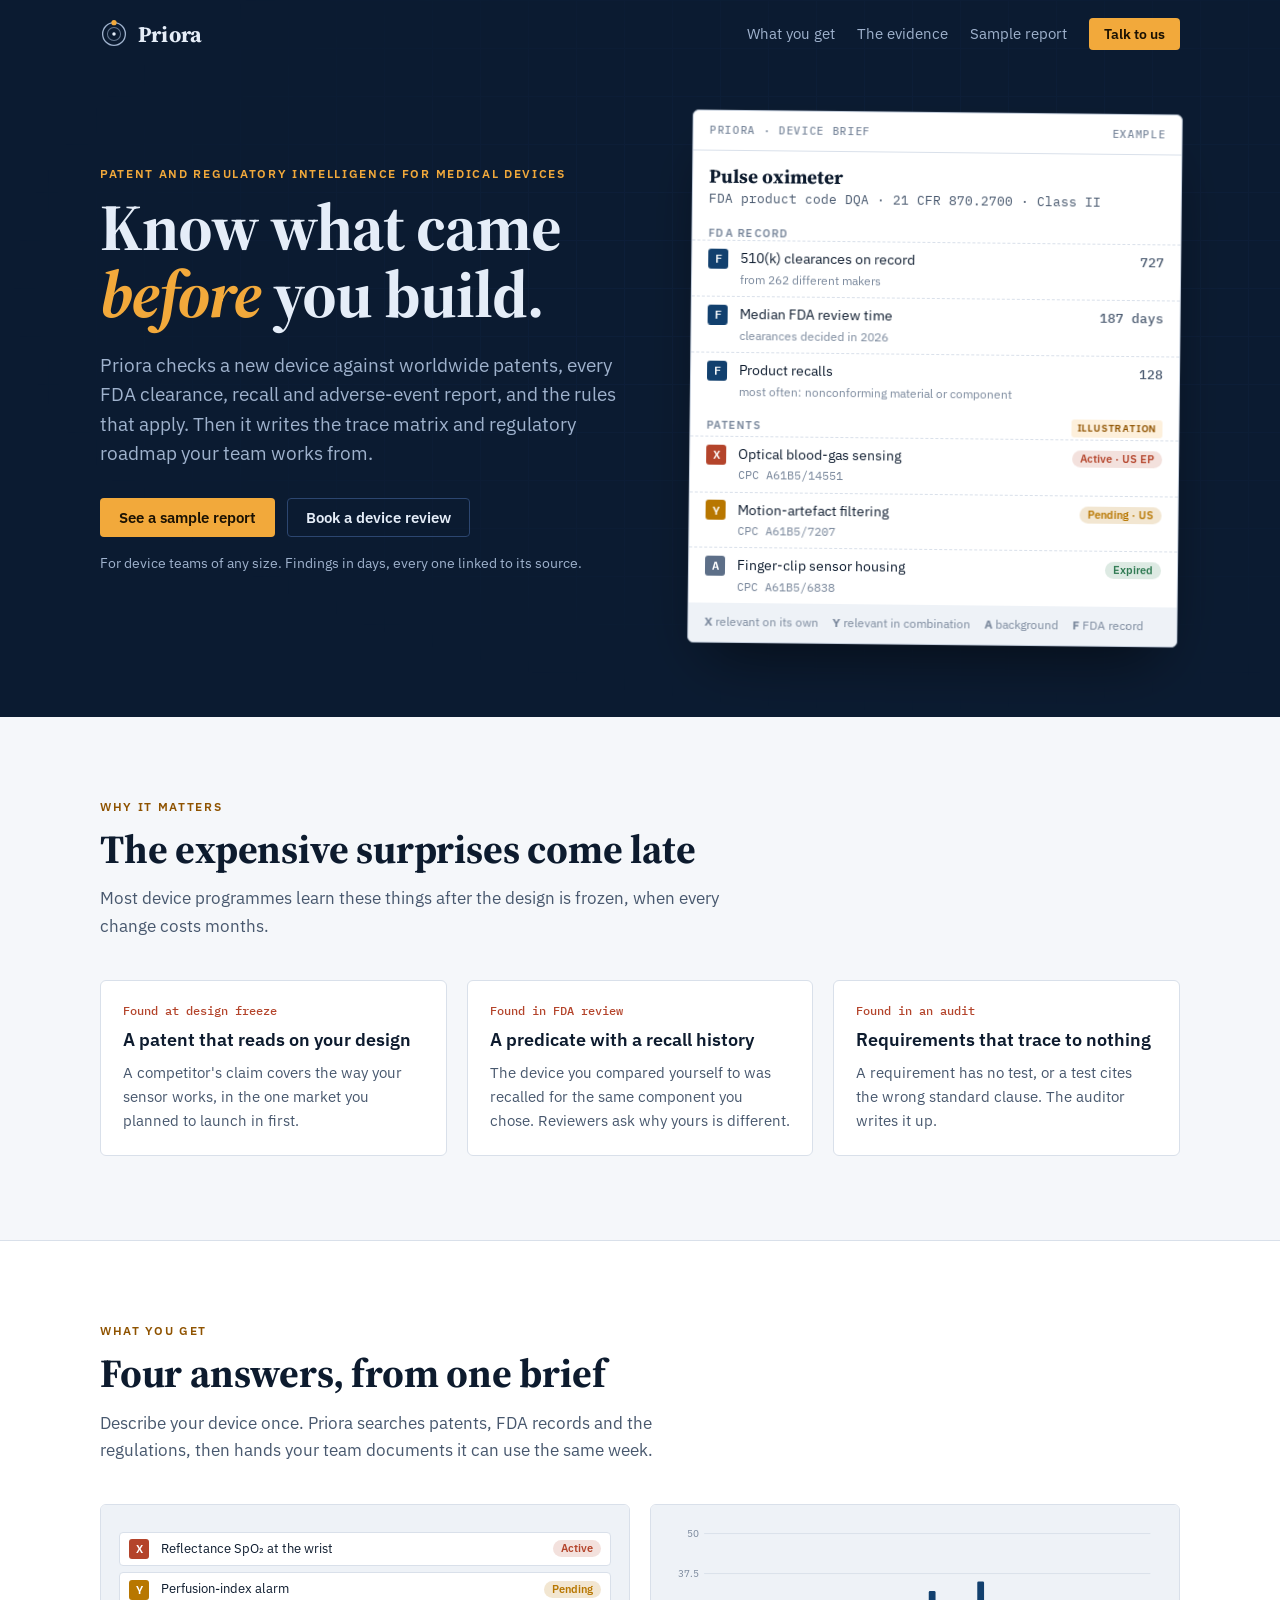
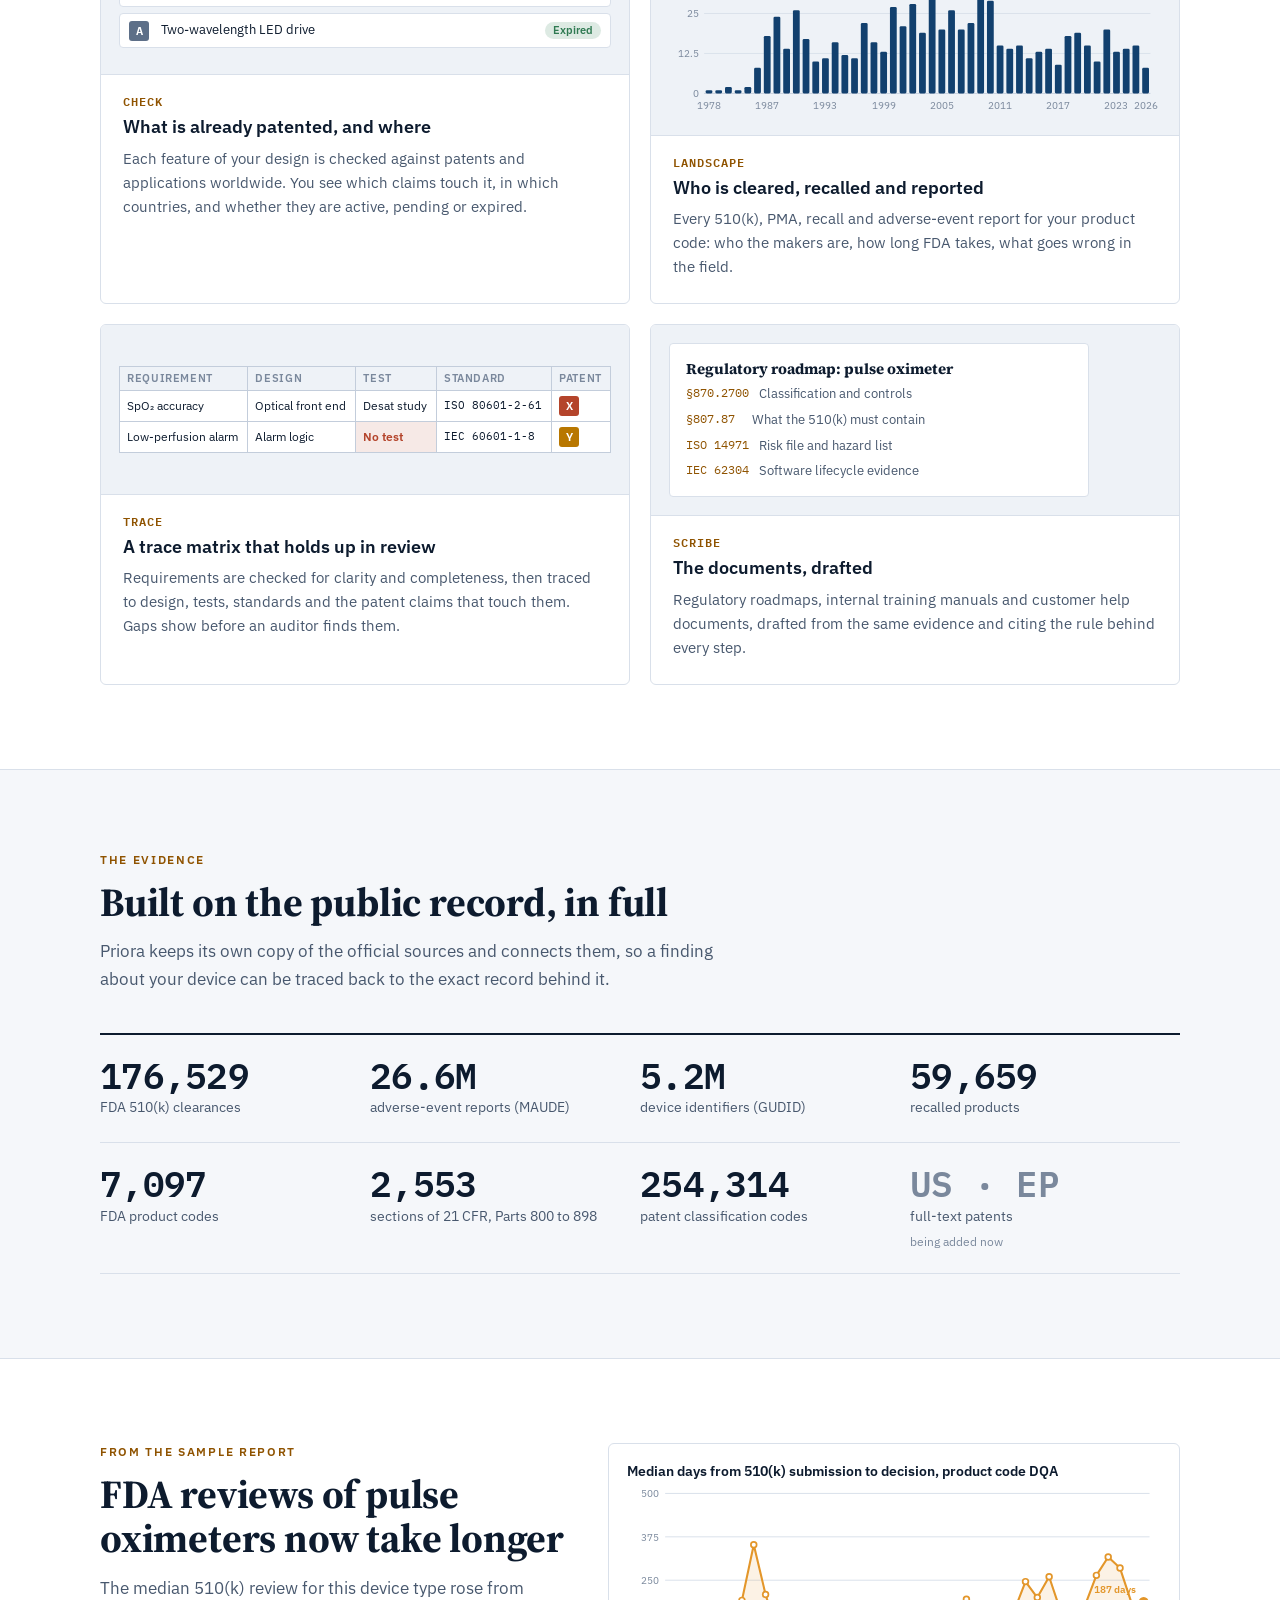
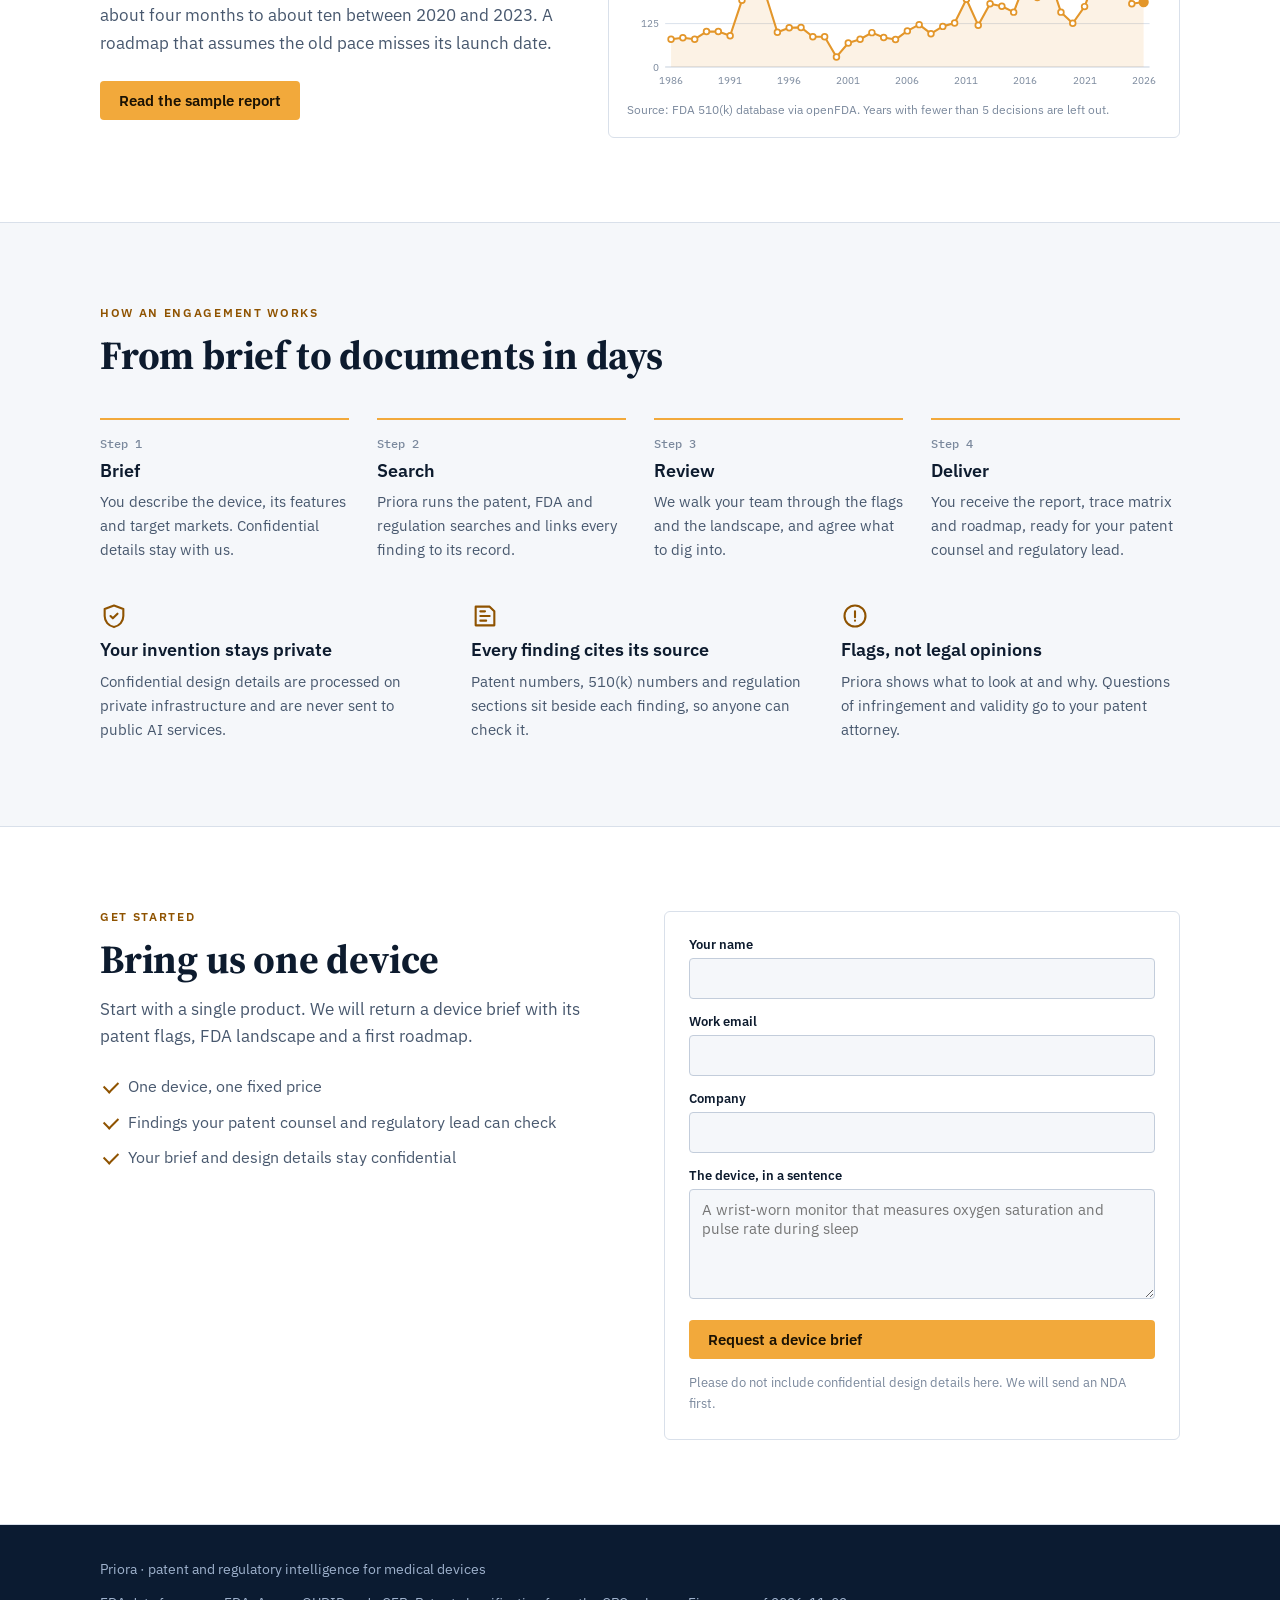
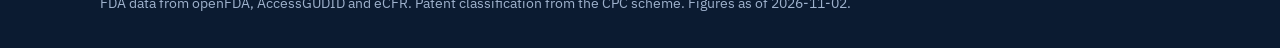
==== index.html @ f91b384d "Priora site v0" ====
<!doctype html>
<html lang="en">
<head>
<meta charset="utf-8">
<meta name="viewport" content="width=device-width, initial-scale=1, viewport-fit=cover">
<title>Priora</title>
<meta name="description" content="Patent and regulatory intelligence for medical device teams: what is already patented, what FDA has cleared and recalled, and what your design must trace to.">
<meta property="og:title" content="Priora: know what came before you build">
<meta property="og:description" content="Patent checks, FDA landscapes, trace matrices and regulatory roadmaps for medical devices.">
<link rel="icon" href="assets/icon.svg" type="image/svg+xml">
<link rel="preconnect" href="https://fonts.googleapis.com">
<link rel="preconnect" href="https://fonts.gstatic.com" crossorigin>
<link rel="stylesheet" href="https://fonts.googleapis.com/css2?family=Source+Serif+4:ital,opsz,wght@0,8..60,400;0,8..60,700;1,8..60,700&family=IBM+Plex+Sans:wght@400;500;600&family=IBM+Plex+Mono:wght@500;600&display=swap">
<link rel="stylesheet" href="assets/site.css">
</head>
<body>

<header class="mast">
  <div class="wrap">
    <nav class="nav" aria-label="Main">
      <a class="brand" href="index.html" aria-label="Priora home">
        <svg viewBox="0 0 32 32" aria-hidden="true"><circle cx="16" cy="16" r="13" fill="none" stroke="#9fb2cd" stroke-width="1.5"/><circle cx="16" cy="16" r="7.5" fill="none" stroke="#9fb2cd" stroke-width="1.2" opacity=".6"/><circle cx="16" cy="3" r="3" fill="#f2a93b"/><circle cx="16" cy="16" r="2" fill="#e5edf8"/></svg>
        Priora
      </a>
      <div class="links">
        <a href="#what">What you get</a>
        <a href="#evidence">The evidence</a>
        <a href="sample.html">Sample report</a>
        <a class="btn primary" href="#contact">Talk to us</a>
      </div>
    </nav>

    <div class="hero">
      <div>
        <p class="eyebrow" style="color:var(--amber)">Patent and regulatory intelligence for medical devices</p>
        <h1>Know what came <em>before</em> you build.</h1>
        <p class="lead">Priora checks a new device against worldwide patents, every FDA clearance, recall and adverse-event report, and the rules that apply. Then it writes the trace matrix and regulatory roadmap your team works from.</p>
        <div class="ctas">
          <a class="btn primary" href="sample.html">See a sample report</a>
          <a class="btn ghost" href="#contact">Book a device review</a>
        </div>
        <p class="fine">For device teams of any size. Findings in days, every one linked to its source.</p>
      </div>

      <figure class="sheet" style="margin:0" aria-label="Example device brief for a pulse oximeter">
        <header><span>Priora · Device brief</span><span>Example</span></header>
        <div class="dev"><b>Pulse oximeter</b><span class="mono">FDA product code DQA · 21 CFR 870.2700 · Class II</span></div>
        <div class="grp">FDA record</div>
        <div class="line"><span class="cat f" title="FDA record">F</span><span class="t">510(k) clearances on record<small>from <span data-k="ex.makers">262</span> different makers</small></span><span class="v" data-k="ex.k510">727</span></div>
        <div class="line"><span class="cat f" title="FDA record">F</span><span class="t">Median FDA review time<small>clearances decided in <span data-k="ex.lastYear">2026</span></small></span><span class="v"><span data-k="ex.lastDays">187</span> days</span></div>
        <div class="line"><span class="cat f" title="FDA record">F</span><span class="t">Product recalls<small>most often: <span data-k="ex.topCause">nonconforming material or component</span></small></span><span class="v" data-k="ex.recalls">128</span></div>
        <div class="grp">Patents <span class="tagx">Illustration</span></div>
        <div class="line"><span class="cat x" title="Category X">X</span><span class="t">Optical blood-gas sensing<small class="mono">CPC A61B5/14551</small></span><span class="st act">Active · US EP</span></div>
        <div class="line"><span class="cat y" title="Category Y">Y</span><span class="t">Motion-artefact filtering<small class="mono">CPC A61B5/7207</small></span><span class="st pen">Pending · US</span></div>
        <div class="line"><span class="cat a" title="Category A">A</span><span class="t">Finger-clip sensor housing<small class="mono">CPC A61B5/6838</small></span><span class="st exp">Expired</span></div>
        <footer><span><b>X</b> relevant on its own</span><span><b>Y</b> relevant in combination</span><span><b>A</b> background</span><span><b>F</b> FDA record</span></footer>
      </figure>
    </div>
  </div>
</header>

<main>
  <section>
    <div class="wrap">
      <p class="eyebrow">Why it matters</p>
      <h2>The expensive surprises come late</h2>
      <p class="sub">Most device programmes learn these things after the design is frozen, when every change costs months.</p>
      <div class="cards3">
        <div class="card"><span class="when">Found at design freeze</span><h3>A patent that reads on your design</h3><p>A competitor's claim covers the way your sensor works, in the one market you planned to launch in first.</p></div>
        <div class="card"><span class="when">Found in FDA review</span><h3>A predicate with a recall history</h3><p>The device you compared yourself to was recalled for the same component you chose. Reviewers ask why yours is different.</p></div>
        <div class="card"><span class="when">Found in an audit</span><h3>Requirements that trace to nothing</h3><p>A requirement has no test, or a test cites the wrong standard clause. The auditor writes it up.</p></div>
      </div>
    </div>
  </section>

  <section class="alt" id="what">
    <div class="wrap">
      <p class="eyebrow">What you get</p>
      <h2>Four answers, from one brief</h2>
      <p class="sub">Describe your device once. Priora searches patents, FDA records and the regulations, then hands your team documents it can use the same week.</p>
      <div class="modules">
        <article class="mod">
          <div class="fig"><div class="fig-check">
            <div class="r"><span class="cat x">X</span><span>Reflectance SpO₂ at the wrist</span><span class="st act">Active</span></div>
            <div class="r"><span class="cat y">Y</span><span>Perfusion-index alarm</span><span class="st pen">Pending</span></div>
            <div class="r"><span class="cat a">A</span><span>Two-wavelength LED drive</span><span class="st exp">Expired</span></div>
          </div></div>
          <div class="txt"><span class="name">Check</span><h3>What is already patented, and where</h3>
            <p>Each feature of your design is checked against patents and applications worldwide. You see which claims touch it, in which countries, and whether they are active, pending or expired.</p></div>
        </article>
        <article class="mod">
          <div class="fig"><div class="chart" id="mini-chart" aria-label="510(k) clearances per year for pulse oximeters"></div></div>
          <div class="txt"><span class="name">Landscape</span><h3>Who is cleared, recalled and reported</h3>
            <p>Every 510(k), PMA, recall and adverse-event report for your product code: who the makers are, how long FDA takes, what goes wrong in the field.</p></div>
        </article>
        <article class="mod">
          <div class="fig"><div class="tablewrap"><table class="matrix">
            <tr><th>Requirement</th><th>Design</th><th>Test</th><th>Standard</th><th>Patent</th></tr>
            <tr><td>SpO₂ accuracy</td><td>Optical front end</td><td>Desat study</td><td class="mono">ISO 80601-2-61</td><td><span class="cat x">X</span></td></tr>
            <tr><td>Low-perfusion alarm</td><td>Alarm logic</td><td class="gap">No test</td><td class="mono">IEC 60601-1-8</td><td><span class="cat y">Y</span></td></tr>
          </table></div></div>
          <div class="txt"><span class="name">Trace</span><h3>A trace matrix that holds up in review</h3>
            <p>Requirements are checked for clarity and completeness, then traced to design, tests, standards and the patent claims that touch them. Gaps show before an auditor finds them.</p></div>
        </article>
        <article class="mod">
          <div class="fig"><div class="doc">
            <b>Regulatory roadmap: pulse oximeter</b>
            <div class="ln"><span class="mono">§870.2700</span><span>Classification and controls</span></div>
            <div class="ln"><span class="mono">§807.87</span><span>What the 510(k) must contain</span></div>
            <div class="ln"><span class="mono">ISO 14971</span><span>Risk file and hazard list</span></div>
            <div class="ln"><span class="mono">IEC 62304</span><span>Software lifecycle evidence</span></div>
          </div></div>
          <div class="txt"><span class="name">Scribe</span><h3>The documents, drafted</h3>
            <p>Regulatory roadmaps, internal training manuals and customer help documents, drafted from the same evidence and citing the rule behind every step.</p></div>
        </article>
      </div>
    </div>
  </section>

  <section id="evidence">
    <div class="wrap">
      <p class="eyebrow">The evidence</p>
      <h2>Built on the public record, in full</h2>
      <p class="sub">Priora keeps its own copy of the official sources and connects them, so a finding about your device can be traced back to the exact record behind it.</p>
      <div class="numbers">
        <div class="num"><b data-k="t.k510">176,529</b><span>FDA 510(k) clearances</span></div>
        <div class="num"><b data-k="t.maude">26.6M</b><span>adverse-event reports (MAUDE)</span></div>
        <div class="num"><b data-k="t.gudid">5.2M</b><span>device identifiers (GUDID)</span></div>
        <div class="num"><b data-k="t.recalls">59,659</b><span>recalled products</span></div>
        <div class="num"><b data-k="t.product_codes">7,097</b><span>FDA product codes</span></div>
        <div class="num"><b data-k="t.cfr">2,553</b><span>sections of 21 CFR, Parts 800 to 898</span></div>
        <div class="num"><b data-k="t.cpc">254,314</b><span>patent classification codes</span></div>
        <div class="num soon"><b>US · EP</b><span>full-text patents</span><small>being added now</small></div>
      </div>
    </div>
  </section>

  <section class="alt">
    <div class="wrap teaser">
      <div>
        <p class="eyebrow">From the sample report</p>
        <h2>FDA reviews of pulse oximeters now take longer</h2>
        <p class="sub">The median 510(k) review for this device type rose from about four months to about ten between 2020 and 2023. A roadmap that assumes the old pace misses its launch date.</p>
        <p style="margin-top:24px"><a class="btn primary" href="sample.html">Read the sample report</a></p>
      </div>
      <div class="chartbox">
        <div class="cap">Median days from 510(k) submission to decision, product code DQA</div>
        <div class="chart" id="days-chart" aria-label="Median review days by year"></div>
        <div class="src">Source: FDA 510(k) database via openFDA. Years with fewer than 5 decisions are left out.</div>
      </div>
    </div>
  </section>

  <section>
    <div class="wrap">
      <p class="eyebrow">How an engagement works</p>
      <h2>From brief to documents in days</h2>
      <div class="steps">
        <div class="step"><h3>Brief</h3><p>You describe the device, its features and target markets. Confidential details stay with us.</p></div>
        <div class="step"><h3>Search</h3><p>Priora runs the patent, FDA and regulation searches and links every finding to its record.</p></div>
        <div class="step"><h3>Review</h3><p>We walk your team through the flags and the landscape, and agree what to dig into.</p></div>
        <div class="step"><h3>Deliver</h3><p>You receive the report, trace matrix and roadmap, ready for your patent counsel and regulatory lead.</p></div>
      </div>
      <div class="guard">
        <div><svg viewBox="0 0 24 24" fill="none" stroke="currentColor" stroke-width="1.8" stroke-linecap="round" stroke-linejoin="round"><path d="M12 3 4 6v6c0 4.6 3.2 8.4 8 9.5 4.8-1.1 8-4.9 8-9.5V6z"/><path d="M9 12l2 2 4-4"/></svg>
          <h3>Your invention stays private</h3><p>Confidential design details are processed on private infrastructure and are never sent to public AI services.</p></div>
        <div><svg viewBox="0 0 24 24" fill="none" stroke="currentColor" stroke-width="1.8" stroke-linecap="round" stroke-linejoin="round"><path d="M4 4h12l4 4v12H4z"/><path d="M8 12h8M8 16h5M8 8h4"/></svg>
          <h3>Every finding cites its source</h3><p>Patent numbers, 510(k) numbers and regulation sections sit beside each finding, so anyone can check it.</p></div>
        <div><svg viewBox="0 0 24 24" fill="none" stroke="currentColor" stroke-width="1.8" stroke-linecap="round" stroke-linejoin="round"><circle cx="12" cy="12" r="9"/><path d="M12 8v5M12 16h.01"/></svg>
          <h3>Flags, not legal opinions</h3><p>Priora shows what to look at and why. Questions of infringement and validity go to your patent attorney.</p></div>
      </div>
    </div>
  </section>

  <section class="alt" id="contact">
    <div class="wrap contact">
      <div>
        <p class="eyebrow">Get started</p>
        <h2>Bring us one device</h2>
        <p class="sub">Start with a single product. We will return a device brief with its patent flags, FDA landscape and a first roadmap.</p>
        <ul class="checks">
          <li>One device, one fixed price</li>
          <li>Findings your patent counsel and regulatory lead can check</li>
          <li>Your brief and design details stay confidential</li>
        </ul>
      </div>
      <form class="box" id="ask" novalidate>
        <div><label for="f-name">Your name</label><input id="f-name" name="name" autocomplete="name" required></div>
        <div><label for="f-email">Work email</label><input id="f-email" name="email" type="email" autocomplete="email" required></div>
        <div><label for="f-co">Company</label><input id="f-co" name="company" autocomplete="organization"></div>
        <div><label for="f-dev">The device, in a sentence</label><textarea id="f-dev" name="device" placeholder="A wrist-worn monitor that measures oxygen saturation and pulse rate during sleep"></textarea></div>
        <button class="btn primary" type="submit">Request a device brief</button>
        <p class="formnote" id="ask-note">Please do not include confidential design details here. We will send an NDA first.</p>
      </form>
    </div>
  </section>
</main>

<footer class="site">
  <div class="wrap">
    <span>Priora · patent and regulatory intelligence for medical devices</span>
    <span>FDA data from openFDA, AccessGUDID and eCFR. Patent classification from the CPC scheme. <span data-k="gen">Figures as of 2026-11-02</span>.</span>
  </div>
</footer>

<script src="assets/site.js"></script>
</body>
</html>
---- assets/site.css ----
/* Priora pitch site. Layout: a navy masthead (the same blueprint navy as the Priora tools) over a
   cool paper page; sections run in one 1120px column; the sample report adds a sticky contents rail.
   Identity: the examiner's search report. Codes and citations (CPC symbols, 21 CFR sections, FDA
   product codes) are set in mono as the page's texture; the X / Y / A relevance categories from
   patent search reports are the badge system; amber is the one accent, as in the CPC sky. */
:root {
  --paper: #f5f7fa; --surface: #ffffff; --surface-2: #eef2f7; --ink: #0d1b2e; --ink-2: #48586e; --ink-3: #7a889c;
  --rule: #d9e0ea; --rule-2: #c3cddb;
  --navy: #0b1b31; --navy-2: #12274a; --on-navy: #e5edf8; --on-navy-2: #9fb2cd;
  --amber: #f2a93b; --amber-ink: #8f5300; --amber-soft: #fdf0dc;
  --cat-x: #b4442b; --cat-y: #b87700; --cat-a: #5d6f88; --good: #2f7a52;
  --chart-1: #12406e; --chart-2: #e3962a; --chart-3: #8ea3bd; --chart-4: #b4442b;
  --display: "Source Serif 4", "Source Serif Pro", Georgia, "Times New Roman", serif;
  --ui: "IBM Plex Sans", -apple-system, BlinkMacSystemFont, "Segoe UI", sans-serif;
  --mono: "IBM Plex Mono", ui-monospace, Menlo, monospace;
}
@media (prefers-color-scheme: dark) { :root:not([data-theme="light"]) {
  --paper: #07111e; --surface: #0c1a2d; --surface-2: #10223a; --ink: #e4ecf7; --ink-2: #a3b3c9; --ink-3: #74859d;
  --rule: #1c3150; --rule-2: #284368; --navy: #050d18; --navy-2: #0e2140;
  --amber-ink: #ffb547; --amber-soft: #2d1f08; --cat-x: #ff8a6b; --cat-y: #ffc35a; --cat-a: #93a6c2; --good: #6fcf97;
  --chart-1: #7fb2e8; --chart-2: #ffb547; --chart-3: #4c6385; --chart-4: #ff8a6b; color-scheme: dark; } }
:root[data-theme="dark"] {
  --paper: #07111e; --surface: #0c1a2d; --surface-2: #10223a; --ink: #e4ecf7; --ink-2: #a3b3c9; --ink-3: #74859d;
  --rule: #1c3150; --rule-2: #284368; --navy: #050d18; --navy-2: #0e2140;
  --amber-ink: #ffb547; --amber-soft: #2d1f08; --cat-x: #ff8a6b; --cat-y: #ffc35a; --cat-a: #93a6c2; --good: #6fcf97;
  --chart-1: #7fb2e8; --chart-2: #ffb547; --chart-3: #4c6385; --chart-4: #ff8a6b; color-scheme: dark; }

* { box-sizing: border-box; }
html { scroll-behavior: smooth; }
@media (prefers-reduced-motion: reduce) { html { scroll-behavior: auto; } * { animation: none !important; transition: none !important; } }
body { margin: 0; background: var(--paper); color: var(--ink); font: 16px/1.6 var(--ui); -webkit-font-smoothing: antialiased; }
body::before { content: ""; position: fixed; inset: 0 0 auto; height: env(safe-area-inset-top, 0px); z-index: 10; background: var(--navy); }
a { color: var(--amber-ink); text-underline-offset: 3px; }
:focus-visible { outline: 2px solid var(--amber); outline-offset: 3px; border-radius: 2px; }
img, svg { max-width: 100%; }
.wrap { max-width: 1120px; margin: 0 auto; padding-left: max(20px, env(safe-area-inset-left, 0px)); padding-right: max(20px, env(safe-area-inset-right, 0px)); }
.mono, code { font-family: var(--mono); font-size: .9em; }
h1, h2, h3 { text-wrap: balance; }
h2 { font: 700 clamp(28px, 3.4vw, 40px)/1.12 var(--display); margin: 0; letter-spacing: -.005em; }
h3 { font: 600 18px/1.3 var(--ui); margin: 0; }
.eyebrow { font: 600 12px/1 var(--ui); letter-spacing: .14em; text-transform: uppercase; color: var(--amber-ink); margin: 0 0 14px; }
.sub { color: var(--ink-2); max-width: 62ch; margin: 14px 0 0; font-size: 17px; }

/* ---- masthead ---- */
.mast { background: var(--navy); color: var(--on-navy); position: relative; overflow: hidden; }
.mast::after { content: ""; position: absolute; inset: 0; pointer-events: none; opacity: .5;
  background-image: linear-gradient(var(--navy-2) 1px, transparent 1px), linear-gradient(90deg, var(--navy-2) 1px, transparent 1px);
  background-size: 48px 48px; mask-image: radial-gradient(ellipse at 70% 40%, #000 0%, transparent 70%); }
.mast > * { position: relative; z-index: 1; }
.nav { display: flex; align-items: center; gap: 20px; padding-block: 18px; }
.brand { display: inline-flex; align-items: center; gap: 10px; color: var(--on-navy); text-decoration: none; font: 700 22px/1 var(--display); letter-spacing: .01em; }
.brand svg { width: 28px; height: 28px; flex: none; }
.nav .links { margin-left: auto; display: flex; align-items: center; gap: 22px; font-size: 14.5px; }
.nav .links a { color: var(--on-navy-2); text-decoration: none; }
.nav .links a:hover, .nav .links a[aria-current] { color: var(--on-navy); }
.btn { display: inline-flex; align-items: center; gap: 8px; border-radius: 4px; padding: 11px 18px; font: 600 15px/1 var(--ui);
  text-decoration: none; border: 1px solid transparent; cursor: pointer; }
.btn.primary { background: var(--amber); color: #1b1203; }
.btn.primary:hover { background: #ffbd5c; }
.btn.ghost { border-color: #2c4670; color: var(--on-navy); }
.btn.ghost:hover { border-color: var(--amber); }
.nav .links .btn { padding: 8px 14px; font-size: 14px; color: #1b1203; }
@media (max-width: 760px) { .nav .links a:not(.btn) { display: none; } }

.hero { display: grid; grid-template-columns: minmax(0, 1.05fr) minmax(0, .95fr); gap: 48px; align-items: center; padding-block: 44px 72px; }
.hero h1 { font: 700 clamp(40px, 5.6vw, 66px)/1.02 var(--display); margin: 0; letter-spacing: -.015em; }
.hero h1 em { font-style: italic; color: var(--amber); }
.hero .lead { font-size: 19px; line-height: 1.55; color: var(--on-navy-2); max-width: 34em; margin: 22px 0 0; }
.hero .ctas { display: flex; flex-wrap: wrap; gap: 12px; margin-top: 30px; }
.hero .fine { margin-top: 16px; font-size: 13.5px; color: var(--on-navy-2); }
@media (max-width: 900px) { .hero { grid-template-columns: 1fr; gap: 36px; padding-block: 24px 52px; } }

/* the search-report sheet in the hero */
.sheet { background: var(--surface); color: var(--ink); border-radius: 6px; box-shadow: 0 30px 60px -20px rgba(0,0,0,.55), 0 0 0 1px rgba(255,255,255,.04);
  font-size: 13.5px; overflow: hidden; transform: rotate(.6deg); animation: rise .7s ease-out both; border: 1px solid var(--rule-2); }
@keyframes rise { from { transform: translateY(10px) rotate(.6deg); opacity: .4; } }
.sheet header { display: flex; justify-content: space-between; gap: 12px; padding: 12px 16px; border-bottom: 1px solid var(--rule);
  font: 500 11px/1.4 var(--mono); letter-spacing: .06em; text-transform: uppercase; color: var(--ink-3); }
.sheet .dev { padding: 14px 16px 10px; }
.sheet .dev b { font: 700 19px/1.2 var(--display); display: block; }
.sheet .dev span { color: var(--ink-2); font-size: 13px; }
.sheet .grp { padding: 8px 16px 2px; font: 600 10.5px/1 var(--ui); letter-spacing: .12em; text-transform: uppercase; color: var(--ink-3); display: flex; gap: 8px; align-items: center; }
.sheet .grp .tagx { margin-left: auto; }
.sheet .line { display: grid; grid-template-columns: 22px minmax(0, 1fr) auto; gap: 10px; align-items: baseline; padding: 7px 16px; border-top: 1px dashed var(--rule); }
.sheet .line .t { min-width: 0; }
.sheet .line .t small { display: block; color: var(--ink-3); font-size: 12px; }
.sheet .line .v { font: 500 12.5px var(--mono); color: var(--ink-2); white-space: nowrap; font-variant-numeric: tabular-nums; }
.sheet footer { padding: 10px 16px; background: var(--surface-2); font-size: 11.5px; color: var(--ink-3); display: flex; flex-wrap: wrap; gap: 4px 14px; }
.cat { display: inline-grid; place-items: center; width: 20px; height: 20px; border-radius: 3px; font: 600 11.5px/1 var(--mono); color: #fff; }
.cat.x { background: var(--cat-x); } .cat.y { background: var(--cat-y); } .cat.a { background: var(--cat-a); }
.cat.f { background: var(--chart-1); }
.tagx { font: 600 10px/1 var(--ui); letter-spacing: .08em; text-transform: uppercase; color: var(--amber-ink); background: var(--amber-soft);
  border-radius: 3px; padding: 4px 6px; }

/* ---- sections ---- */
section { padding-block: 84px; }
section.alt { background: var(--surface); border-block: 1px solid var(--rule); }
.cards3 { display: grid; grid-template-columns: repeat(3, minmax(0, 1fr)); gap: 20px; margin-top: 40px; }
.card { background: var(--surface); border: 1px solid var(--rule); border-radius: 6px; padding: 22px; display: flex; flex-direction: column; gap: 10px; min-width: 0; }
section.alt .card { background: var(--paper); }
.card p { margin: 0; color: var(--ink-2); font-size: 15px; }
.card .when { font: 500 12px var(--mono); color: var(--cat-x); }
@media (max-width: 860px) { .cards3 { grid-template-columns: 1fr; } }

.modules { display: grid; grid-template-columns: repeat(2, minmax(0, 1fr)); gap: 20px; margin-top: 40px; }
.mod { border: 1px solid var(--rule); border-radius: 6px; background: var(--surface); display: grid; grid-template-rows: auto 1fr; min-width: 0; overflow: hidden; }
.mod .fig { background: var(--surface-2); border-bottom: 1px solid var(--rule); padding: 18px; min-height: 170px; display: grid; align-items: center; overflow-x: auto; }
.mod .txt { padding: 20px 22px 24px; display: flex; flex-direction: column; gap: 8px; }
.mod .name { font: 600 12px/1 var(--mono); letter-spacing: .08em; text-transform: uppercase; color: var(--amber-ink); }
.mod p { margin: 0; color: var(--ink-2); font-size: 15px; }
.mod ul { margin: 4px 0 0; padding-left: 1.1em; color: var(--ink-2); font-size: 14.5px; }
@media (max-width: 860px) { .modules { grid-template-columns: 1fr; } }

/* module figures */
.fig-check { display: grid; gap: 6px; font-size: 13px; }
.fig-check .r { display: grid; grid-template-columns: 22px minmax(0, 1fr) auto; gap: 10px; align-items: center; background: var(--surface); border: 1px solid var(--rule); border-radius: 4px; padding: 6px 9px; }
.st { font: 600 11px/1 var(--ui); border-radius: 10px; padding: 3px 8px; white-space: nowrap; }
.st.act { background: color-mix(in srgb, var(--cat-x) 16%, transparent); color: var(--cat-x); }
.st.pen { background: color-mix(in srgb, var(--cat-y) 18%, transparent); color: var(--cat-y); }
.st.exp { background: color-mix(in srgb, var(--good) 16%, transparent); color: var(--good); }
.matrix { border-collapse: collapse; font-size: 12px; width: 100%; min-width: 420px; }
.matrix th, .matrix td { border: 1px solid var(--rule-2); padding: 5px 7px; text-align: left; background: var(--surface); }
.matrix th { font: 600 10.5px/1.2 var(--ui); letter-spacing: .06em; text-transform: uppercase; color: var(--ink-3); background: var(--surface-2); }
.matrix td.gap { background: color-mix(in srgb, var(--cat-x) 12%, var(--surface)); color: var(--cat-x); font-weight: 600; }
.doc { background: var(--surface); border: 1px solid var(--rule); border-radius: 4px; padding: 14px 16px; font-size: 13px; display: grid; gap: 5px; max-width: 420px; }
.doc b { font: 700 15px var(--display); }
.doc .ln { display: flex; gap: 10px; color: var(--ink-2); }
.doc .ln .mono { color: var(--amber-ink); min-width: 4.8em; }

/* evidence numbers */
.numbers { display: grid; grid-template-columns: repeat(4, minmax(0, 1fr)); gap: 0; margin-top: 40px; border-top: 2px solid var(--ink); }
.num { padding: 20px 18px 22px 0; border-bottom: 1px solid var(--rule); min-width: 0; }
.num b { display: block; font: 600 clamp(26px, 3vw, 36px)/1.1 var(--mono); font-variant-numeric: tabular-nums; letter-spacing: -.02em; }
.num span { color: var(--ink-2); font-size: 14px; }
.num small { display: block; color: var(--ink-3); font-size: 12px; margin-top: 4px; }
.num.soon b { color: var(--ink-3); }
@media (max-width: 860px) { .numbers { grid-template-columns: repeat(2, minmax(0, 1fr)); } }

.steps { display: grid; grid-template-columns: repeat(4, minmax(0, 1fr)); gap: 28px; margin-top: 40px; counter-reset: s; }
.step { border-top: 2px solid var(--amber); padding-top: 16px; counter-increment: s; }
.step::before { content: "Step " counter(s); font: 500 12px var(--mono); color: var(--ink-3); display: block; margin-bottom: 8px; }
.step p { margin: 8px 0 0; color: var(--ink-2); font-size: 15px; }
@media (max-width: 860px) { .steps { grid-template-columns: 1fr 1fr; } }
@media (max-width: 520px) { .steps { grid-template-columns: 1fr; } }

.guard { display: grid; grid-template-columns: repeat(3, minmax(0, 1fr)); gap: 32px; margin-top: 40px; }
.guard div { display: flex; flex-direction: column; gap: 8px; }
.guard svg { width: 28px; height: 28px; color: var(--amber-ink); }
.guard p { margin: 0; color: var(--ink-2); font-size: 15px; }
@media (max-width: 860px) { .guard { grid-template-columns: 1fr; } }

.teaser { display: grid; grid-template-columns: minmax(0, .9fr) minmax(0, 1.1fr); gap: 40px; align-items: center; }
@media (max-width: 860px) { .teaser { grid-template-columns: 1fr; } }
.chartbox { background: var(--surface); border: 1px solid var(--rule); border-radius: 6px; padding: 18px; min-width: 0; }
.chartbox .cap { font: 600 13.5px var(--ui); margin-bottom: 2px; }
.chartbox .src { font-size: 12px; color: var(--ink-3); margin-top: 8px; }
.chart svg { display: block; width: 100%; height: auto; overflow: visible; }
.chart text { font: 11px var(--ui); fill: var(--ink-3); }
.chart .gl { stroke: var(--rule); stroke-width: 1; }
.chart .ax { stroke: var(--rule-2); }
.legend { display: flex; flex-wrap: wrap; gap: 6px 14px; font-size: 12.5px; color: var(--ink-2); margin-top: 6px; }
.legend i { display: inline-block; width: 10px; height: 10px; border-radius: 2px; margin-right: 6px; vertical-align: -1px; }

.contact { display: grid; grid-template-columns: minmax(0, 1fr) minmax(0, 1fr); gap: 48px; align-items: start; }
@media (max-width: 860px) { .contact { grid-template-columns: 1fr; } }
form.box { background: var(--surface); border: 1px solid var(--rule); border-radius: 6px; padding: 24px; display: grid; gap: 14px; }
label { font: 600 13px var(--ui); display: block; margin-bottom: 5px; }
input, textarea, select { width: 100%; font: 15px var(--ui); color: var(--ink); background: var(--paper); border: 1px solid var(--rule-2); border-radius: 4px; padding: 10px 12px; }
textarea { min-height: 110px; resize: vertical; }
.formnote { font-size: 13px; color: var(--ink-3); margin: 0; }
.formnote.ok { color: var(--good); }
.checks { list-style: none; padding: 0; margin: 24px 0 0; display: grid; gap: 10px; }
.checks li { padding-left: 28px; position: relative; color: var(--ink-2); }
.checks li::before { content: ""; position: absolute; left: 4px; top: 7px; width: 12px; height: 7px; border-left: 2px solid var(--amber-ink); border-bottom: 2px solid var(--amber-ink); transform: rotate(-45deg); }

footer.site { background: var(--navy); color: var(--on-navy-2); font-size: 13.5px; padding-block: 34px calc(34px + env(safe-area-inset-bottom, 0px)); }
footer.site .wrap { display: flex; flex-wrap: wrap; gap: 12px 28px; justify-content: space-between; }
footer.site a { color: var(--on-navy-2); }

/* ---- sample report ---- */
.rmast { padding-block: 26px 46px; }
.rmast h1 { font: 700 clamp(32px, 4.4vw, 50px)/1.08 var(--display); margin: 0; }
.rmast .meta { display: flex; flex-wrap: wrap; gap: 8px; margin-top: 18px; }
.rmast .meta span { font: 500 12.5px var(--mono); border: 1px solid #2c4670; border-radius: 3px; padding: 4px 8px; color: var(--on-navy); }
.rmast p { color: var(--on-navy-2); max-width: 60ch; font-size: 17px; margin: 16px 0 0; }
.report { display: grid; grid-template-columns: 220px minmax(0, 1fr); gap: 48px; padding-block: 48px 90px; }
.toc { position: sticky; top: calc(env(safe-area-inset-top, 0px) + 20px); align-self: start; font-size: 14px; display: grid; gap: 2px; }
.toc b { font: 600 11px/1 var(--ui); letter-spacing: .12em; text-transform: uppercase; color: var(--ink-3); margin-bottom: 8px; }
.toc a { color: var(--ink-2); text-decoration: none; padding: 5px 0 5px 12px; border-left: 2px solid var(--rule); }
.toc a:hover, .toc a.on { color: var(--ink); border-left-color: var(--amber); }
@media (max-width: 900px) { .report { grid-template-columns: 1fr; } .toc { display: none; } }
.finding { padding-bottom: 46px; margin-bottom: 46px; border-bottom: 1px solid var(--rule); display: grid; gap: 16px; min-width: 0; scroll-margin-top: 20px; }
.finding:last-child { border-bottom: 0; }
.finding h2 { font-size: clamp(24px, 2.6vw, 31px); }
.finding .lead { font: 19px/1.5 var(--display); margin: 0; max-width: 62ch; }
.finding p { margin: 0; max-width: 68ch; color: var(--ink-2); }
.kv { display: grid; grid-template-columns: repeat(auto-fit, minmax(150px, 1fr)); gap: 10px; }
.kv div { background: var(--surface); border: 1px solid var(--rule); border-radius: 4px; padding: 10px 12px; min-width: 0; }
.kv b { display: block; font: 600 20px/1.2 var(--mono); font-variant-numeric: tabular-nums; }
.kv span { font-size: 12.5px; color: var(--ink-3); }
blockquote.cfr { margin: 0; padding: 14px 18px; background: var(--surface); border-left: 3px solid var(--amber); font: 15.5px/1.55 var(--display); color: var(--ink); max-width: 68ch; }
blockquote.cfr cite { display: block; margin-top: 8px; font: 500 12px var(--mono); color: var(--ink-3); font-style: normal; }
.illus { border: 1px dashed var(--rule-2); border-radius: 6px; padding: 16px; display: grid; gap: 12px; min-width: 0; background: var(--surface); }
.illus > .tagx { justify-self: start; }
.tree { font: 13px/1.5 var(--ui); display: grid; gap: 2px; }
.tree div { display: grid; grid-template-columns: 9.5em minmax(0, 1fr) auto; gap: 10px; align-items: baseline; padding: 4px 0; border-bottom: 1px solid var(--rule); }
.tree .mono { color: var(--amber-ink); }
.tree .pad1 { padding-left: 1em; } .tree .pad2 { padding-left: 2em; } .tree .pad3 { padding-left: 3em; }
.tree .n { font: 500 12px var(--mono); color: var(--ink-3); }
.road { display: grid; gap: 0; counter-reset: r; }
.road div { display: grid; grid-template-columns: 34px minmax(0, 1fr); gap: 14px; padding: 12px 0; border-bottom: 1px solid var(--rule); counter-increment: r; }
.road div::before { content: counter(r); width: 28px; height: 28px; border-radius: 50%; display: grid; place-items: center; background: var(--navy); color: var(--on-navy); font: 600 13px var(--mono); }
.road b { display: block; }
.road span { color: var(--ink-2); font-size: 15px; }
.road .mono { color: var(--amber-ink); }
.tablewrap { overflow-x: auto; }
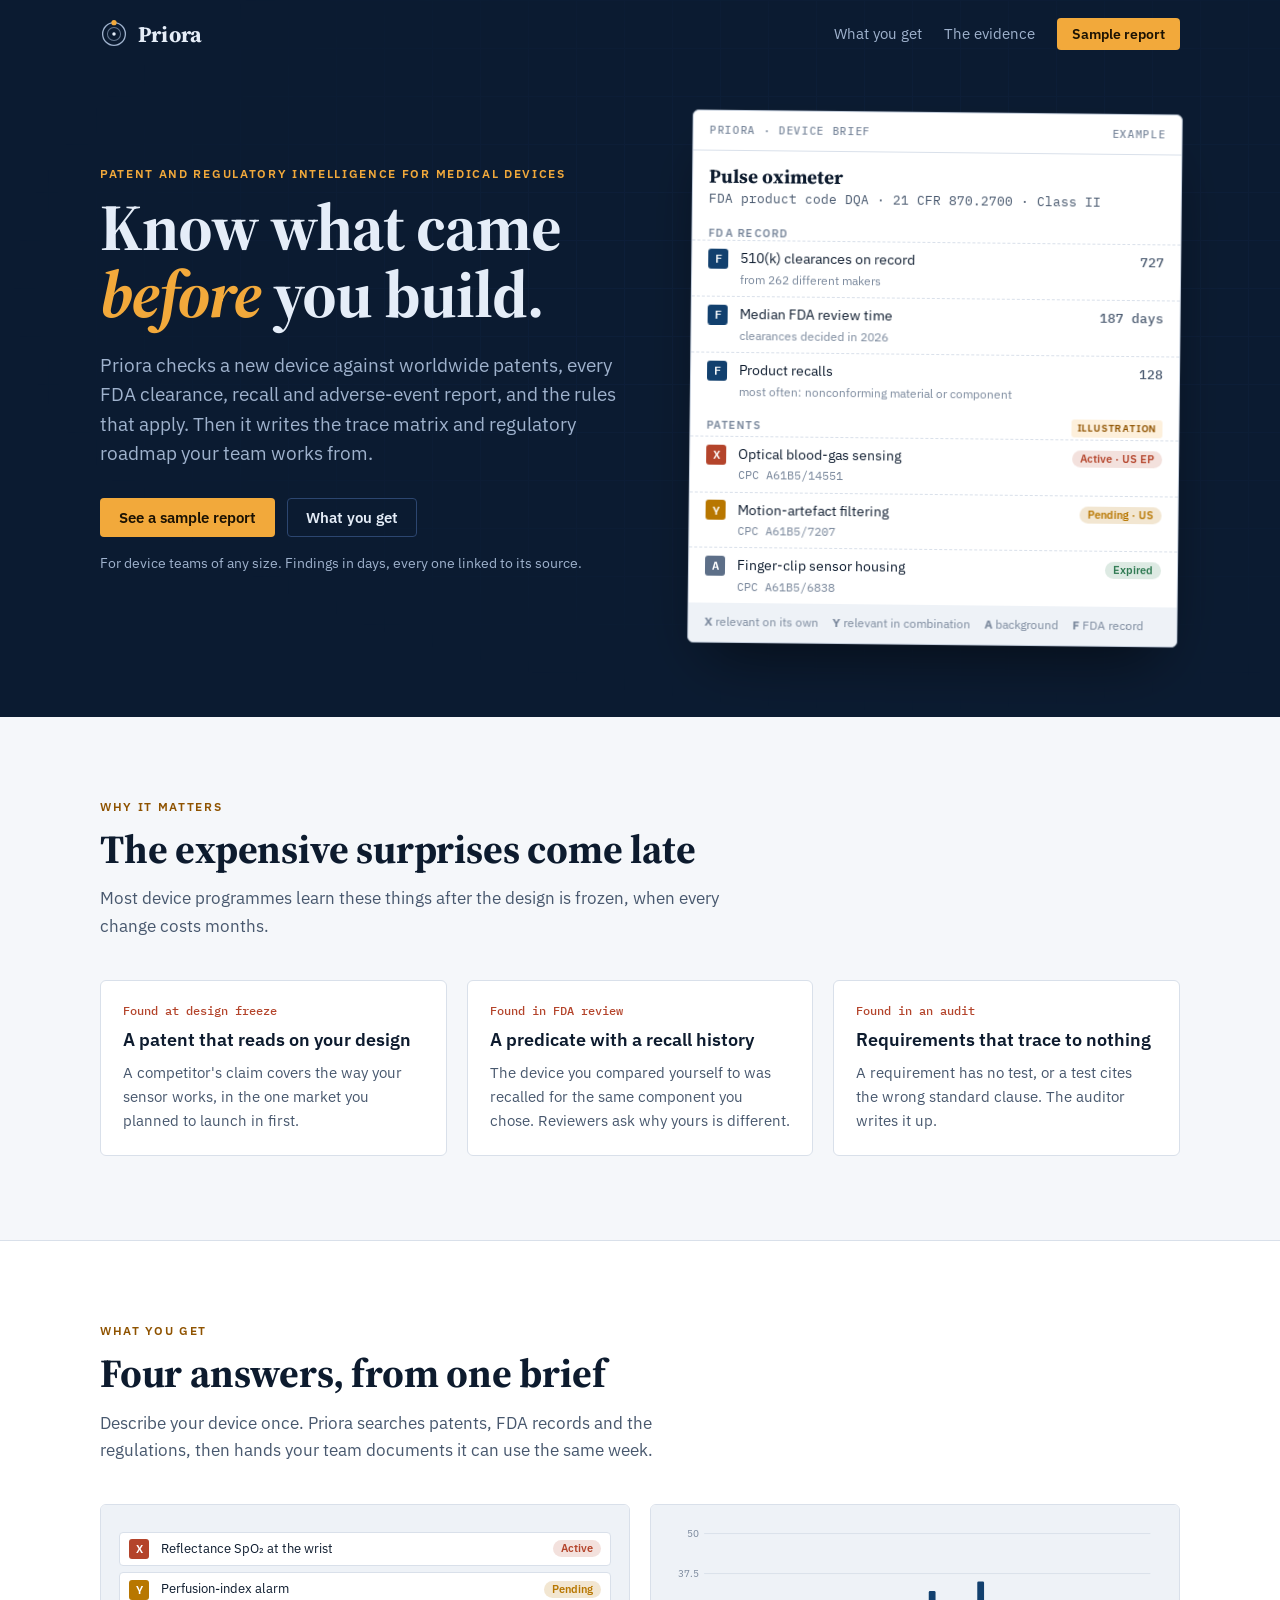
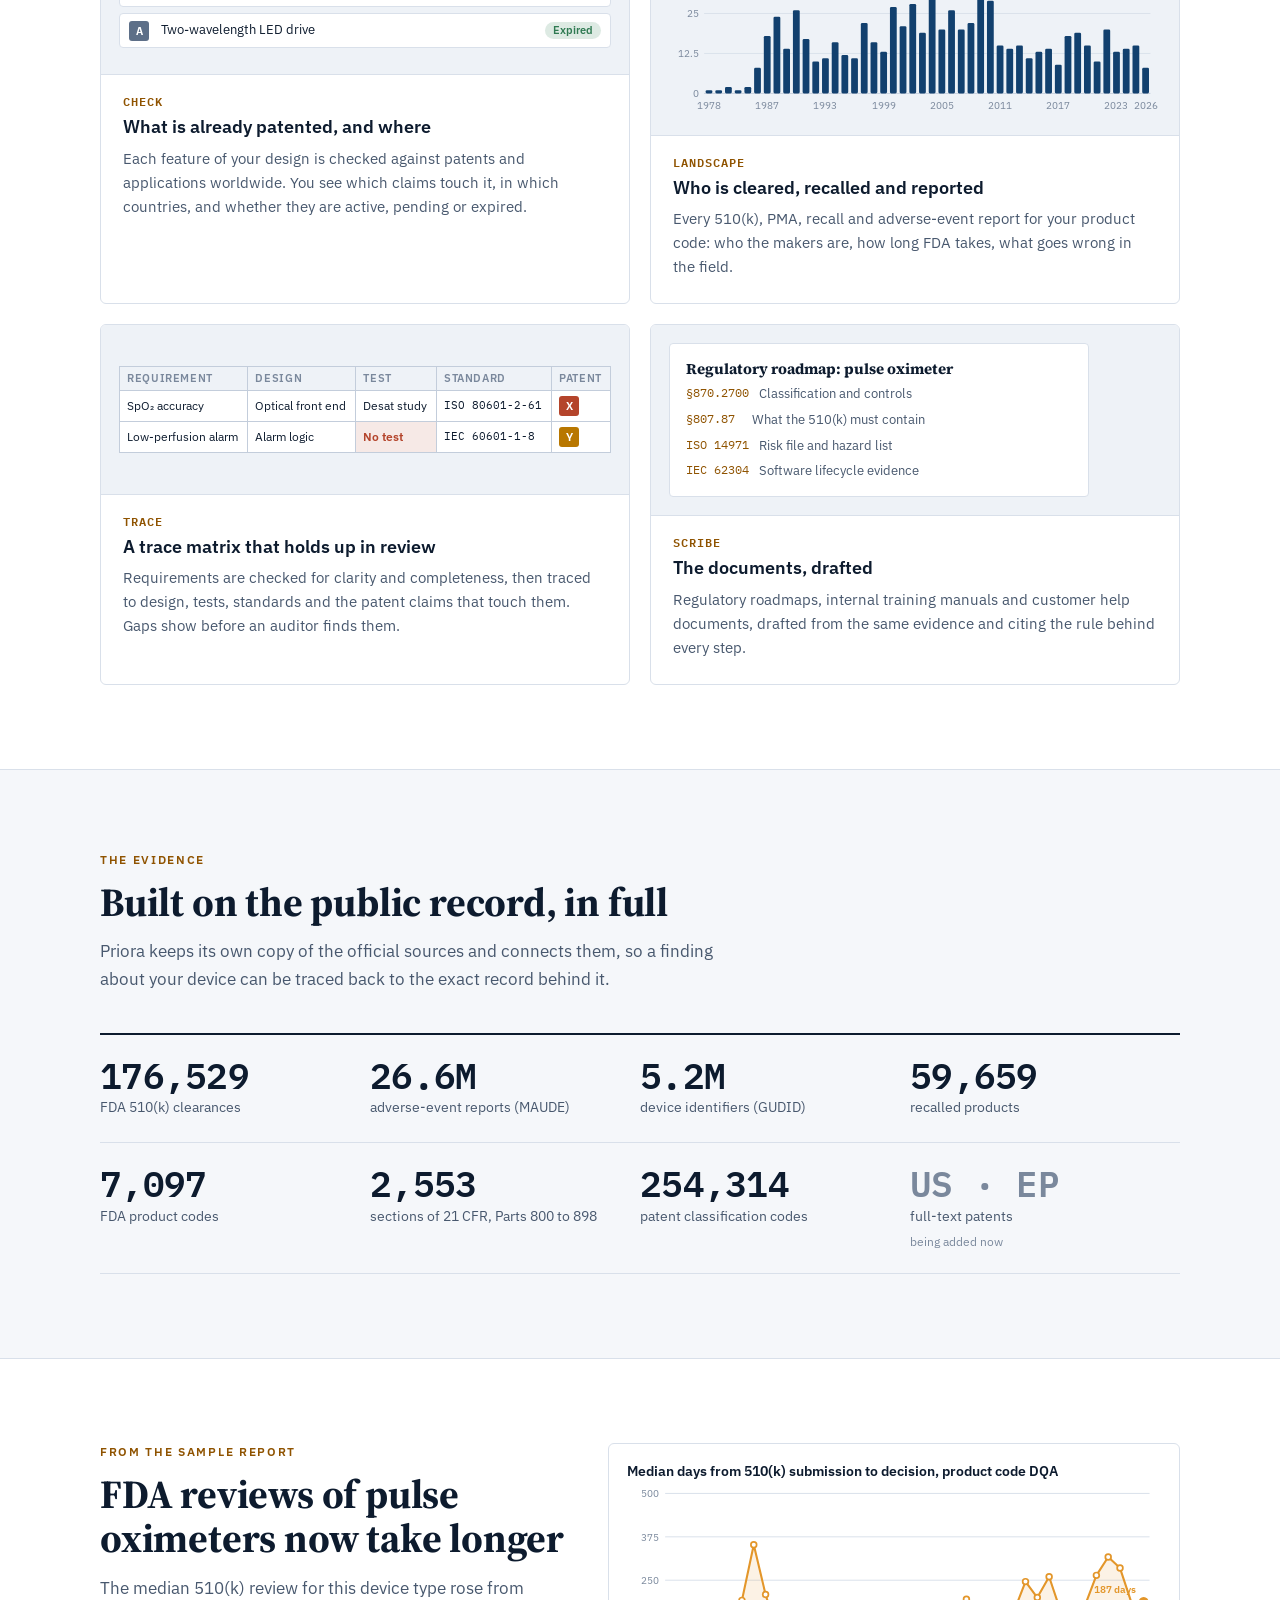
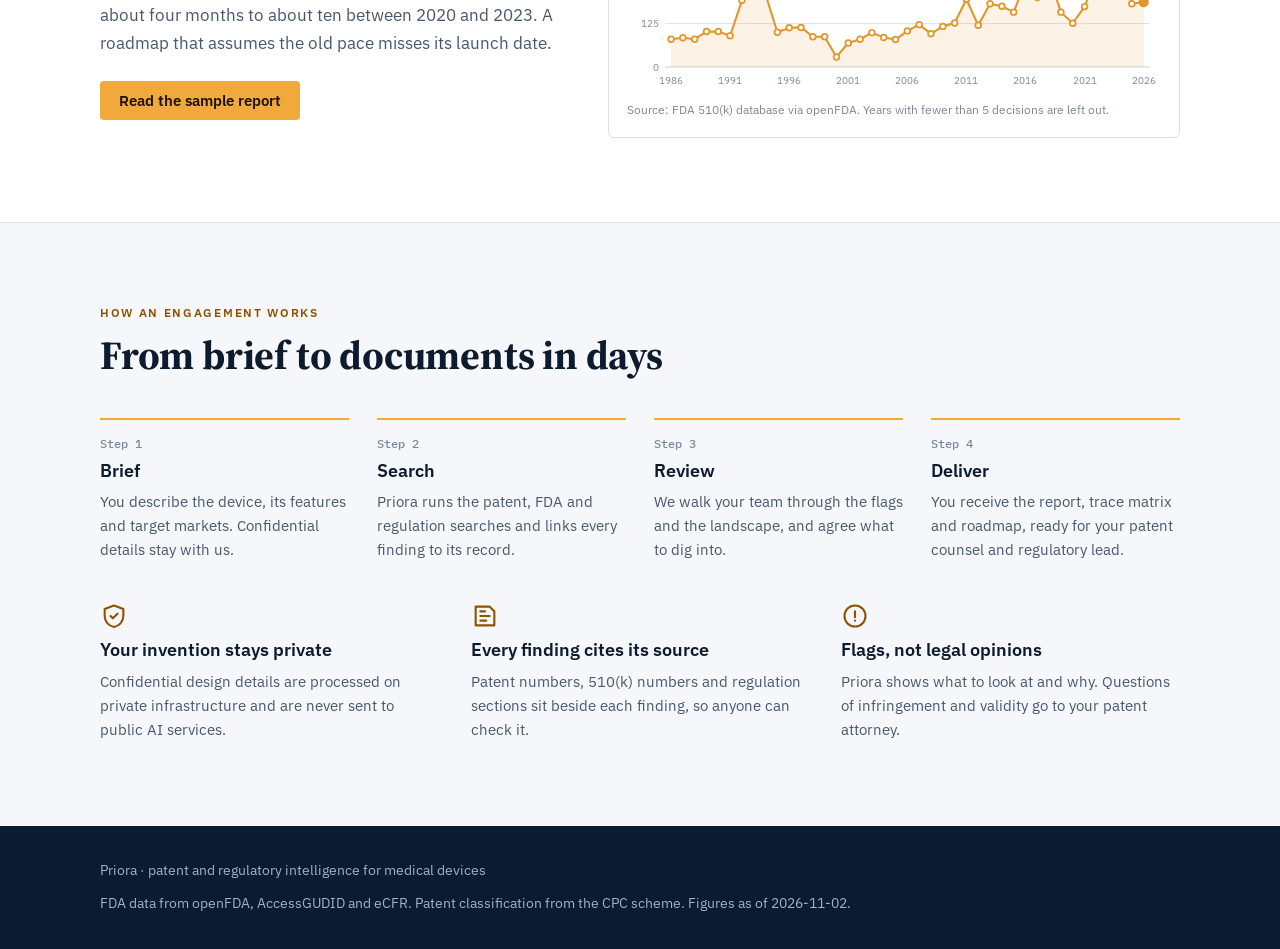
==== commit 025197d7: "Hide contact; expert regulatory roadmap" ====
--- a/index.html
+++ b/index.html
@@ -25,8 +25,7 @@
       <div class="links">
         <a href="#what">What you get</a>
         <a href="#evidence">The evidence</a>
-        <a href="sample.html">Sample report</a>
-        <a class="btn primary" href="#contact">Talk to us</a>
+        <a class="btn primary" href="sample.html">Sample report</a>
       </div>
     </nav>
 
@@ -37,7 +36,7 @@
         <p class="lead">Priora checks a new device against worldwide patents, every FDA clearance, recall and adverse-event report, and the rules that apply. Then it writes the trace matrix and regulatory roadmap your team works from.</p>
         <div class="ctas">
           <a class="btn primary" href="sample.html">See a sample report</a>
-          <a class="btn ghost" href="#contact">Book a device review</a>
+          <a class="btn ghost" href="#what">What you get</a>
         </div>
         <p class="fine">For device teams of any size. Findings in days, every one linked to its source.</p>
       </div>
@@ -172,7 +171,7 @@
     </div>
   </section>
 
-  <section class="alt" id="contact">
+  <section class="alt" id="contact" hidden>
     <div class="wrap contact">
       <div>
         <p class="eyebrow">Get started</p>
--- a/assets/site.css
+++ b/assets/site.css
@@ -214,3 +214,6 @@
 .road span { color: var(--ink-2); font-size: 15px; }
 .road .mono { color: var(--amber-ink); }
 .tablewrap { overflow-x: auto; }
+.matrix.plan { min-width: 680px; font-size: 12.5px; }
+.matrix.plan td { vertical-align: top; }
+.finding > h3 { font: 600 12px/1 var(--ui); letter-spacing: .12em; text-transform: uppercase; color: var(--ink-3); }
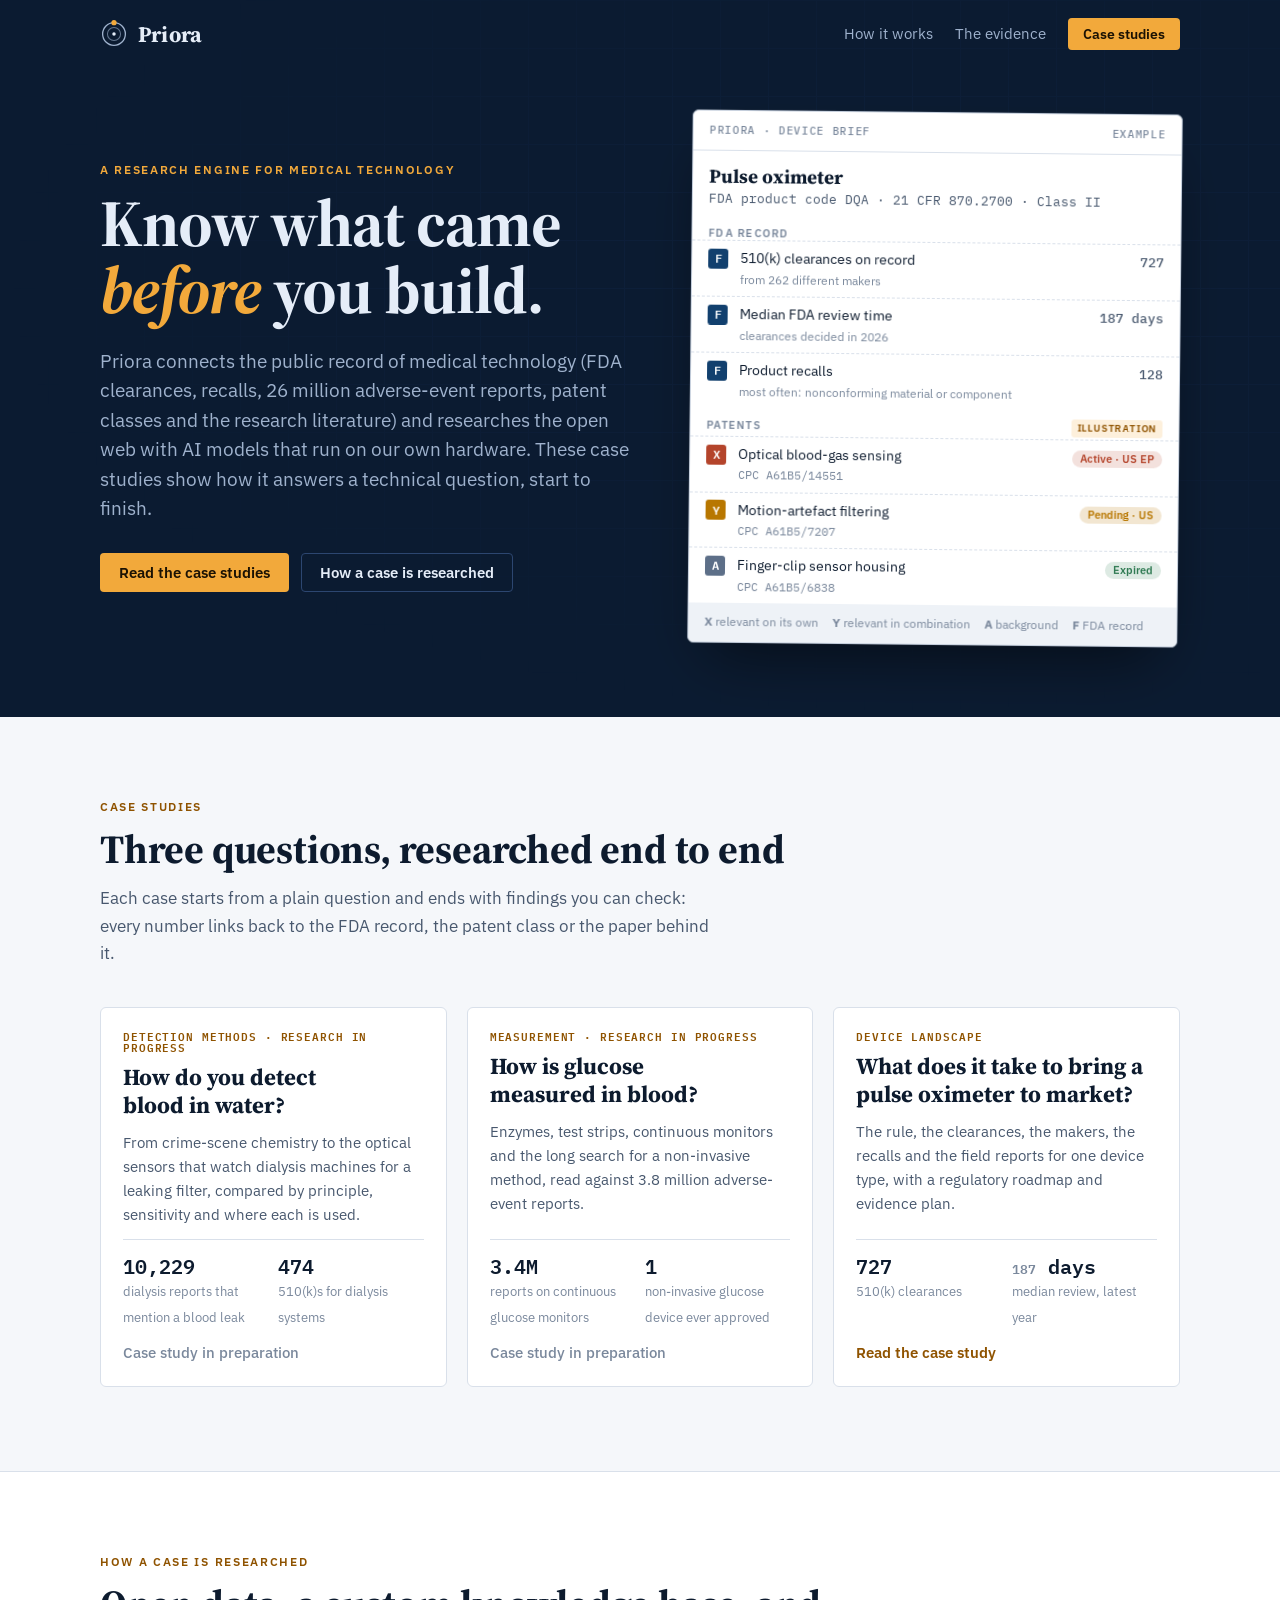
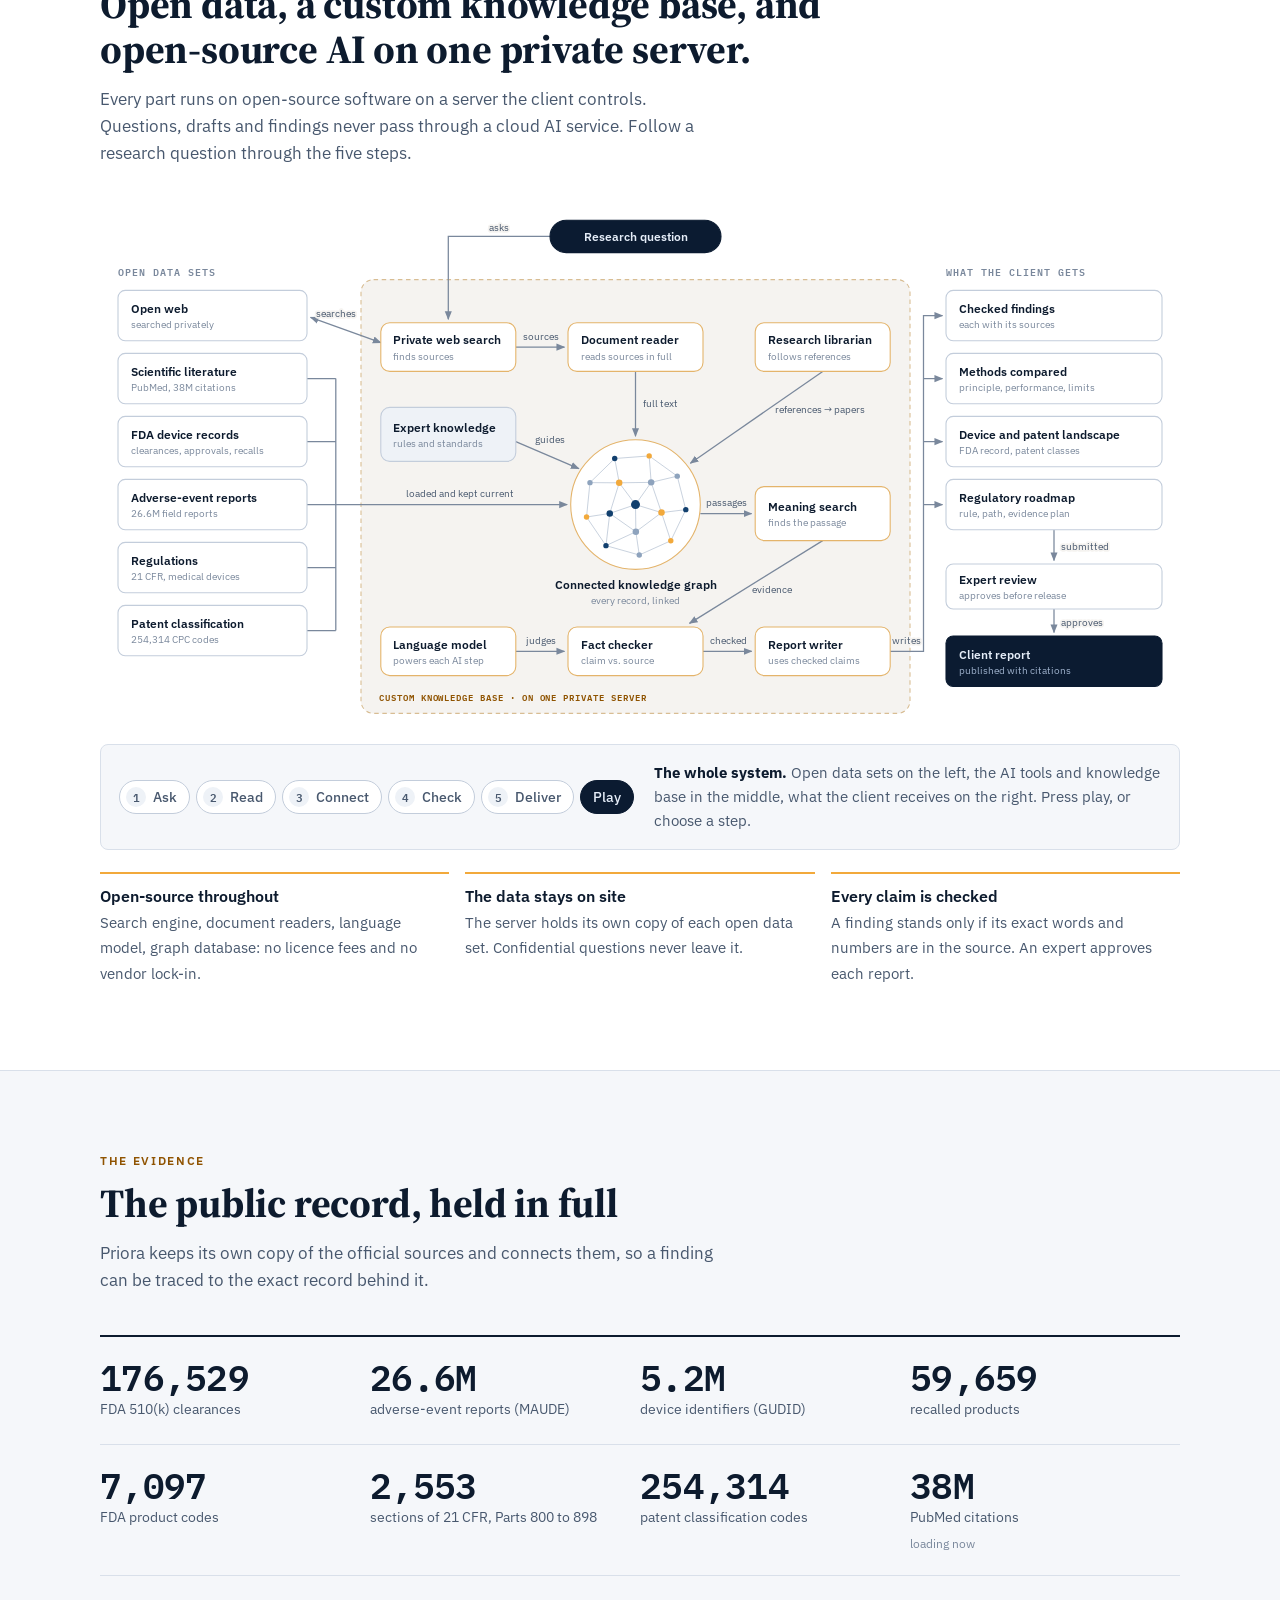
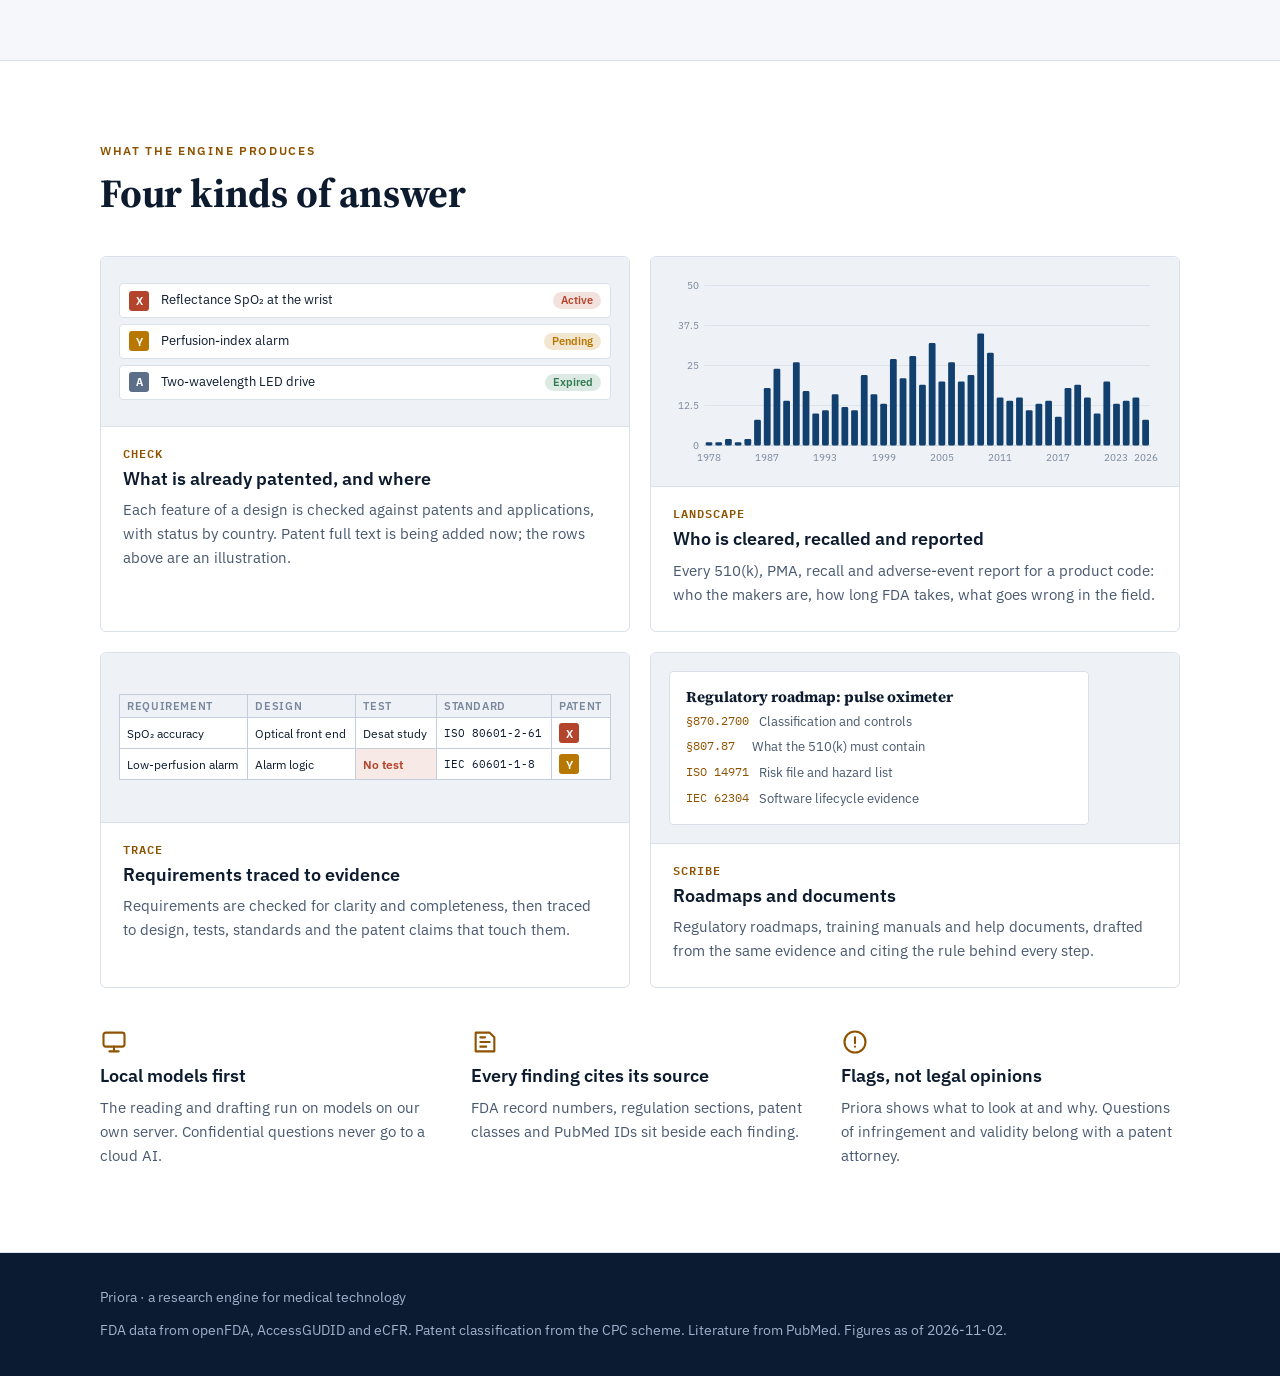
==== commit 259abea6: "Showcase: case studies and animated architecture diagram" ====
--- a/index.html
+++ b/index.html
@@ -4,9 +4,9 @@
 <meta charset="utf-8">
 <meta name="viewport" content="width=device-width, initial-scale=1, viewport-fit=cover">
 <title>Priora</title>
-<meta name="description" content="Patent and regulatory intelligence for medical device teams: what is already patented, what FDA has cleared and recalled, and what your design must trace to.">
+<meta name="description" content="Priora connects the public record of medical technology with private AI research. Case studies: pulse oximeters, detecting blood in water, measuring blood glucose.">
 <meta property="og:title" content="Priora: know what came before you build">
-<meta property="og:description" content="Patent checks, FDA landscapes, trace matrices and regulatory roadmaps for medical devices.">
+<meta property="og:description" content="How Priora researches a medical-technology question, start to finish. Three case studies.">
 <link rel="icon" href="assets/icon.svg" type="image/svg+xml">
 <link rel="preconnect" href="https://fonts.googleapis.com">
 <link rel="preconnect" href="https://fonts.gstatic.com" crossorigin>
@@ -23,22 +23,21 @@
         Priora
       </a>
       <div class="links">
-        <a href="#what">What you get</a>
+        <a href="#how">How it works</a>
         <a href="#evidence">The evidence</a>
-        <a class="btn primary" href="sample.html">Sample report</a>
+        <a class="btn primary" href="#cases">Case studies</a>
       </div>
     </nav>
 
     <div class="hero">
       <div>
-        <p class="eyebrow" style="color:var(--amber)">Patent and regulatory intelligence for medical devices</p>
+        <p class="eyebrow" style="color:var(--amber)">A research engine for medical technology</p>
         <h1>Know what came <em>before</em> you build.</h1>
-        <p class="lead">Priora checks a new device against worldwide patents, every FDA clearance, recall and adverse-event report, and the rules that apply. Then it writes the trace matrix and regulatory roadmap your team works from.</p>
+        <p class="lead">Priora connects the public record of medical technology (FDA clearances, recalls, 26 million adverse-event reports, patent classes and the research literature) and researches the open web with AI models that run on our own hardware. These case studies show how it answers a technical question, start to finish.</p>
         <div class="ctas">
-          <a class="btn primary" href="sample.html">See a sample report</a>
-          <a class="btn ghost" href="#what">What you get</a>
+          <a class="btn primary" href="#cases">Read the case studies</a>
+          <a class="btn ghost" href="#how">How a case is researched</a>
         </div>
-        <p class="fine">For device teams of any size. Findings in days, every one linked to its source.</p>
       </div>
 
       <figure class="sheet" style="margin:0" aria-label="Example device brief for a pulse oximeter">
@@ -59,68 +58,70 @@
 </header>
 
 <main>
-  <section>
-    <div class="wrap">
-      <p class="eyebrow">Why it matters</p>
-      <h2>The expensive surprises come late</h2>
-      <p class="sub">Most device programmes learn these things after the design is frozen, when every change costs months.</p>
-      <div class="cards3">
-        <div class="card"><span class="when">Found at design freeze</span><h3>A patent that reads on your design</h3><p>A competitor's claim covers the way your sensor works, in the one market you planned to launch in first.</p></div>
-        <div class="card"><span class="when">Found in FDA review</span><h3>A predicate with a recall history</h3><p>The device you compared yourself to was recalled for the same component you chose. Reviewers ask why yours is different.</p></div>
-        <div class="card"><span class="when">Found in an audit</span><h3>Requirements that trace to nothing</h3><p>A requirement has no test, or a test cites the wrong standard clause. The auditor writes it up.</p></div>
-      </div>
-    </div>
-  </section>
-
-  <section class="alt" id="what">
-    <div class="wrap">
-      <p class="eyebrow">What you get</p>
-      <h2>Four answers, from one brief</h2>
-      <p class="sub">Describe your device once. Priora searches patents, FDA records and the regulations, then hands your team documents it can use the same week.</p>
-      <div class="modules">
-        <article class="mod">
-          <div class="fig"><div class="fig-check">
-            <div class="r"><span class="cat x">X</span><span>Reflectance SpO₂ at the wrist</span><span class="st act">Active</span></div>
-            <div class="r"><span class="cat y">Y</span><span>Perfusion-index alarm</span><span class="st pen">Pending</span></div>
-            <div class="r"><span class="cat a">A</span><span>Two-wavelength LED drive</span><span class="st exp">Expired</span></div>
-          </div></div>
-          <div class="txt"><span class="name">Check</span><h3>What is already patented, and where</h3>
-            <p>Each feature of your design is checked against patents and applications worldwide. You see which claims touch it, in which countries, and whether they are active, pending or expired.</p></div>
-        </article>
-        <article class="mod">
-          <div class="fig"><div class="chart" id="mini-chart" aria-label="510(k) clearances per year for pulse oximeters"></div></div>
-          <div class="txt"><span class="name">Landscape</span><h3>Who is cleared, recalled and reported</h3>
-            <p>Every 510(k), PMA, recall and adverse-event report for your product code: who the makers are, how long FDA takes, what goes wrong in the field.</p></div>
-        </article>
-        <article class="mod">
-          <div class="fig"><div class="tablewrap"><table class="matrix">
-            <tr><th>Requirement</th><th>Design</th><th>Test</th><th>Standard</th><th>Patent</th></tr>
-            <tr><td>SpO₂ accuracy</td><td>Optical front end</td><td>Desat study</td><td class="mono">ISO 80601-2-61</td><td><span class="cat x">X</span></td></tr>
-            <tr><td>Low-perfusion alarm</td><td>Alarm logic</td><td class="gap">No test</td><td class="mono">IEC 60601-1-8</td><td><span class="cat y">Y</span></td></tr>
-          </table></div></div>
-          <div class="txt"><span class="name">Trace</span><h3>A trace matrix that holds up in review</h3>
-            <p>Requirements are checked for clarity and completeness, then traced to design, tests, standards and the patent claims that touch them. Gaps show before an auditor finds them.</p></div>
-        </article>
-        <article class="mod">
-          <div class="fig"><div class="doc">
-            <b>Regulatory roadmap: pulse oximeter</b>
-            <div class="ln"><span class="mono">§870.2700</span><span>Classification and controls</span></div>
-            <div class="ln"><span class="mono">§807.87</span><span>What the 510(k) must contain</span></div>
-            <div class="ln"><span class="mono">ISO 14971</span><span>Risk file and hazard list</span></div>
-            <div class="ln"><span class="mono">IEC 62304</span><span>Software lifecycle evidence</span></div>
-          </div></div>
-          <div class="txt"><span class="name">Scribe</span><h3>The documents, drafted</h3>
-            <p>Regulatory roadmaps, internal training manuals and customer help documents, drafted from the same evidence and citing the rule behind every step.</p></div>
-        </article>
-      </div>
+  <section id="cases">
+    <div class="wrap">
+      <p class="eyebrow">Case studies</p>
+      <h2>Three questions, researched end to end</h2>
+      <p class="sub">Each case starts from a plain question and ends with findings you can check: every number links back to the FDA record, the patent class or the paper behind it.</p>
+      <div class="cases">
+        <a class="case soon" aria-disabled="true">
+          <span class="kicker">Detection methods · research in progress</span>
+          <h3>How do you detect blood in water?</h3>
+          <p>From crime-scene chemistry to the optical sensors that watch dialysis machines for a leaking filter, compared by principle, sensitivity and where each is used.</p>
+          <div class="figs"><div><b>10,229</b><span>dialysis reports that mention a blood leak</span></div><div><b>474</b><span>510(k)s for dialysis systems</span></div></div>
+          <span class="go">Case study in preparation</span>
+        </a>
+        <a class="case soon" aria-disabled="true">
+          <span class="kicker">Measurement · research in progress</span>
+          <h3>How is glucose measured in blood?</h3>
+          <p>Enzymes, test strips, continuous monitors and the long search for a non-invasive method, read against 3.8 million adverse-event reports.</p>
+          <div class="figs"><div><b>3.4M</b><span>reports on continuous glucose monitors</span></div><div><b>1</b><span>non-invasive glucose device ever approved</span></div></div>
+          <span class="go">Case study in preparation</span>
+        </a>
+        <a class="case" href="case-pulse-oximeters.html">
+          <span class="kicker">Device landscape</span>
+          <h3>What does it take to bring a pulse oximeter to market?</h3>
+          <p>The rule, the clearances, the makers, the recalls and the field reports for one device type, with a regulatory roadmap and evidence plan.</p>
+          <div class="figs"><div><b data-k="ex.k510">727</b><span>510(k) clearances</span></div><div><b><span data-k="ex.lastDays">187</span> days</b><span>median review, latest year</span></div></div>
+          <span class="go">Read the case study</span>
+        </a>
+      </div>
+    </div>
+  </section>
+
+  <section class="alt" id="how">
+    <div class="wrap">
+      <p class="eyebrow">How a case is researched</p>
+      <h2>Open data, a custom knowledge base, and open-source AI on one private server.</h2>
+      <p class="sub">Every part runs on open-source software on a server the client controls. Questions, drafts and findings never pass through a cloud AI service. Follow a research question through the five steps.</p>
+      <figure class="arch" id="arch" data-step="0">
+        <p class="arch-hint">Swipe sideways to see the whole diagram.</p>
+        <div class="arch-scroll"><!--ARCH--><svg class="arch-svg" viewBox="0 0 1200 580" role="img" aria-label="Architecture: open data sets feed a custom knowledge base on one private server, where open-source AI tools search, read, connect and check, and an expert reviews the client deliverables."><defs><marker id="ah" viewBox="0 0 10 10" refX="9" refY="5" markerWidth="7" markerHeight="7" orient="auto-start-reverse"><path d="M0,1L10,5L0,9z" class="ahp"/></marker><marker id="ahOn" viewBox="0 0 10 10" refX="9" refY="5" markerWidth="7" markerHeight="7" orient="auto-start-reverse"><path d="M0,1L10,5L0,9z" class="ahp on"/></marker></defs><text class="ch" x="20" y="80">OPEN DATA SETS</text><text class="ch" x="940" y="80">WHAT THE CLIENT GETS</text><rect class="panel" x="290" y="84" width="610" height="482" rx="14"/><text class="ph" x="310" y="552">CUSTOM KNOWLEDGE BASE · ON ONE PRIVATE SERVER</text><g class="edges"><path class="edge s1" d="M500,36H387V128"/><text class="el s1" x="443" y="30" text-anchor="middle">asks</text><path class="edge s1" d="M312,154L234,126" data-both="1"/><text class="el s1" x="262" y="126" text-anchor="middle">searches</text><path class="edge s2" d="M462,159H516"/><text class="el s2" x="490" y="151" text-anchor="middle">sources</text><path class="edge s2" d="M595,186V258"/><text class="el s2" x="603" y="226" text-anchor="start">full text</text><path class="edge s2" d="M803,186L656,288"/><text class="el s2" x="750" y="232" text-anchor="start">references → papers</text><path class="edge s3 bus" d="M230,194H262M230,264H262M230,334H262M230,404H262M230,474H262M262,194V474"/><path class="edge s3" d="M262,334H519"/><text class="el s3" x="400" y="326" text-anchor="middle">loaded and kept current</text><path class="edge s3" d="M462,264L532,294"/><text class="el s3" x="500" y="266" text-anchor="middle">guides</text><path class="edge s4" d="M667,344H724"/><text class="el s4" x="696" y="336" text-anchor="middle">passages</text><path class="edge s4" d="M803,374L655,466"/><text class="el s4" x="724" y="432" text-anchor="start">evidence</text><path class="edge s4" d="M462,497H516"/><text class="el s4" x="490" y="489" text-anchor="middle">judges</text><path class="edge s5" d="M670,497H724"/><text class="el s5" x="698" y="489" text-anchor="middle">checked</text><path class="edge s5" d="M878,497H915V124H936"/><text class="el s5" x="896" y="489" text-anchor="middle">writes</text><path class="edge s5" d="M915,194H936"/><path class="edge s5" d="M915,264H936"/><path class="edge s5" d="M915,334H936"/><path class="edge s5" d="M1060,362V396"/><text class="el s5" x="1068" y="384" text-anchor="start">submitted</text><path class="edge s5" d="M1060,450V476"/><text class="el s5" x="1068" y="469" text-anchor="start">approves</text></g><g class="node ai s1 s2" id="n-search"><title>Vane (Perplexica + SearXNG)</title><rect x="312" y="132" width="150" height="54" rx="8"/><text class="t" x="326" y="156.0">Private web search</text><text class="s" x="326" y="173.0">finds sources</text></g><g class="node ai s2" id="n-reader"><title>trafilatura and Docling</title><rect x="520" y="132" width="150" height="54" rx="8"/><text class="t" x="534" y="156.0">Document reader</text><text class="s" x="534" y="173.0">reads sources in full</text></g><g class="node ai s2" id="n-libr"><title>Daemon, with an offline encyclopedia (Kiwix)</title><rect x="728" y="132" width="150" height="54" rx="8"/><text class="t" x="742" y="156.0">Research librarian</text><text class="s" x="742" y="173.0">follows references</text></g><g class="node kb s3" id="n-expert"><title>Priora Hub: curated regulatory and patent knowledge</title><rect x="312" y="226" width="150" height="60" rx="8"/><text class="t" x="326" y="253.0">Expert knowledge</text><text class="s" x="326" y="270.0">rules and standards</text></g><g class="node graph s2 s3 s4" id="n-graph"><title>Graph database (PostgreSQL with Apache AGE) holding every record and its links</title><circle class="disc" cx="595" cy="334" r="72"/><path class="gl" d="M595.0,334.0L623.9,342.9M595.0,334.0L595.4,364.2M595.0,334.0L566.4,343.8M595.0,334.0L576.9,309.8M595.0,334.0L612.4,309.3M623.9,342.9L595.4,364.2M623.9,342.9L612.4,309.3M623.9,342.9L650.9,339.6M623.9,342.9L634.2,374.2M595.4,364.2L566.4,343.8M595.4,364.2L599.2,390.0M595.4,364.2L562.2,379.6M566.4,343.8L576.9,309.8M566.4,343.8L562.2,379.6M566.4,343.8L540.6,347.8M576.9,309.8L612.4,309.3M576.9,309.8L544.4,309.6M576.9,309.8L571.9,282.8M612.4,309.3L610.2,279.9M612.4,309.3L641.4,302.4M650.9,339.6L634.2,374.2M650.9,339.6L641.4,302.4M634.2,374.2L599.2,390.0M599.2,390.0L562.2,379.6M562.2,379.6L540.6,347.8M540.6,347.8L544.4,309.6M544.4,309.6L571.9,282.8M571.9,282.8L610.2,279.9M610.2,279.9L641.4,302.4"/><circle class="gd g0" cx="595.0" cy="334.0" r="5"/><circle class="gd g1" cx="623.9" cy="342.9" r="3.6"/><circle class="gd g2" cx="595.4" cy="364.2" r="3.6"/><circle class="gd g0" cx="566.4" cy="343.8" r="3.6"/><circle class="gd g1" cx="576.9" cy="309.8" r="3.6"/><circle class="gd g2" cx="612.4" cy="309.3" r="3.6"/><circle class="gd g0" cx="650.9" cy="339.6" r="3"/><circle class="gd g1" cx="634.2" cy="374.2" r="3"/><circle class="gd g2" cx="599.2" cy="390.0" r="3"/><circle class="gd g0" cx="562.2" cy="379.6" r="3"/><circle class="gd g1" cx="540.6" cy="347.8" r="3"/><circle class="gd g2" cx="544.4" cy="309.6" r="3"/><circle class="gd g0" cx="571.9" cy="282.8" r="3"/><circle class="gd g1" cx="610.2" cy="279.9" r="3"/><circle class="gd g2" cx="641.4" cy="302.4" r="3"/><text class="t" x="595" y="428" text-anchor="middle">Connected knowledge graph</text><text class="s" x="595" y="444" text-anchor="middle">every record, linked</text></g><g class="node ai s4" id="n-meaning"><title>Embedding search (nomic-embed-text)</title><rect x="728" y="314" width="150" height="60" rx="8"/><text class="t" x="742" y="341.0">Meaning search</text><text class="s" x="742" y="358.0">finds the passage</text></g><g class="node ai s1 s4 s5" id="n-lm"><title>Open-weight model served by Ollama, on the server</title><rect x="312" y="470" width="150" height="54" rx="8"/><text class="t" x="326" y="494.0">Language model</text><text class="s" x="326" y="511.0">powers each AI step</text></g><g class="node ai s4" id="n-check"><title>Exact-quote and number checks on every claim</title><rect x="520" y="470" width="150" height="54" rx="8"/><text class="t" x="534" y="494.0">Fact checker</text><text class="s" x="534" y="511.0">claim vs. source</text></g><g class="node ai s5" id="n-writer"><title>Findings and methods from checked claims only</title><rect x="728" y="470" width="150" height="54" rx="8"/><text class="t" x="742" y="494.0">Report writer</text><text class="s" x="742" y="511.0">uses checked claims</text></g><g class="node data s1" id="n-web"><title>Public web pages, found through a private metasearch engine (SearXNG)</title><rect x="20" y="96" width="210" height="56" rx="8"/><text class="t" x="34" y="121.0">Open web</text><text class="s" x="34" y="138.0">searched privately</text></g><g class="node data s3" id="n-lit"><title>NLM PubMed baseline, held locally</title><rect x="20" y="166" width="210" height="56" rx="8"/><text class="t" x="34" y="191.0">Scientific literature</text><text class="s" x="34" y="208.0">PubMed, 38M citations</text></g><g class="node data s3" id="n-fda"><title>openFDA 510(k), PMA, recalls; AccessGUDID</title><rect x="20" y="236" width="210" height="56" rx="8"/><text class="t" x="34" y="261.0">FDA device records</text><text class="s" x="34" y="278.0">clearances, approvals, recalls</text></g><g class="node data s3" id="n-mdr"><title>FDA MAUDE database</title><rect x="20" y="306" width="210" height="56" rx="8"/><text class="t" x="34" y="331.0">Adverse-event reports</text><text class="s" x="34" y="348.0">26.6M field reports</text></g><g class="node data s3" id="n-cfr"><title>eCFR Title 21, Parts 800-898</title><rect x="20" y="376" width="210" height="56" rx="8"/><text class="t" x="34" y="401.0">Regulations</text><text class="s" x="34" y="418.0">21 CFR, medical devices</text></g><g class="node data s3" id="n-cpc"><title>Cooperative Patent Classification scheme</title><rect x="20" y="446" width="210" height="56" rx="8"/><text class="t" x="34" y="471.0">Patent classification</text><text class="s" x="34" y="488.0">254,314 CPC codes</text></g><g class="node out s5" id="n-o1"><rect x="940" y="96" width="240" height="56" rx="8"/><text class="t" x="954" y="121.0">Checked findings</text><text class="s" x="954" y="138.0">each with its sources</text></g><g class="node out s5" id="n-o2"><rect x="940" y="166" width="240" height="56" rx="8"/><text class="t" x="954" y="191.0">Methods compared</text><text class="s" x="954" y="208.0">principle, performance, limits</text></g><g class="node out s5" id="n-o3"><rect x="940" y="236" width="240" height="56" rx="8"/><text class="t" x="954" y="261.0">Device and patent landscape</text><text class="s" x="954" y="278.0">FDA record, patent classes</text></g><g class="node out s5" id="n-o4"><rect x="940" y="306" width="240" height="56" rx="8"/><text class="t" x="954" y="331.0">Regulatory roadmap</text><text class="s" x="954" y="348.0">rule, path, evidence plan</text></g><g class="node out s5" id="n-review"><rect x="940" y="400" width="240" height="50" rx="8"/><text class="t" x="954" y="422.0">Expert review</text><text class="s" x="954" y="439.0">approves before release</text></g><g class="node out accent s5" id="n-report"><rect x="940" y="480" width="240" height="56" rx="8"/><text class="t" x="954" y="505.0">Client report</text><text class="s" x="954" y="522.0">published with citations</text></g><g class="node q s1" id="n-q"><rect x="500" y="18" width="190" height="36" rx="18"/><text class="t" x="595" y="41" text-anchor="middle">Research question</text></g></svg><!--/ARCH--></div>
+        <figcaption class="arch-cap">
+          <div class="arch-steps" role="group" aria-label="Steps">
+            <button type="button" data-s="1"><b>1</b>Ask</button>
+            <button type="button" data-s="2"><b>2</b>Read</button>
+            <button type="button" data-s="3"><b>3</b>Connect</button>
+            <button type="button" data-s="4"><b>4</b>Check</button>
+            <button type="button" data-s="5"><b>5</b>Deliver</button>
+            <button type="button" class="arch-play" aria-pressed="false">Play</button>
+          </div>
+          <p class="arch-text" aria-live="polite"><b>The whole system.</b> Open data sets on the left, the AI tools and knowledge base in the middle, what the client receives on the right. Press play, or choose a step.</p>
+        </figcaption>
+      </figure>
+      <ul class="arch-notes">
+        <li><b>Open-source throughout</b><span>Search engine, document readers, language model, graph database: no licence fees and no vendor lock-in.</span></li>
+        <li><b>The data stays on site</b><span>The server holds its own copy of each open data set. Confidential questions never leave it.</span></li>
+        <li><b>Every claim is checked</b><span>A finding stands only if its exact words and numbers are in the source. An expert approves each report.</span></li>
+      </ul>
     </div>
   </section>
 
   <section id="evidence">
     <div class="wrap">
       <p class="eyebrow">The evidence</p>
-      <h2>Built on the public record, in full</h2>
-      <p class="sub">Priora keeps its own copy of the official sources and connects them, so a finding about your device can be traced back to the exact record behind it.</p>
+      <h2>The public record, held in full</h2>
+      <p class="sub">Priora keeps its own copy of the official sources and connects them, so a finding can be traced to the exact record behind it.</p>
       <div class="numbers">
         <div class="num"><b data-k="t.k510">176,529</b><span>FDA 510(k) clearances</span></div>
         <div class="num"><b data-k="t.maude">26.6M</b><span>adverse-event reports (MAUDE)</span></div>
@@ -129,76 +130,69 @@
         <div class="num"><b data-k="t.product_codes">7,097</b><span>FDA product codes</span></div>
         <div class="num"><b data-k="t.cfr">2,553</b><span>sections of 21 CFR, Parts 800 to 898</span></div>
         <div class="num"><b data-k="t.cpc">254,314</b><span>patent classification codes</span></div>
-        <div class="num soon"><b>US · EP</b><span>full-text patents</span><small>being added now</small></div>
-      </div>
-    </div>
-  </section>
-
-  <section class="alt">
-    <div class="wrap teaser">
-      <div>
-        <p class="eyebrow">From the sample report</p>
-        <h2>FDA reviews of pulse oximeters now take longer</h2>
-        <p class="sub">The median 510(k) review for this device type rose from about four months to about ten between 2020 and 2023. A roadmap that assumes the old pace misses its launch date.</p>
-        <p style="margin-top:24px"><a class="btn primary" href="sample.html">Read the sample report</a></p>
-      </div>
-      <div class="chartbox">
-        <div class="cap">Median days from 510(k) submission to decision, product code DQA</div>
-        <div class="chart" id="days-chart" aria-label="Median review days by year"></div>
-        <div class="src">Source: FDA 510(k) database via openFDA. Years with fewer than 5 decisions are left out.</div>
-      </div>
-    </div>
-  </section>
-
-  <section>
-    <div class="wrap">
-      <p class="eyebrow">How an engagement works</p>
-      <h2>From brief to documents in days</h2>
-      <div class="steps">
-        <div class="step"><h3>Brief</h3><p>You describe the device, its features and target markets. Confidential details stay with us.</p></div>
-        <div class="step"><h3>Search</h3><p>Priora runs the patent, FDA and regulation searches and links every finding to its record.</p></div>
-        <div class="step"><h3>Review</h3><p>We walk your team through the flags and the landscape, and agree what to dig into.</p></div>
-        <div class="step"><h3>Deliver</h3><p>You receive the report, trace matrix and roadmap, ready for your patent counsel and regulatory lead.</p></div>
+        <div class="num"><b>38M</b><span>PubMed citations</span><small>loading now</small></div>
+      </div>
+    </div>
+  </section>
+
+  <section class="alt" id="what">
+    <div class="wrap">
+      <p class="eyebrow">What the engine produces</p>
+      <h2>Four kinds of answer</h2>
+      <div class="modules">
+        <article class="mod">
+          <div class="fig"><div class="fig-check">
+            <div class="r"><span class="cat x">X</span><span>Reflectance SpO₂ at the wrist</span><span class="st act">Active</span></div>
+            <div class="r"><span class="cat y">Y</span><span>Perfusion-index alarm</span><span class="st pen">Pending</span></div>
+            <div class="r"><span class="cat a">A</span><span>Two-wavelength LED drive</span><span class="st exp">Expired</span></div>
+          </div></div>
+          <div class="txt"><span class="name">Check</span><h3>What is already patented, and where</h3>
+            <p>Each feature of a design is checked against patents and applications, with status by country. Patent full text is being added now; the rows above are an illustration.</p></div>
+        </article>
+        <article class="mod">
+          <div class="fig"><div class="chart" id="mini-chart" aria-label="510(k) clearances per year for pulse oximeters"></div></div>
+          <div class="txt"><span class="name">Landscape</span><h3>Who is cleared, recalled and reported</h3>
+            <p>Every 510(k), PMA, recall and adverse-event report for a product code: who the makers are, how long FDA takes, what goes wrong in the field.</p></div>
+        </article>
+        <article class="mod">
+          <div class="fig"><div class="tablewrap"><table class="matrix">
+            <tr><th>Requirement</th><th>Design</th><th>Test</th><th>Standard</th><th>Patent</th></tr>
+            <tr><td>SpO₂ accuracy</td><td>Optical front end</td><td>Desat study</td><td class="mono">ISO 80601-2-61</td><td><span class="cat x">X</span></td></tr>
+            <tr><td>Low-perfusion alarm</td><td>Alarm logic</td><td class="gap">No test</td><td class="mono">IEC 60601-1-8</td><td><span class="cat y">Y</span></td></tr>
+          </table></div></div>
+          <div class="txt"><span class="name">Trace</span><h3>Requirements traced to evidence</h3>
+            <p>Requirements are checked for clarity and completeness, then traced to design, tests, standards and the patent claims that touch them.</p></div>
+        </article>
+        <article class="mod">
+          <div class="fig"><div class="doc">
+            <b>Regulatory roadmap: pulse oximeter</b>
+            <div class="ln"><span class="mono">§870.2700</span><span>Classification and controls</span></div>
+            <div class="ln"><span class="mono">§807.87</span><span>What the 510(k) must contain</span></div>
+            <div class="ln"><span class="mono">ISO 14971</span><span>Risk file and hazard list</span></div>
+            <div class="ln"><span class="mono">IEC 62304</span><span>Software lifecycle evidence</span></div>
+          </div></div>
+          <div class="txt"><span class="name">Scribe</span><h3>Roadmaps and documents</h3>
+            <p>Regulatory roadmaps, training manuals and help documents, drafted from the same evidence and citing the rule behind every step.</p></div>
+        </article>
       </div>
       <div class="guard">
-        <div><svg viewBox="0 0 24 24" fill="none" stroke="currentColor" stroke-width="1.8" stroke-linecap="round" stroke-linejoin="round"><path d="M12 3 4 6v6c0 4.6 3.2 8.4 8 9.5 4.8-1.1 8-4.9 8-9.5V6z"/><path d="M9 12l2 2 4-4"/></svg>
-          <h3>Your invention stays private</h3><p>Confidential design details are processed on private infrastructure and are never sent to public AI services.</p></div>
+        <div><svg viewBox="0 0 24 24" fill="none" stroke="currentColor" stroke-width="1.8" stroke-linecap="round" stroke-linejoin="round"><rect x="3" y="4" width="18" height="12" rx="2"/><path d="M8 20h8M12 16v4"/></svg>
+          <h3>Local models first</h3><p>The reading and drafting run on models on our own server. Confidential questions never go to a cloud AI.</p></div>
         <div><svg viewBox="0 0 24 24" fill="none" stroke="currentColor" stroke-width="1.8" stroke-linecap="round" stroke-linejoin="round"><path d="M4 4h12l4 4v12H4z"/><path d="M8 12h8M8 16h5M8 8h4"/></svg>
-          <h3>Every finding cites its source</h3><p>Patent numbers, 510(k) numbers and regulation sections sit beside each finding, so anyone can check it.</p></div>
+          <h3>Every finding cites its source</h3><p>FDA record numbers, regulation sections, patent classes and PubMed IDs sit beside each finding.</p></div>
         <div><svg viewBox="0 0 24 24" fill="none" stroke="currentColor" stroke-width="1.8" stroke-linecap="round" stroke-linejoin="round"><circle cx="12" cy="12" r="9"/><path d="M12 8v5M12 16h.01"/></svg>
-          <h3>Flags, not legal opinions</h3><p>Priora shows what to look at and why. Questions of infringement and validity go to your patent attorney.</p></div>
-      </div>
-    </div>
-  </section>
-
-  <section class="alt" id="contact" hidden>
-    <div class="wrap contact">
-      <div>
-        <p class="eyebrow">Get started</p>
-        <h2>Bring us one device</h2>
-        <p class="sub">Start with a single product. We will return a device brief with its patent flags, FDA landscape and a first roadmap.</p>
-        <ul class="checks">
-          <li>One device, one fixed price</li>
-          <li>Findings your patent counsel and regulatory lead can check</li>
-          <li>Your brief and design details stay confidential</li>
-        </ul>
-      </div>
-      <form class="box" id="ask" novalidate>
-        <div><label for="f-name">Your name</label><input id="f-name" name="name" autocomplete="name" required></div>
-        <div><label for="f-email">Work email</label><input id="f-email" name="email" type="email" autocomplete="email" required></div>
-        <div><label for="f-co">Company</label><input id="f-co" name="company" autocomplete="organization"></div>
-        <div><label for="f-dev">The device, in a sentence</label><textarea id="f-dev" name="device" placeholder="A wrist-worn monitor that measures oxygen saturation and pulse rate during sleep"></textarea></div>
-        <button class="btn primary" type="submit">Request a device brief</button>
-        <p class="formnote" id="ask-note">Please do not include confidential design details here. We will send an NDA first.</p>
-      </form>
-    </div>
-  </section>
+          <h3>Flags, not legal opinions</h3><p>Priora shows what to look at and why. Questions of infringement and validity belong with a patent attorney.</p></div>
+      </div>
+    </div>
+  </section>
+
+  <section class="alt" id="contact" hidden></section>
 </main>
 
 <footer class="site">
   <div class="wrap">
-    <span>Priora · patent and regulatory intelligence for medical devices</span>
-    <span>FDA data from openFDA, AccessGUDID and eCFR. Patent classification from the CPC scheme. <span data-k="gen">Figures as of 2026-11-02</span>.</span>
+    <span>Priora · a research engine for medical technology</span>
+    <span>FDA data from openFDA, AccessGUDID and eCFR. Patent classification from the CPC scheme. Literature from PubMed. <span data-k="gen">Figures as of 2026-11-02</span>.</span>
   </div>
 </footer>
 
--- a/assets/site.css
+++ b/assets/site.css
@@ -217,3 +217,157 @@
 .matrix.plan { min-width: 680px; font-size: 12.5px; }
 .matrix.plan td { vertical-align: top; }
 .finding > h3 { font: 600 12px/1 var(--ui); letter-spacing: .12em; text-transform: uppercase; color: var(--ink-3); }
+
+/* ---- case studies ---- */
+.cases { display: grid; grid-template-columns: repeat(3, minmax(0, 1fr)); gap: 20px; margin-top: 40px; }
+@media (max-width: 960px) { .cases { grid-template-columns: 1fr; } }
+.case { display: flex; flex-direction: column; gap: 12px; background: var(--surface); border: 1px solid var(--rule); border-radius: 6px;
+  padding: 22px; text-decoration: none; color: var(--ink); min-width: 0; transition: border-color .15s; }
+.case:hover { border-color: var(--amber); }
+.case .kicker { font: 600 11px/1 var(--mono); letter-spacing: .08em; text-transform: uppercase; color: var(--amber-ink); }
+.case h3 { font: 700 23px/1.2 var(--display); }
+.case p { margin: 0; color: var(--ink-2); font-size: 15px; }
+.case .figs { display: grid; grid-template-columns: repeat(2, minmax(0, 1fr)); gap: 10px; margin-top: auto; padding-top: 14px; border-top: 1px solid var(--rule); }
+.case .figs b { display: block; font: 600 20px/1.2 var(--mono); font-variant-numeric: tabular-nums; }
+.case .figs span { font-size: 12.5px; color: var(--ink-3); }
+.case .go { font-weight: 600; color: var(--amber-ink); font-size: 14.5px; }
+.pipe { display: grid; grid-template-columns: repeat(5, minmax(0, 1fr)); gap: 0; margin-top: 40px; counter-reset: p; }
+.pipe > div { position: relative; padding: 18px 18px 0 0; border-top: 2px solid var(--rule-2); counter-increment: p; }
+.pipe > div::before { content: counter(p); position: absolute; top: -13px; left: 0; width: 24px; height: 24px; border-radius: 50%;
+  background: var(--navy); color: var(--on-navy); font: 600 12px/24px var(--mono); text-align: center; }
+.pipe > div.local::before { background: var(--amber); color: #1b1203; }
+.pipe h3 { font-size: 16px; margin-top: 8px; }
+.pipe p { margin: 6px 0 0; color: var(--ink-2); font-size: 14.5px; }
+.pipe .where { display: inline-block; margin-top: 10px; font: 500 11.5px var(--mono); color: var(--ink-3); }
+@media (max-width: 960px) { .pipe { grid-template-columns: 1fr 1fr; row-gap: 32px; } }
+@media (max-width: 520px) { .pipe { grid-template-columns: 1fr; } }
+
+table.data { border-collapse: collapse; width: 100%; min-width: 640px; font-size: 13.5px; }
+table.data th, table.data td { border-bottom: 1px solid var(--rule); padding: 8px 8px; text-align: left; vertical-align: top; }
+table.data th { font: 600 11px/1.3 var(--ui); letter-spacing: .06em; text-transform: uppercase; color: var(--ink-3); }
+table.data .num { text-align: right; font-family: var(--mono); font-variant-numeric: tabular-nums; white-space: nowrap; }
+table.data .codes { margin-top: 3px; display: flex; flex-wrap: wrap; gap: 4px; }
+table.data .codes .mono { font-size: 11px; color: var(--amber-ink); background: var(--amber-soft); border-radius: 3px; padding: 1px 5px; }
+table.methods td:first-child { font-weight: 600; min-width: 9em; }
+table.methods td { font-size: 13.5px; }
+table.methods .sens { font-family: var(--mono); font-size: 12.5px; white-space: normal; }
+.tabs { display: flex; flex-wrap: wrap; gap: 6px; }
+.tab { font: 500 13px var(--ui); border: 1px solid var(--rule-2); background: var(--surface); color: var(--ink-2); border-radius: 20px; padding: 6px 12px; cursor: pointer; }
+.tab[aria-pressed="true"] { background: var(--navy); color: var(--on-navy); border-color: var(--navy); }
+.grid2 { display: grid; grid-template-columns: minmax(0, 1fr) minmax(0, 1fr); gap: 16px; }
+@media (max-width: 860px) { .grid2 { grid-template-columns: 1fr; } }
+.cite { color: var(--ink-3); font-size: 12.5px; }
+.lit h4 { margin: 14px 0 4px; font: 600 14px var(--ui); }
+.lit h4 small { color: var(--ink-3); font-weight: 400; }
+.lit ul { margin: 0; padding-left: 1.1em; color: var(--ink-2); font-size: 14px; display: grid; gap: 4px; }
+.keyfind { display: grid; gap: 12px; margin: 0; padding: 0; list-style: none; }
+.keyfind li { display: grid; grid-template-columns: 44px minmax(0, 1fr); gap: 14px; align-items: baseline; padding: 14px 16px; background: var(--surface); border: 1px solid var(--rule); border-radius: 6px; }
+.keyfind li > span { font: 600 12px var(--mono); color: var(--amber-ink); }
+.keyfind b { display: block; font: 600 16px/1.35 var(--ui); margin-bottom: 4px; }
+.keyfind p { margin: 0; color: var(--ink-2); font-size: 15px; }
+.rstats { display: grid; grid-template-columns: repeat(4, minmax(0, 1fr)); gap: 10px; }
+.rstats div { background: var(--surface); border: 1px solid var(--rule); border-radius: 4px; padding: 10px 12px; min-width: 0; }
+.rstats b { display: block; font: 600 20px/1.2 var(--mono); }
+.rstats span { font-size: 12.5px; color: var(--ink-3); }
+@media (max-width: 640px) { .rstats { grid-template-columns: 1fr 1fr; } }
+.qlist { margin: 0; padding-left: 1.3em; display: grid; gap: 6px; color: var(--ink-2); font-size: 14.5px; }
+.review { border-left: 3px solid var(--cat-x); background: var(--surface); padding: 12px 16px; display: grid; gap: 8px; font-size: 14.5px; }
+.review b { color: var(--cat-x); font: 600 11px/1 var(--ui); letter-spacing: .1em; text-transform: uppercase; }
+.review p { margin: 0; color: var(--ink-2); }
+
+/* ---- checked claims: verdicts, review log, source tiers ---- */
+.tier { font: 500 10.5px/1 var(--mono); color: var(--ink-3); border: 1px solid var(--rule-2); border-radius: 3px; padding: 1px 4px; white-space: nowrap; }
+.vtally { display: grid; grid-template-columns: repeat(5, minmax(0, 1fr)); gap: 10px; }
+.vtally div { background: var(--surface); border: 1px solid var(--rule); border-top: 3px solid var(--rule-2); border-radius: 4px; padding: 10px 12px; min-width: 0; }
+.vtally b { display: block; font: 600 20px/1.2 var(--mono); }
+.vtally span { font-size: 12.5px; color: var(--ink-3); }
+.vtally .v-supported, .rlog .v-supported .badge { border-top-color: var(--good); }
+.vtally .v-partly { border-top-color: var(--cat-y); }
+.vtally .v-contradicted { border-top-color: var(--cat-x); }
+.vtally .v-not_found { border-top-color: var(--cat-a); }
+.rlog { list-style: none; margin: 14px 0 0; padding: 0; display: grid; gap: 10px; }
+.rlog li { display: grid; grid-template-columns: 132px minmax(0, 1fr); gap: 14px; padding: 12px 14px; background: var(--surface); border: 1px solid var(--rule); border-radius: 6px; }
+.rlog .badge { font: 600 11px/1.3 var(--ui); letter-spacing: .04em; text-transform: uppercase; align-self: start; }
+.rlog .v-supported .badge { color: var(--good); } .rlog .v-partly .badge { color: var(--cat-y); }
+.rlog .v-contradicted .badge { color: var(--cat-x); } .rlog .v-not_found .badge { color: var(--cat-a); }
+.rlog p { margin: 0 0 6px; font-size: 14.5px; }
+.rlog .claim { color: var(--ink); }
+.rlog .fix { color: var(--ink-2); }
+.rlog .fix b { font-weight: 600; }
+.rlog blockquote { margin: 0 0 6px; padding: 6px 10px; border-left: 2px solid var(--rule-2); color: var(--ink-2); font: italic 14px/1.45 var(--display); }
+@media (max-width: 760px) {
+  .vtally { grid-template-columns: repeat(2, minmax(0, 1fr)); }
+  .rlog li { grid-template-columns: minmax(0, 1fr); gap: 6px; }
+}
+
+/* ---- architecture diagram (index #how): static drawing, steps light up through classes s1..s5 ---- */
+.arch { margin: 36px 0 0; }
+.arch-scroll { overflow-x: auto; -webkit-overflow-scrolling: touch; }
+.arch-svg { display: block; width: 100%; min-width: 880px; height: auto; font-family: var(--ui); }
+.arch-svg .ch { font: 600 11px var(--mono); letter-spacing: .1em; fill: var(--ink-3); }
+.arch-svg .ph { font: 600 10.5px var(--mono); letter-spacing: .1em; fill: var(--amber-ink); }
+.arch-svg .panel { fill: color-mix(in srgb, var(--amber) 5%, var(--paper)); stroke: color-mix(in srgb, var(--amber) 45%, var(--rule-2)); stroke-width: 1.2; stroke-dasharray: 5 4; }
+.arch-svg .node rect { fill: var(--surface); stroke: var(--rule-2); stroke-width: 1.2; }
+.arch-svg .node.ai rect { fill: var(--surface); stroke: color-mix(in srgb, var(--amber) 70%, var(--rule-2)); }
+.arch-svg .node.ai rect, .arch-svg .node.kb rect { rx: 10; }
+.arch-svg .node.kb rect { fill: var(--surface-2); }
+.arch-svg .node.q rect { fill: var(--navy); stroke: var(--navy); }
+.arch-svg .node.q .t { fill: var(--on-navy); }
+.arch-svg .node.accent rect { fill: var(--navy); stroke: var(--navy); }
+.arch-svg .node.accent .t { fill: var(--on-navy); } .arch-svg .node.accent .s { fill: var(--on-navy-2); }
+.arch-svg .t { font-size: 13.5px; font-weight: 600; fill: var(--ink); }
+.arch-svg .s { font-size: 11.5px; fill: var(--ink-3); }
+.arch-svg .disc { fill: var(--surface); stroke: color-mix(in srgb, var(--amber) 70%, var(--rule-2)); stroke-width: 1.2; }
+.arch-svg .gl { fill: none; stroke: var(--rule-2); stroke-width: 1; }
+.arch-svg .gd { fill: var(--chart-1); } .arch-svg .gd.g1 { fill: var(--amber); } .arch-svg .gd.g2 { fill: var(--chart-3); }
+.arch-svg .edge { fill: none; stroke: var(--ink-3); stroke-width: 1.4; marker-end: url(#ah); }
+.arch-svg .edge[data-both] { marker-start: url(#ah); }
+.arch-svg .edge.bus { marker-end: none; }
+.arch-svg .ahp { fill: var(--ink-3); } .arch-svg .ahp.on { fill: var(--amber); }
+.arch-svg .el { font-size: 11px; fill: var(--ink-2); paint-order: stroke; stroke: color-mix(in srgb, var(--amber) 5%, var(--paper)); stroke-width: 4px; stroke-linejoin: round; }
+.arch-svg .node, .arch-svg .edge, .arch-svg .el { transition: opacity .45s ease, stroke .3s ease; }
+.arch:not([data-step="0"]) .arch-svg .node, .arch:not([data-step="0"]) .arch-svg .edge, .arch:not([data-step="0"]) .arch-svg .el { opacity: .22; }
+@keyframes arch-flow { to { stroke-dashoffset: -20; } }
+@keyframes arch-pulse { 50% { opacity: .35; } }
+.arch-svg .gd.g1 { animation: arch-pulse 2.4s ease-in-out infinite; } .arch-svg .gd.g2 { animation: arch-pulse 3.1s ease-in-out infinite .8s; }
+.arch-cap { display: grid; grid-template-columns: auto minmax(0, 1fr); gap: 20px; align-items: center; margin-top: 18px; padding: 16px 18px; background: var(--paper); border: 1px solid var(--rule); border-radius: 8px; }
+.arch-steps { display: flex; flex-wrap: wrap; gap: 6px; }
+.arch-steps button { font: 500 13.5px var(--ui); color: var(--ink-2); background: var(--surface); border: 1px solid var(--rule-2); border-radius: 20px; padding: 6px 12px 6px 6px; cursor: pointer; display: inline-flex; align-items: center; gap: 7px; }
+.arch-steps button b { display: inline-grid; place-items: center; width: 20px; height: 20px; border-radius: 50%; background: var(--surface-2); font: 600 11px var(--mono); color: var(--ink-2); }
+.arch-steps button[aria-current="step"] { border-color: var(--amber); color: var(--ink); }
+.arch-steps button[aria-current="step"] b { background: var(--amber); color: #1b1203; }
+.arch-steps .arch-play { padding-left: 12px; background: var(--navy); color: var(--on-navy); border-color: var(--navy); }
+.arch-text { margin: 0; color: var(--ink-2); font-size: 15px; min-height: 3em; }
+.arch-text b { color: var(--ink); }
+.arch-notes { list-style: none; margin: 22px 0 0; padding: 0; display: grid; grid-template-columns: repeat(3, minmax(0, 1fr)); gap: 16px; }
+.arch-notes li { border-top: 2px solid var(--amber); padding-top: 12px; }
+.arch-notes b { display: block; font: 600 15.5px var(--ui); margin-bottom: 4px; }
+.arch-notes span { color: var(--ink-2); font-size: 14.5px; }
+@media (max-width: 860px) { .arch-cap { grid-template-columns: minmax(0, 1fr); } .arch-notes { grid-template-columns: minmax(0, 1fr); } }
+.arch[data-step="1"] .arch-svg .s1 { opacity: 1; }
+.arch[data-step="1"] .arch-svg .edge.s1 { stroke: var(--amber); stroke-width: 2.2; stroke-dasharray: 7 3; animation: arch-flow .8s linear infinite; marker-end: url(#ahOn); }
+.arch[data-step="1"] .arch-svg .edge.s1[data-both] { marker-start: url(#ahOn); }
+.arch[data-step="1"] .arch-svg .edge.bus.s1 { marker-end: none; }
+.arch[data-step="1"] .arch-svg .node.s1 rect, .arch[data-step="1"] .arch-svg .node.s1 .disc { stroke: var(--amber); stroke-width: 2; }
+.arch[data-step="2"] .arch-svg .s2 { opacity: 1; }
+.arch[data-step="2"] .arch-svg .edge.s2 { stroke: var(--amber); stroke-width: 2.2; stroke-dasharray: 7 3; animation: arch-flow .8s linear infinite; marker-end: url(#ahOn); }
+.arch[data-step="2"] .arch-svg .edge.s2[data-both] { marker-start: url(#ahOn); }
+.arch[data-step="2"] .arch-svg .edge.bus.s2 { marker-end: none; }
+.arch[data-step="2"] .arch-svg .node.s2 rect, .arch[data-step="2"] .arch-svg .node.s2 .disc { stroke: var(--amber); stroke-width: 2; }
+.arch[data-step="3"] .arch-svg .s3 { opacity: 1; }
+.arch[data-step="3"] .arch-svg .edge.s3 { stroke: var(--amber); stroke-width: 2.2; stroke-dasharray: 7 3; animation: arch-flow .8s linear infinite; marker-end: url(#ahOn); }
+.arch[data-step="3"] .arch-svg .edge.s3[data-both] { marker-start: url(#ahOn); }
+.arch[data-step="3"] .arch-svg .edge.bus.s3 { marker-end: none; }
+.arch[data-step="3"] .arch-svg .node.s3 rect, .arch[data-step="3"] .arch-svg .node.s3 .disc { stroke: var(--amber); stroke-width: 2; }
+.arch[data-step="4"] .arch-svg .s4 { opacity: 1; }
+.arch[data-step="4"] .arch-svg .edge.s4 { stroke: var(--amber); stroke-width: 2.2; stroke-dasharray: 7 3; animation: arch-flow .8s linear infinite; marker-end: url(#ahOn); }
+.arch[data-step="4"] .arch-svg .edge.s4[data-both] { marker-start: url(#ahOn); }
+.arch[data-step="4"] .arch-svg .edge.bus.s4 { marker-end: none; }
+.arch[data-step="4"] .arch-svg .node.s4 rect, .arch[data-step="4"] .arch-svg .node.s4 .disc { stroke: var(--amber); stroke-width: 2; }
+.arch[data-step="5"] .arch-svg .s5 { opacity: 1; }
+.arch[data-step="5"] .arch-svg .edge.s5 { stroke: var(--amber); stroke-width: 2.2; stroke-dasharray: 7 3; animation: arch-flow .8s linear infinite; marker-end: url(#ahOn); }
+.arch[data-step="5"] .arch-svg .edge.s5[data-both] { marker-start: url(#ahOn); }
+.arch[data-step="5"] .arch-svg .edge.bus.s5 { marker-end: none; }
+.arch[data-step="5"] .arch-svg .node.s5 rect, .arch[data-step="5"] .arch-svg .node.s5 .disc { stroke: var(--amber); stroke-width: 2; }
+.case.soon { cursor: default; } .case.soon:hover { border-color: var(--rule); } .case.soon .go { color: var(--ink-3); font-weight: 500; }
+.arch-hint { display: none; margin: 0 0 8px; font-size: 13px; color: var(--ink-3); } @media (max-width: 860px) { .arch-hint { display: block; } }
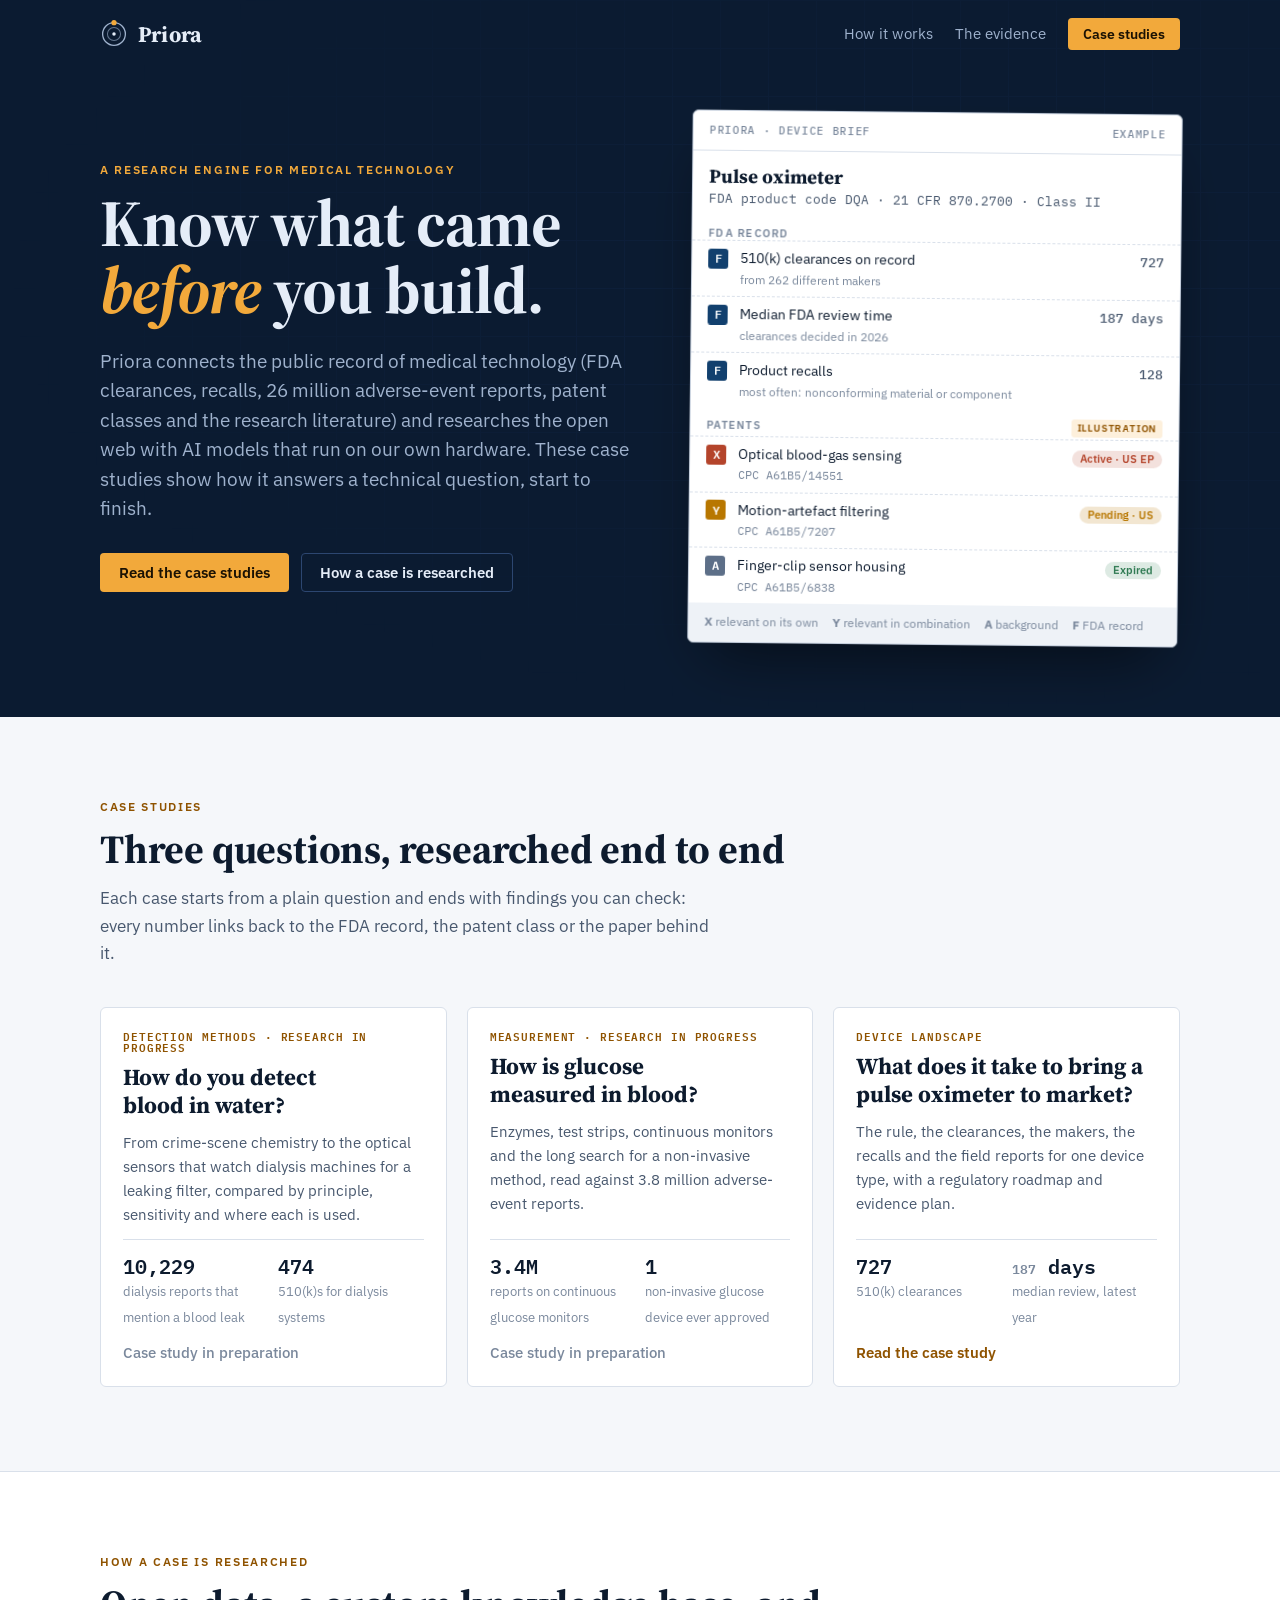
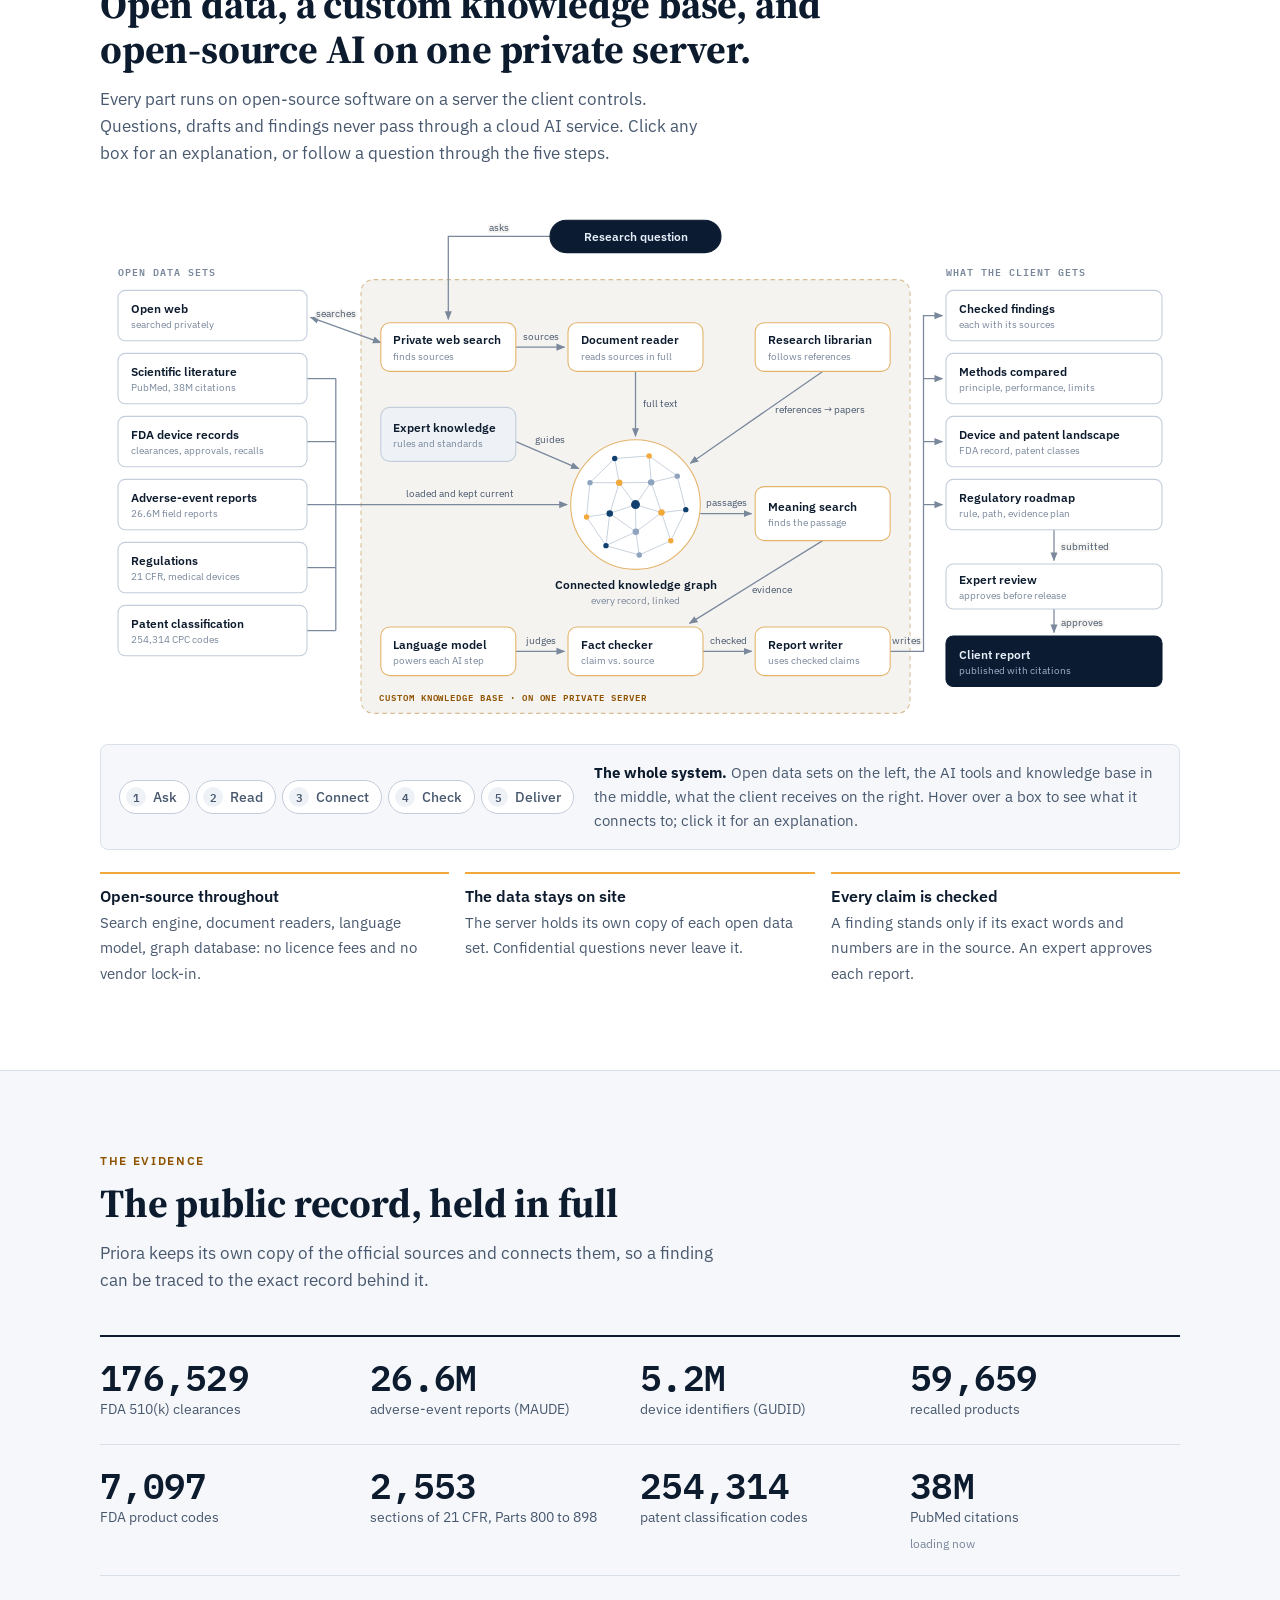
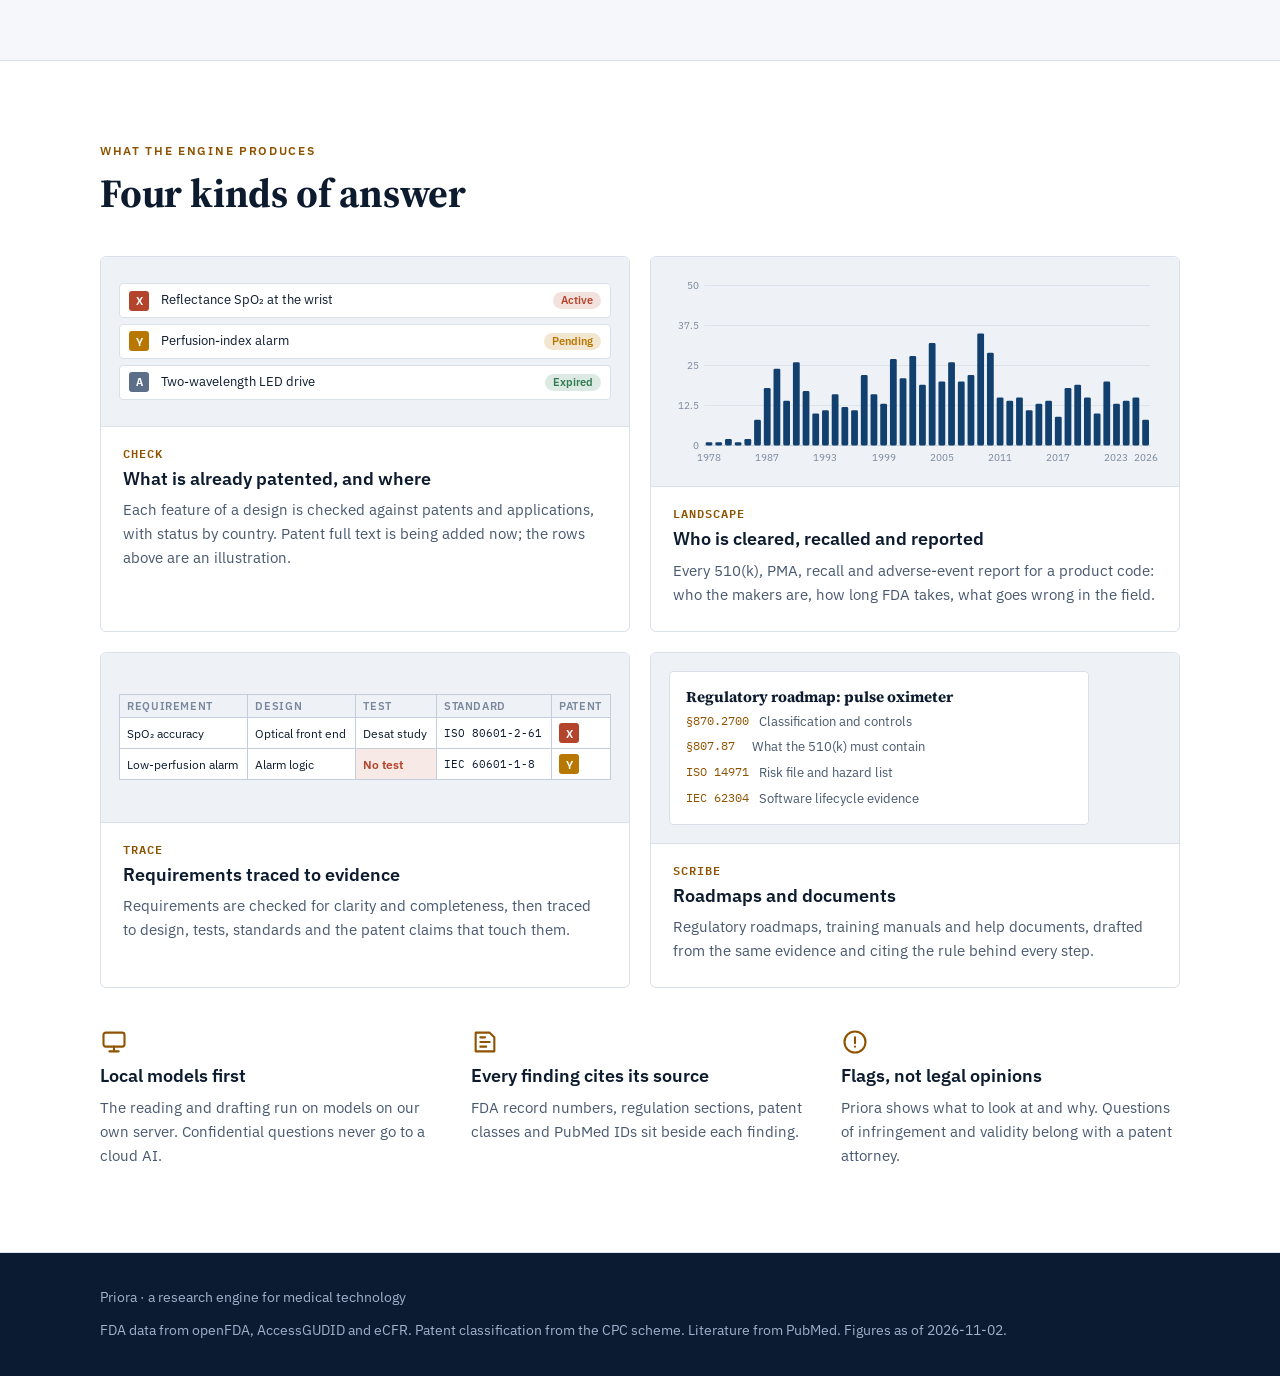
==== commit 36cd50a5: "Interactive architecture diagram: hover and click explanations" ====
--- a/index.html
+++ b/index.html
@@ -93,20 +93,19 @@
     <div class="wrap">
       <p class="eyebrow">How a case is researched</p>
       <h2>Open data, a custom knowledge base, and open-source AI on one private server.</h2>
-      <p class="sub">Every part runs on open-source software on a server the client controls. Questions, drafts and findings never pass through a cloud AI service. Follow a research question through the five steps.</p>
+      <p class="sub">Every part runs on open-source software on a server the client controls. Questions, drafts and findings never pass through a cloud AI service. Click any box for an explanation, or follow a question through the five steps.</p>
       <figure class="arch" id="arch" data-step="0">
         <p class="arch-hint">Swipe sideways to see the whole diagram.</p>
-        <div class="arch-scroll"><!--ARCH--><svg class="arch-svg" viewBox="0 0 1200 580" role="img" aria-label="Architecture: open data sets feed a custom knowledge base on one private server, where open-source AI tools search, read, connect and check, and an expert reviews the client deliverables."><defs><marker id="ah" viewBox="0 0 10 10" refX="9" refY="5" markerWidth="7" markerHeight="7" orient="auto-start-reverse"><path d="M0,1L10,5L0,9z" class="ahp"/></marker><marker id="ahOn" viewBox="0 0 10 10" refX="9" refY="5" markerWidth="7" markerHeight="7" orient="auto-start-reverse"><path d="M0,1L10,5L0,9z" class="ahp on"/></marker></defs><text class="ch" x="20" y="80">OPEN DATA SETS</text><text class="ch" x="940" y="80">WHAT THE CLIENT GETS</text><rect class="panel" x="290" y="84" width="610" height="482" rx="14"/><text class="ph" x="310" y="552">CUSTOM KNOWLEDGE BASE · ON ONE PRIVATE SERVER</text><g class="edges"><path class="edge s1" d="M500,36H387V128"/><text class="el s1" x="443" y="30" text-anchor="middle">asks</text><path class="edge s1" d="M312,154L234,126" data-both="1"/><text class="el s1" x="262" y="126" text-anchor="middle">searches</text><path class="edge s2" d="M462,159H516"/><text class="el s2" x="490" y="151" text-anchor="middle">sources</text><path class="edge s2" d="M595,186V258"/><text class="el s2" x="603" y="226" text-anchor="start">full text</text><path class="edge s2" d="M803,186L656,288"/><text class="el s2" x="750" y="232" text-anchor="start">references → papers</text><path class="edge s3 bus" d="M230,194H262M230,264H262M230,334H262M230,404H262M230,474H262M262,194V474"/><path class="edge s3" d="M262,334H519"/><text class="el s3" x="400" y="326" text-anchor="middle">loaded and kept current</text><path class="edge s3" d="M462,264L532,294"/><text class="el s3" x="500" y="266" text-anchor="middle">guides</text><path class="edge s4" d="M667,344H724"/><text class="el s4" x="696" y="336" text-anchor="middle">passages</text><path class="edge s4" d="M803,374L655,466"/><text class="el s4" x="724" y="432" text-anchor="start">evidence</text><path class="edge s4" d="M462,497H516"/><text class="el s4" x="490" y="489" text-anchor="middle">judges</text><path class="edge s5" d="M670,497H724"/><text class="el s5" x="698" y="489" text-anchor="middle">checked</text><path class="edge s5" d="M878,497H915V124H936"/><text class="el s5" x="896" y="489" text-anchor="middle">writes</text><path class="edge s5" d="M915,194H936"/><path class="edge s5" d="M915,264H936"/><path class="edge s5" d="M915,334H936"/><path class="edge s5" d="M1060,362V396"/><text class="el s5" x="1068" y="384" text-anchor="start">submitted</text><path class="edge s5" d="M1060,450V476"/><text class="el s5" x="1068" y="469" text-anchor="start">approves</text></g><g class="node ai s1 s2" id="n-search"><title>Vane (Perplexica + SearXNG)</title><rect x="312" y="132" width="150" height="54" rx="8"/><text class="t" x="326" y="156.0">Private web search</text><text class="s" x="326" y="173.0">finds sources</text></g><g class="node ai s2" id="n-reader"><title>trafilatura and Docling</title><rect x="520" y="132" width="150" height="54" rx="8"/><text class="t" x="534" y="156.0">Document reader</text><text class="s" x="534" y="173.0">reads sources in full</text></g><g class="node ai s2" id="n-libr"><title>Daemon, with an offline encyclopedia (Kiwix)</title><rect x="728" y="132" width="150" height="54" rx="8"/><text class="t" x="742" y="156.0">Research librarian</text><text class="s" x="742" y="173.0">follows references</text></g><g class="node kb s3" id="n-expert"><title>Priora Hub: curated regulatory and patent knowledge</title><rect x="312" y="226" width="150" height="60" rx="8"/><text class="t" x="326" y="253.0">Expert knowledge</text><text class="s" x="326" y="270.0">rules and standards</text></g><g class="node graph s2 s3 s4" id="n-graph"><title>Graph database (PostgreSQL with Apache AGE) holding every record and its links</title><circle class="disc" cx="595" cy="334" r="72"/><path class="gl" d="M595.0,334.0L623.9,342.9M595.0,334.0L595.4,364.2M595.0,334.0L566.4,343.8M595.0,334.0L576.9,309.8M595.0,334.0L612.4,309.3M623.9,342.9L595.4,364.2M623.9,342.9L612.4,309.3M623.9,342.9L650.9,339.6M623.9,342.9L634.2,374.2M595.4,364.2L566.4,343.8M595.4,364.2L599.2,390.0M595.4,364.2L562.2,379.6M566.4,343.8L576.9,309.8M566.4,343.8L562.2,379.6M566.4,343.8L540.6,347.8M576.9,309.8L612.4,309.3M576.9,309.8L544.4,309.6M576.9,309.8L571.9,282.8M612.4,309.3L610.2,279.9M612.4,309.3L641.4,302.4M650.9,339.6L634.2,374.2M650.9,339.6L641.4,302.4M634.2,374.2L599.2,390.0M599.2,390.0L562.2,379.6M562.2,379.6L540.6,347.8M540.6,347.8L544.4,309.6M544.4,309.6L571.9,282.8M571.9,282.8L610.2,279.9M610.2,279.9L641.4,302.4"/><circle class="gd g0" cx="595.0" cy="334.0" r="5"/><circle class="gd g1" cx="623.9" cy="342.9" r="3.6"/><circle class="gd g2" cx="595.4" cy="364.2" r="3.6"/><circle class="gd g0" cx="566.4" cy="343.8" r="3.6"/><circle class="gd g1" cx="576.9" cy="309.8" r="3.6"/><circle class="gd g2" cx="612.4" cy="309.3" r="3.6"/><circle class="gd g0" cx="650.9" cy="339.6" r="3"/><circle class="gd g1" cx="634.2" cy="374.2" r="3"/><circle class="gd g2" cx="599.2" cy="390.0" r="3"/><circle class="gd g0" cx="562.2" cy="379.6" r="3"/><circle class="gd g1" cx="540.6" cy="347.8" r="3"/><circle class="gd g2" cx="544.4" cy="309.6" r="3"/><circle class="gd g0" cx="571.9" cy="282.8" r="3"/><circle class="gd g1" cx="610.2" cy="279.9" r="3"/><circle class="gd g2" cx="641.4" cy="302.4" r="3"/><text class="t" x="595" y="428" text-anchor="middle">Connected knowledge graph</text><text class="s" x="595" y="444" text-anchor="middle">every record, linked</text></g><g class="node ai s4" id="n-meaning"><title>Embedding search (nomic-embed-text)</title><rect x="728" y="314" width="150" height="60" rx="8"/><text class="t" x="742" y="341.0">Meaning search</text><text class="s" x="742" y="358.0">finds the passage</text></g><g class="node ai s1 s4 s5" id="n-lm"><title>Open-weight model served by Ollama, on the server</title><rect x="312" y="470" width="150" height="54" rx="8"/><text class="t" x="326" y="494.0">Language model</text><text class="s" x="326" y="511.0">powers each AI step</text></g><g class="node ai s4" id="n-check"><title>Exact-quote and number checks on every claim</title><rect x="520" y="470" width="150" height="54" rx="8"/><text class="t" x="534" y="494.0">Fact checker</text><text class="s" x="534" y="511.0">claim vs. source</text></g><g class="node ai s5" id="n-writer"><title>Findings and methods from checked claims only</title><rect x="728" y="470" width="150" height="54" rx="8"/><text class="t" x="742" y="494.0">Report writer</text><text class="s" x="742" y="511.0">uses checked claims</text></g><g class="node data s1" id="n-web"><title>Public web pages, found through a private metasearch engine (SearXNG)</title><rect x="20" y="96" width="210" height="56" rx="8"/><text class="t" x="34" y="121.0">Open web</text><text class="s" x="34" y="138.0">searched privately</text></g><g class="node data s3" id="n-lit"><title>NLM PubMed baseline, held locally</title><rect x="20" y="166" width="210" height="56" rx="8"/><text class="t" x="34" y="191.0">Scientific literature</text><text class="s" x="34" y="208.0">PubMed, 38M citations</text></g><g class="node data s3" id="n-fda"><title>openFDA 510(k), PMA, recalls; AccessGUDID</title><rect x="20" y="236" width="210" height="56" rx="8"/><text class="t" x="34" y="261.0">FDA device records</text><text class="s" x="34" y="278.0">clearances, approvals, recalls</text></g><g class="node data s3" id="n-mdr"><title>FDA MAUDE database</title><rect x="20" y="306" width="210" height="56" rx="8"/><text class="t" x="34" y="331.0">Adverse-event reports</text><text class="s" x="34" y="348.0">26.6M field reports</text></g><g class="node data s3" id="n-cfr"><title>eCFR Title 21, Parts 800-898</title><rect x="20" y="376" width="210" height="56" rx="8"/><text class="t" x="34" y="401.0">Regulations</text><text class="s" x="34" y="418.0">21 CFR, medical devices</text></g><g class="node data s3" id="n-cpc"><title>Cooperative Patent Classification scheme</title><rect x="20" y="446" width="210" height="56" rx="8"/><text class="t" x="34" y="471.0">Patent classification</text><text class="s" x="34" y="488.0">254,314 CPC codes</text></g><g class="node out s5" id="n-o1"><rect x="940" y="96" width="240" height="56" rx="8"/><text class="t" x="954" y="121.0">Checked findings</text><text class="s" x="954" y="138.0">each with its sources</text></g><g class="node out s5" id="n-o2"><rect x="940" y="166" width="240" height="56" rx="8"/><text class="t" x="954" y="191.0">Methods compared</text><text class="s" x="954" y="208.0">principle, performance, limits</text></g><g class="node out s5" id="n-o3"><rect x="940" y="236" width="240" height="56" rx="8"/><text class="t" x="954" y="261.0">Device and patent landscape</text><text class="s" x="954" y="278.0">FDA record, patent classes</text></g><g class="node out s5" id="n-o4"><rect x="940" y="306" width="240" height="56" rx="8"/><text class="t" x="954" y="331.0">Regulatory roadmap</text><text class="s" x="954" y="348.0">rule, path, evidence plan</text></g><g class="node out s5" id="n-review"><rect x="940" y="400" width="240" height="50" rx="8"/><text class="t" x="954" y="422.0">Expert review</text><text class="s" x="954" y="439.0">approves before release</text></g><g class="node out accent s5" id="n-report"><rect x="940" y="480" width="240" height="56" rx="8"/><text class="t" x="954" y="505.0">Client report</text><text class="s" x="954" y="522.0">published with citations</text></g><g class="node q s1" id="n-q"><rect x="500" y="18" width="190" height="36" rx="18"/><text class="t" x="595" y="41" text-anchor="middle">Research question</text></g></svg><!--/ARCH--></div>
+        <div class="arch-scroll"><!--ARCH--><svg class="arch-svg" viewBox="0 0 1200 580" role="img" aria-label="Architecture: open data sets feed a custom knowledge base on one private server, where open-source AI tools search, read, connect and check, and an expert reviews the client deliverables."><defs><marker id="ah" viewBox="0 0 10 10" refX="9" refY="5" markerWidth="7" markerHeight="7" orient="auto-start-reverse"><path d="M0,1L10,5L0,9z" class="ahp"/></marker><marker id="ahOn" viewBox="0 0 10 10" refX="9" refY="5" markerWidth="7" markerHeight="7" orient="auto-start-reverse"><path d="M0,1L10,5L0,9z" class="ahp on"/></marker></defs><text class="ch" x="20" y="80">OPEN DATA SETS</text><text class="ch" x="940" y="80">WHAT THE CLIENT GETS</text><rect class="panel" x="290" y="84" width="610" height="482" rx="14"/><text class="ph" x="310" y="552">CUSTOM KNOWLEDGE BASE · ON ONE PRIVATE SERVER</text><g class="edges"><path class="edge s1" d="M500,36H387V128" data-n="q search"/><text class="el s1" x="443" y="30" text-anchor="middle" data-n="q search">asks</text><path class="edge s1" d="M312,154L234,126" data-n="search web" data-both="1"/><text class="el s1" x="262" y="126" text-anchor="middle" data-n="search web">searches</text><path class="edge s2" d="M462,159H516" data-n="search reader"/><text class="el s2" x="490" y="151" text-anchor="middle" data-n="search reader">sources</text><path class="edge s2" d="M595,186V258" data-n="reader graph"/><text class="el s2" x="603" y="226" text-anchor="start" data-n="reader graph">full text</text><path class="edge s2" d="M803,186L656,288" data-n="libr graph"/><text class="el s2" x="750" y="232" text-anchor="start" data-n="libr graph">references → papers</text><path class="edge s3 bus" d="M262,194V474" data-n="lit fda mdr cfr cpc graph"/><path class="edge s3 bus" d="M230,194H262" data-n="lit graph"/><path class="edge s3 bus" d="M230,264H262" data-n="fda graph"/><path class="edge s3 bus" d="M230,334H262" data-n="mdr graph"/><path class="edge s3 bus" d="M230,404H262" data-n="cfr graph"/><path class="edge s3 bus" d="M230,474H262" data-n="cpc graph"/><path class="edge s3" d="M262,334H519" data-n="lit fda mdr cfr cpc graph"/><text class="el s3" x="400" y="326" text-anchor="middle" data-n="lit fda mdr cfr cpc graph">loaded and kept current</text><path class="edge s3" d="M462,264L532,294" data-n="expert graph"/><text class="el s3" x="500" y="266" text-anchor="middle" data-n="expert graph">guides</text><path class="edge s4" d="M667,344H724" data-n="graph meaning"/><text class="el s4" x="696" y="336" text-anchor="middle" data-n="graph meaning">passages</text><path class="edge s4" d="M803,374L655,466" data-n="meaning check"/><text class="el s4" x="724" y="432" text-anchor="start" data-n="meaning check">evidence</text><path class="edge s4" d="M462,497H516" data-n="lm check"/><text class="el s4" x="490" y="489" text-anchor="middle" data-n="lm check">judges</text><path class="edge s5" d="M670,497H724" data-n="check writer"/><text class="el s5" x="698" y="489" text-anchor="middle" data-n="check writer">checked</text><path class="edge s5" d="M878,497H915V124H936" data-n="writer o1 o2 o3 o4"/><text class="el s5" x="896" y="489" text-anchor="middle" data-n="writer o1 o2 o3 o4">writes</text><path class="edge s5" d="M915,194H936" data-n="writer o2"/><path class="edge s5" d="M915,264H936" data-n="writer o3"/><path class="edge s5" d="M915,334H936" data-n="writer o4"/><path class="edge s5" d="M1060,362V396" data-n="o1 o2 o3 o4 review"/><text class="el s5" x="1068" y="384" text-anchor="start" data-n="o1 o2 o3 o4 review">submitted</text><path class="edge s5" d="M1060,450V476" data-n="review report"/><text class="el s5" x="1068" y="469" text-anchor="start" data-n="review report">approves</text></g><g class="node ai s1 s2" id="n-search" data-id="search" tabindex="0" role="button" aria-label="Private web search: finds sources. Open explanation"><rect x="312" y="132" width="150" height="54" rx="8"/><text class="t" x="326" y="156.0">Private web search</text><text class="s" x="326" y="173.0">finds sources</text></g><g class="node ai s2" id="n-reader" data-id="reader" tabindex="0" role="button" aria-label="Document reader: reads sources in full. Open explanation"><rect x="520" y="132" width="150" height="54" rx="8"/><text class="t" x="534" y="156.0">Document reader</text><text class="s" x="534" y="173.0">reads sources in full</text></g><g class="node ai s2" id="n-libr" data-id="libr" tabindex="0" role="button" aria-label="Research librarian: follows references. Open explanation"><rect x="728" y="132" width="150" height="54" rx="8"/><text class="t" x="742" y="156.0">Research librarian</text><text class="s" x="742" y="173.0">follows references</text></g><g class="node kb s3" id="n-expert" data-id="expert" tabindex="0" role="button" aria-label="Expert knowledge: rules and standards. Open explanation"><rect x="312" y="226" width="150" height="60" rx="8"/><text class="t" x="326" y="253.0">Expert knowledge</text><text class="s" x="326" y="270.0">rules and standards</text></g><g class="node graph s2 s3 s4" id="n-graph" data-id="graph" tabindex="0" role="button" aria-label="Connected knowledge graph: every record, linked. Open explanation"><circle class="disc" cx="595" cy="334" r="72"/><path class="gl" d="M595.0,334.0L623.9,342.9M595.0,334.0L595.4,364.2M595.0,334.0L566.4,343.8M595.0,334.0L576.9,309.8M595.0,334.0L612.4,309.3M623.9,342.9L595.4,364.2M623.9,342.9L612.4,309.3M623.9,342.9L650.9,339.6M623.9,342.9L634.2,374.2M595.4,364.2L566.4,343.8M595.4,364.2L599.2,390.0M595.4,364.2L562.2,379.6M566.4,343.8L576.9,309.8M566.4,343.8L562.2,379.6M566.4,343.8L540.6,347.8M576.9,309.8L612.4,309.3M576.9,309.8L544.4,309.6M576.9,309.8L571.9,282.8M612.4,309.3L610.2,279.9M612.4,309.3L641.4,302.4M650.9,339.6L634.2,374.2M650.9,339.6L641.4,302.4M634.2,374.2L599.2,390.0M599.2,390.0L562.2,379.6M562.2,379.6L540.6,347.8M540.6,347.8L544.4,309.6M544.4,309.6L571.9,282.8M571.9,282.8L610.2,279.9M610.2,279.9L641.4,302.4"/><circle class="gd g0" cx="595.0" cy="334.0" r="5"/><circle class="gd g1" cx="623.9" cy="342.9" r="3.6"/><circle class="gd g2" cx="595.4" cy="364.2" r="3.6"/><circle class="gd g0" cx="566.4" cy="343.8" r="3.6"/><circle class="gd g1" cx="576.9" cy="309.8" r="3.6"/><circle class="gd g2" cx="612.4" cy="309.3" r="3.6"/><circle class="gd g0" cx="650.9" cy="339.6" r="3"/><circle class="gd g1" cx="634.2" cy="374.2" r="3"/><circle class="gd g2" cx="599.2" cy="390.0" r="3"/><circle class="gd g0" cx="562.2" cy="379.6" r="3"/><circle class="gd g1" cx="540.6" cy="347.8" r="3"/><circle class="gd g2" cx="544.4" cy="309.6" r="3"/><circle class="gd g0" cx="571.9" cy="282.8" r="3"/><circle class="gd g1" cx="610.2" cy="279.9" r="3"/><circle class="gd g2" cx="641.4" cy="302.4" r="3"/><text class="t" x="595" y="428" text-anchor="middle">Connected knowledge graph</text><text class="s" x="595" y="444" text-anchor="middle">every record, linked</text></g><g class="node ai s4" id="n-meaning" data-id="meaning" tabindex="0" role="button" aria-label="Meaning search: finds the passage. Open explanation"><rect x="728" y="314" width="150" height="60" rx="8"/><text class="t" x="742" y="341.0">Meaning search</text><text class="s" x="742" y="358.0">finds the passage</text></g><g class="node ai s1 s4 s5" id="n-lm" data-id="lm" tabindex="0" role="button" aria-label="Language model: powers each AI step. Open explanation"><rect x="312" y="470" width="150" height="54" rx="8"/><text class="t" x="326" y="494.0">Language model</text><text class="s" x="326" y="511.0">powers each AI step</text></g><g class="node ai s4" id="n-check" data-id="check" tabindex="0" role="button" aria-label="Fact checker: claim vs. source. Open explanation"><rect x="520" y="470" width="150" height="54" rx="8"/><text class="t" x="534" y="494.0">Fact checker</text><text class="s" x="534" y="511.0">claim vs. source</text></g><g class="node ai s5" id="n-writer" data-id="writer" tabindex="0" role="button" aria-label="Report writer: uses checked claims. Open explanation"><rect x="728" y="470" width="150" height="54" rx="8"/><text class="t" x="742" y="494.0">Report writer</text><text class="s" x="742" y="511.0">uses checked claims</text></g><g class="node data s1" id="n-web" data-id="web" tabindex="0" role="button" aria-label="Open web: searched privately. Open explanation"><rect x="20" y="96" width="210" height="56" rx="8"/><text class="t" x="34" y="121.0">Open web</text><text class="s" x="34" y="138.0">searched privately</text></g><g class="node data s3" id="n-lit" data-id="lit" tabindex="0" role="button" aria-label="Scientific literature: PubMed, 38M citations. Open explanation"><rect x="20" y="166" width="210" height="56" rx="8"/><text class="t" x="34" y="191.0">Scientific literature</text><text class="s" x="34" y="208.0">PubMed, 38M citations</text></g><g class="node data s3" id="n-fda" data-id="fda" tabindex="0" role="button" aria-label="FDA device records: clearances, approvals, recalls. Open explanation"><rect x="20" y="236" width="210" height="56" rx="8"/><text class="t" x="34" y="261.0">FDA device records</text><text class="s" x="34" y="278.0">clearances, approvals, recalls</text></g><g class="node data s3" id="n-mdr" data-id="mdr" tabindex="0" role="button" aria-label="Adverse-event reports: 26.6M field reports. Open explanation"><rect x="20" y="306" width="210" height="56" rx="8"/><text class="t" x="34" y="331.0">Adverse-event reports</text><text class="s" x="34" y="348.0">26.6M field reports</text></g><g class="node data s3" id="n-cfr" data-id="cfr" tabindex="0" role="button" aria-label="Regulations: 21 CFR, medical devices. Open explanation"><rect x="20" y="376" width="210" height="56" rx="8"/><text class="t" x="34" y="401.0">Regulations</text><text class="s" x="34" y="418.0">21 CFR, medical devices</text></g><g class="node data s3" id="n-cpc" data-id="cpc" tabindex="0" role="button" aria-label="Patent classification: 254,314 CPC codes. Open explanation"><rect x="20" y="446" width="210" height="56" rx="8"/><text class="t" x="34" y="471.0">Patent classification</text><text class="s" x="34" y="488.0">254,314 CPC codes</text></g><g class="node out s5" id="n-o1" data-id="o1" tabindex="0" role="button" aria-label="Checked findings: each with its sources. Open explanation"><rect x="940" y="96" width="240" height="56" rx="8"/><text class="t" x="954" y="121.0">Checked findings</text><text class="s" x="954" y="138.0">each with its sources</text></g><g class="node out s5" id="n-o2" data-id="o2" tabindex="0" role="button" aria-label="Methods compared: principle, performance, limits. Open explanation"><rect x="940" y="166" width="240" height="56" rx="8"/><text class="t" x="954" y="191.0">Methods compared</text><text class="s" x="954" y="208.0">principle, performance, limits</text></g><g class="node out s5" id="n-o3" data-id="o3" tabindex="0" role="button" aria-label="Device and patent landscape: FDA record, patent classes. Open explanation"><rect x="940" y="236" width="240" height="56" rx="8"/><text class="t" x="954" y="261.0">Device and patent landscape</text><text class="s" x="954" y="278.0">FDA record, patent classes</text></g><g class="node out s5" id="n-o4" data-id="o4" tabindex="0" role="button" aria-label="Regulatory roadmap: rule, path, evidence plan. Open explanation"><rect x="940" y="306" width="240" height="56" rx="8"/><text class="t" x="954" y="331.0">Regulatory roadmap</text><text class="s" x="954" y="348.0">rule, path, evidence plan</text></g><g class="node out s5" id="n-review" data-id="review" tabindex="0" role="button" aria-label="Expert review: approves before release. Open explanation"><rect x="940" y="400" width="240" height="50" rx="8"/><text class="t" x="954" y="422.0">Expert review</text><text class="s" x="954" y="439.0">approves before release</text></g><g class="node out accent s5" id="n-report" data-id="report" tabindex="0" role="button" aria-label="Client report: published with citations. Open explanation"><rect x="940" y="480" width="240" height="56" rx="8"/><text class="t" x="954" y="505.0">Client report</text><text class="s" x="954" y="522.0">published with citations</text></g><g class="node q s1" id="n-q" data-id="q" tabindex="0" role="button" aria-label="Research question. Open explanation"><rect x="500" y="18" width="190" height="36" rx="18"/><text class="t" x="595" y="41" text-anchor="middle">Research question</text></g></svg><!--/ARCH--></div>
         <figcaption class="arch-cap">
-          <div class="arch-steps" role="group" aria-label="Steps">
-            <button type="button" data-s="1"><b>1</b>Ask</button>
-            <button type="button" data-s="2"><b>2</b>Read</button>
-            <button type="button" data-s="3"><b>3</b>Connect</button>
-            <button type="button" data-s="4"><b>4</b>Check</button>
-            <button type="button" data-s="5"><b>5</b>Deliver</button>
-            <button type="button" class="arch-play" aria-pressed="false">Play</button>
+          <div class="arch-steps" role="group" aria-label="Follow a question, step by step">
+            <button type="button" data-s="1" aria-pressed="false"><b>1</b>Ask</button>
+            <button type="button" data-s="2" aria-pressed="false"><b>2</b>Read</button>
+            <button type="button" data-s="3" aria-pressed="false"><b>3</b>Connect</button>
+            <button type="button" data-s="4" aria-pressed="false"><b>4</b>Check</button>
+            <button type="button" data-s="5" aria-pressed="false"><b>5</b>Deliver</button>
           </div>
-          <p class="arch-text" aria-live="polite"><b>The whole system.</b> Open data sets on the left, the AI tools and knowledge base in the middle, what the client receives on the right. Press play, or choose a step.</p>
+          <p class="arch-text" aria-live="polite"><b>The whole system.</b> Open data sets on the left, the AI tools and knowledge base in the middle, what the client receives on the right. Hover over a box to see what it connects to; click it for an explanation.</p>
         </figcaption>
       </figure>
       <ul class="arch-notes">
--- a/assets/site.css
+++ b/assets/site.css
@@ -325,18 +325,14 @@
 .arch-svg .edge.bus { marker-end: none; }
 .arch-svg .ahp { fill: var(--ink-3); } .arch-svg .ahp.on { fill: var(--amber); }
 .arch-svg .el { font-size: 11px; fill: var(--ink-2); paint-order: stroke; stroke: color-mix(in srgb, var(--amber) 5%, var(--paper)); stroke-width: 4px; stroke-linejoin: round; }
-.arch-svg .node, .arch-svg .edge, .arch-svg .el { transition: opacity .45s ease, stroke .3s ease; }
-.arch:not([data-step="0"]) .arch-svg .node, .arch:not([data-step="0"]) .arch-svg .edge, .arch:not([data-step="0"]) .arch-svg .el { opacity: .22; }
-@keyframes arch-flow { to { stroke-dashoffset: -20; } }
-@keyframes arch-pulse { 50% { opacity: .35; } }
-.arch-svg .gd.g1 { animation: arch-pulse 2.4s ease-in-out infinite; } .arch-svg .gd.g2 { animation: arch-pulse 3.1s ease-in-out infinite .8s; }
+.arch-svg .node, .arch-svg .edge, .arch-svg .el { transition: opacity .15s ease; }
+.arch:not([data-step="0"]):not(.hovering) .arch-svg .node, .arch:not([data-step="0"]):not(.hovering) .arch-svg .edge, .arch:not([data-step="0"]):not(.hovering) .arch-svg .el { opacity: .22; }
 .arch-cap { display: grid; grid-template-columns: auto minmax(0, 1fr); gap: 20px; align-items: center; margin-top: 18px; padding: 16px 18px; background: var(--paper); border: 1px solid var(--rule); border-radius: 8px; }
 .arch-steps { display: flex; flex-wrap: wrap; gap: 6px; }
 .arch-steps button { font: 500 13.5px var(--ui); color: var(--ink-2); background: var(--surface); border: 1px solid var(--rule-2); border-radius: 20px; padding: 6px 12px 6px 6px; cursor: pointer; display: inline-flex; align-items: center; gap: 7px; }
 .arch-steps button b { display: inline-grid; place-items: center; width: 20px; height: 20px; border-radius: 50%; background: var(--surface-2); font: 600 11px var(--mono); color: var(--ink-2); }
-.arch-steps button[aria-current="step"] { border-color: var(--amber); color: var(--ink); }
-.arch-steps button[aria-current="step"] b { background: var(--amber); color: #1b1203; }
-.arch-steps .arch-play { padding-left: 12px; background: var(--navy); color: var(--on-navy); border-color: var(--navy); }
+.arch-steps button[aria-pressed="true"] { border-color: var(--amber); color: var(--ink); }
+.arch-steps button[aria-pressed="true"] b { background: var(--amber); color: #1b1203; }
 .arch-text { margin: 0; color: var(--ink-2); font-size: 15px; min-height: 3em; }
 .arch-text b { color: var(--ink); }
 .arch-notes { list-style: none; margin: 22px 0 0; padding: 0; display: grid; grid-template-columns: repeat(3, minmax(0, 1fr)); gap: 16px; }
@@ -344,30 +340,50 @@
 .arch-notes b { display: block; font: 600 15.5px var(--ui); margin-bottom: 4px; }
 .arch-notes span { color: var(--ink-2); font-size: 14.5px; }
 @media (max-width: 860px) { .arch-cap { grid-template-columns: minmax(0, 1fr); } .arch-notes { grid-template-columns: minmax(0, 1fr); } }
-.arch[data-step="1"] .arch-svg .s1 { opacity: 1; }
-.arch[data-step="1"] .arch-svg .edge.s1 { stroke: var(--amber); stroke-width: 2.2; stroke-dasharray: 7 3; animation: arch-flow .8s linear infinite; marker-end: url(#ahOn); }
-.arch[data-step="1"] .arch-svg .edge.s1[data-both] { marker-start: url(#ahOn); }
-.arch[data-step="1"] .arch-svg .edge.bus.s1 { marker-end: none; }
-.arch[data-step="1"] .arch-svg .node.s1 rect, .arch[data-step="1"] .arch-svg .node.s1 .disc { stroke: var(--amber); stroke-width: 2; }
-.arch[data-step="2"] .arch-svg .s2 { opacity: 1; }
-.arch[data-step="2"] .arch-svg .edge.s2 { stroke: var(--amber); stroke-width: 2.2; stroke-dasharray: 7 3; animation: arch-flow .8s linear infinite; marker-end: url(#ahOn); }
-.arch[data-step="2"] .arch-svg .edge.s2[data-both] { marker-start: url(#ahOn); }
-.arch[data-step="2"] .arch-svg .edge.bus.s2 { marker-end: none; }
-.arch[data-step="2"] .arch-svg .node.s2 rect, .arch[data-step="2"] .arch-svg .node.s2 .disc { stroke: var(--amber); stroke-width: 2; }
-.arch[data-step="3"] .arch-svg .s3 { opacity: 1; }
-.arch[data-step="3"] .arch-svg .edge.s3 { stroke: var(--amber); stroke-width: 2.2; stroke-dasharray: 7 3; animation: arch-flow .8s linear infinite; marker-end: url(#ahOn); }
-.arch[data-step="3"] .arch-svg .edge.s3[data-both] { marker-start: url(#ahOn); }
-.arch[data-step="3"] .arch-svg .edge.bus.s3 { marker-end: none; }
-.arch[data-step="3"] .arch-svg .node.s3 rect, .arch[data-step="3"] .arch-svg .node.s3 .disc { stroke: var(--amber); stroke-width: 2; }
-.arch[data-step="4"] .arch-svg .s4 { opacity: 1; }
-.arch[data-step="4"] .arch-svg .edge.s4 { stroke: var(--amber); stroke-width: 2.2; stroke-dasharray: 7 3; animation: arch-flow .8s linear infinite; marker-end: url(#ahOn); }
-.arch[data-step="4"] .arch-svg .edge.s4[data-both] { marker-start: url(#ahOn); }
-.arch[data-step="4"] .arch-svg .edge.bus.s4 { marker-end: none; }
-.arch[data-step="4"] .arch-svg .node.s4 rect, .arch[data-step="4"] .arch-svg .node.s4 .disc { stroke: var(--amber); stroke-width: 2; }
-.arch[data-step="5"] .arch-svg .s5 { opacity: 1; }
-.arch[data-step="5"] .arch-svg .edge.s5 { stroke: var(--amber); stroke-width: 2.2; stroke-dasharray: 7 3; animation: arch-flow .8s linear infinite; marker-end: url(#ahOn); }
-.arch[data-step="5"] .arch-svg .edge.s5[data-both] { marker-start: url(#ahOn); }
-.arch[data-step="5"] .arch-svg .edge.bus.s5 { marker-end: none; }
-.arch[data-step="5"] .arch-svg .node.s5 rect, .arch[data-step="5"] .arch-svg .node.s5 .disc { stroke: var(--amber); stroke-width: 2; }
 .case.soon { cursor: default; } .case.soon:hover { border-color: var(--rule); } .case.soon .go { color: var(--ink-3); font-weight: 500; }
 .arch-hint { display: none; margin: 0 0 8px; font-size: 13px; color: var(--ink-3); } @media (max-width: 860px) { .arch-hint { display: block; } }
+
+.arch-svg .node { cursor: pointer; outline: none; }
+.arch-svg .node:hover rect, .arch-svg .node:hover .disc, .arch-svg .node:focus-visible rect, .arch-svg .node:focus-visible .disc { stroke: var(--amber); stroke-width: 2; }
+.arch-svg .node:focus-visible rect { stroke-width: 2.6; }
+.arch.hovering .arch-svg .node:not(.hl), .arch.hovering .arch-svg .edge:not(.hl), .arch.hovering .arch-svg .el:not(.hl) { opacity: .22; }
+.arch.hovering .arch-svg .node.hl, .arch.hovering .arch-svg .edge.hl, .arch.hovering .arch-svg .el.hl { opacity: 1; }
+.arch .arch-svg .edge.hl { stroke: var(--amber); stroke-width: 2.2; marker-end: url(#ahOn); }
+.arch .arch-svg .edge.hl[data-both] { marker-start: url(#ahOn); }
+.arch .arch-svg .edge.bus.hl { marker-end: none; }
+.arch .arch-svg .node.self rect, .arch .arch-svg .node.self .disc { stroke: var(--amber); stroke-width: 2.4; }
+.arch { position: relative; }
+.arch-pop { position: absolute; z-index: 5; width: 300px; padding: 16px 18px 14px; background: var(--surface); border: 1px solid var(--rule-2); border-top: 3px solid var(--amber); border-radius: 8px;
+  box-shadow: 0 12px 32px rgba(8, 20, 40, .18); font-size: 14.5px; color: var(--ink-2); }
+.arch-pop h3 { margin: 0 24px 8px 0; font: 600 17px/1.25 var(--ui); color: var(--ink); }
+.arch-pop p { margin: 0 0 8px; }
+.arch-pop p b { color: var(--ink); font-weight: 600; }
+.arch-pop .built { margin: 10px 0 0; padding-top: 8px; border-top: 1px solid var(--rule); font: 500 12px/1.4 var(--mono); color: var(--ink-3); }
+.arch-pop .x { position: absolute; top: 8px; right: 8px; width: 28px; height: 28px; border: 0; border-radius: 50%; background: transparent; color: var(--ink-3); font-size: 20px; line-height: 1; cursor: pointer; }
+.arch-pop .x:hover { background: var(--surface-2); color: var(--ink); }
+.arch-pop.sheet { position: fixed; left: 12px; right: 12px; bottom: 12px; top: auto; width: auto; max-height: 60vh; overflow: auto; }
+.arch[data-step="1"]:not(.hovering) .arch-svg .s1 { opacity: 1; }
+.arch[data-step="1"]:not(.hovering) .arch-svg .edge.s1 { stroke: var(--amber); stroke-width: 2.2; marker-end: url(#ahOn); }
+.arch[data-step="1"]:not(.hovering) .arch-svg .edge.s1[data-both] { marker-start: url(#ahOn); }
+.arch[data-step="1"]:not(.hovering) .arch-svg .edge.bus.s1 { marker-end: none; }
+.arch[data-step="1"]:not(.hovering) .arch-svg .node.s1 rect, .arch[data-step="1"]:not(.hovering) .arch-svg .node.s1 .disc { stroke: var(--amber); stroke-width: 2; }
+.arch[data-step="2"]:not(.hovering) .arch-svg .s2 { opacity: 1; }
+.arch[data-step="2"]:not(.hovering) .arch-svg .edge.s2 { stroke: var(--amber); stroke-width: 2.2; marker-end: url(#ahOn); }
+.arch[data-step="2"]:not(.hovering) .arch-svg .edge.s2[data-both] { marker-start: url(#ahOn); }
+.arch[data-step="2"]:not(.hovering) .arch-svg .edge.bus.s2 { marker-end: none; }
+.arch[data-step="2"]:not(.hovering) .arch-svg .node.s2 rect, .arch[data-step="2"]:not(.hovering) .arch-svg .node.s2 .disc { stroke: var(--amber); stroke-width: 2; }
+.arch[data-step="3"]:not(.hovering) .arch-svg .s3 { opacity: 1; }
+.arch[data-step="3"]:not(.hovering) .arch-svg .edge.s3 { stroke: var(--amber); stroke-width: 2.2; marker-end: url(#ahOn); }
+.arch[data-step="3"]:not(.hovering) .arch-svg .edge.s3[data-both] { marker-start: url(#ahOn); }
+.arch[data-step="3"]:not(.hovering) .arch-svg .edge.bus.s3 { marker-end: none; }
+.arch[data-step="3"]:not(.hovering) .arch-svg .node.s3 rect, .arch[data-step="3"]:not(.hovering) .arch-svg .node.s3 .disc { stroke: var(--amber); stroke-width: 2; }
+.arch[data-step="4"]:not(.hovering) .arch-svg .s4 { opacity: 1; }
+.arch[data-step="4"]:not(.hovering) .arch-svg .edge.s4 { stroke: var(--amber); stroke-width: 2.2; marker-end: url(#ahOn); }
+.arch[data-step="4"]:not(.hovering) .arch-svg .edge.s4[data-both] { marker-start: url(#ahOn); }
+.arch[data-step="4"]:not(.hovering) .arch-svg .edge.bus.s4 { marker-end: none; }
+.arch[data-step="4"]:not(.hovering) .arch-svg .node.s4 rect, .arch[data-step="4"]:not(.hovering) .arch-svg .node.s4 .disc { stroke: var(--amber); stroke-width: 2; }
+.arch[data-step="5"]:not(.hovering) .arch-svg .s5 { opacity: 1; }
+.arch[data-step="5"]:not(.hovering) .arch-svg .edge.s5 { stroke: var(--amber); stroke-width: 2.2; marker-end: url(#ahOn); }
+.arch[data-step="5"]:not(.hovering) .arch-svg .edge.s5[data-both] { marker-start: url(#ahOn); }
+.arch[data-step="5"]:not(.hovering) .arch-svg .edge.bus.s5 { marker-end: none; }
+.arch[data-step="5"]:not(.hovering) .arch-svg .node.s5 rect, .arch[data-step="5"]:not(.hovering) .arch-svg .node.s5 .disc { stroke: var(--amber); stroke-width: 2; }
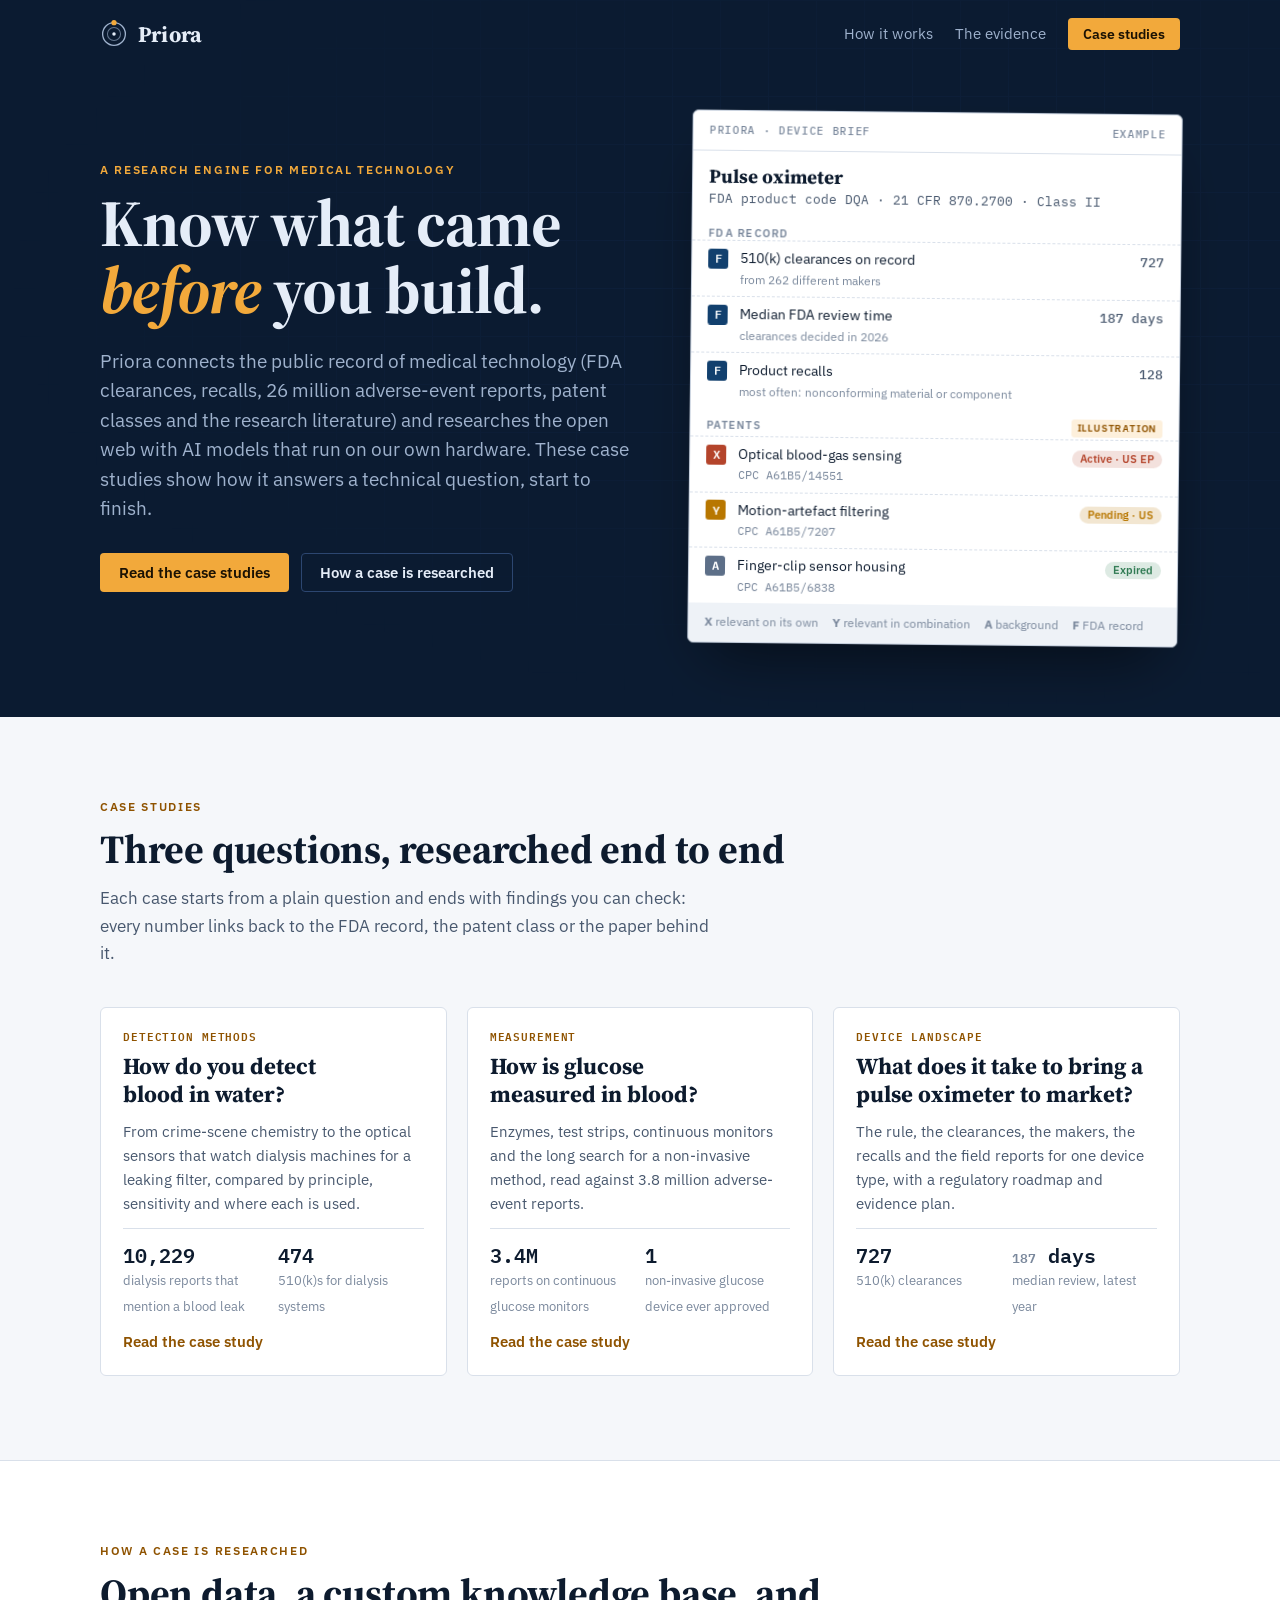
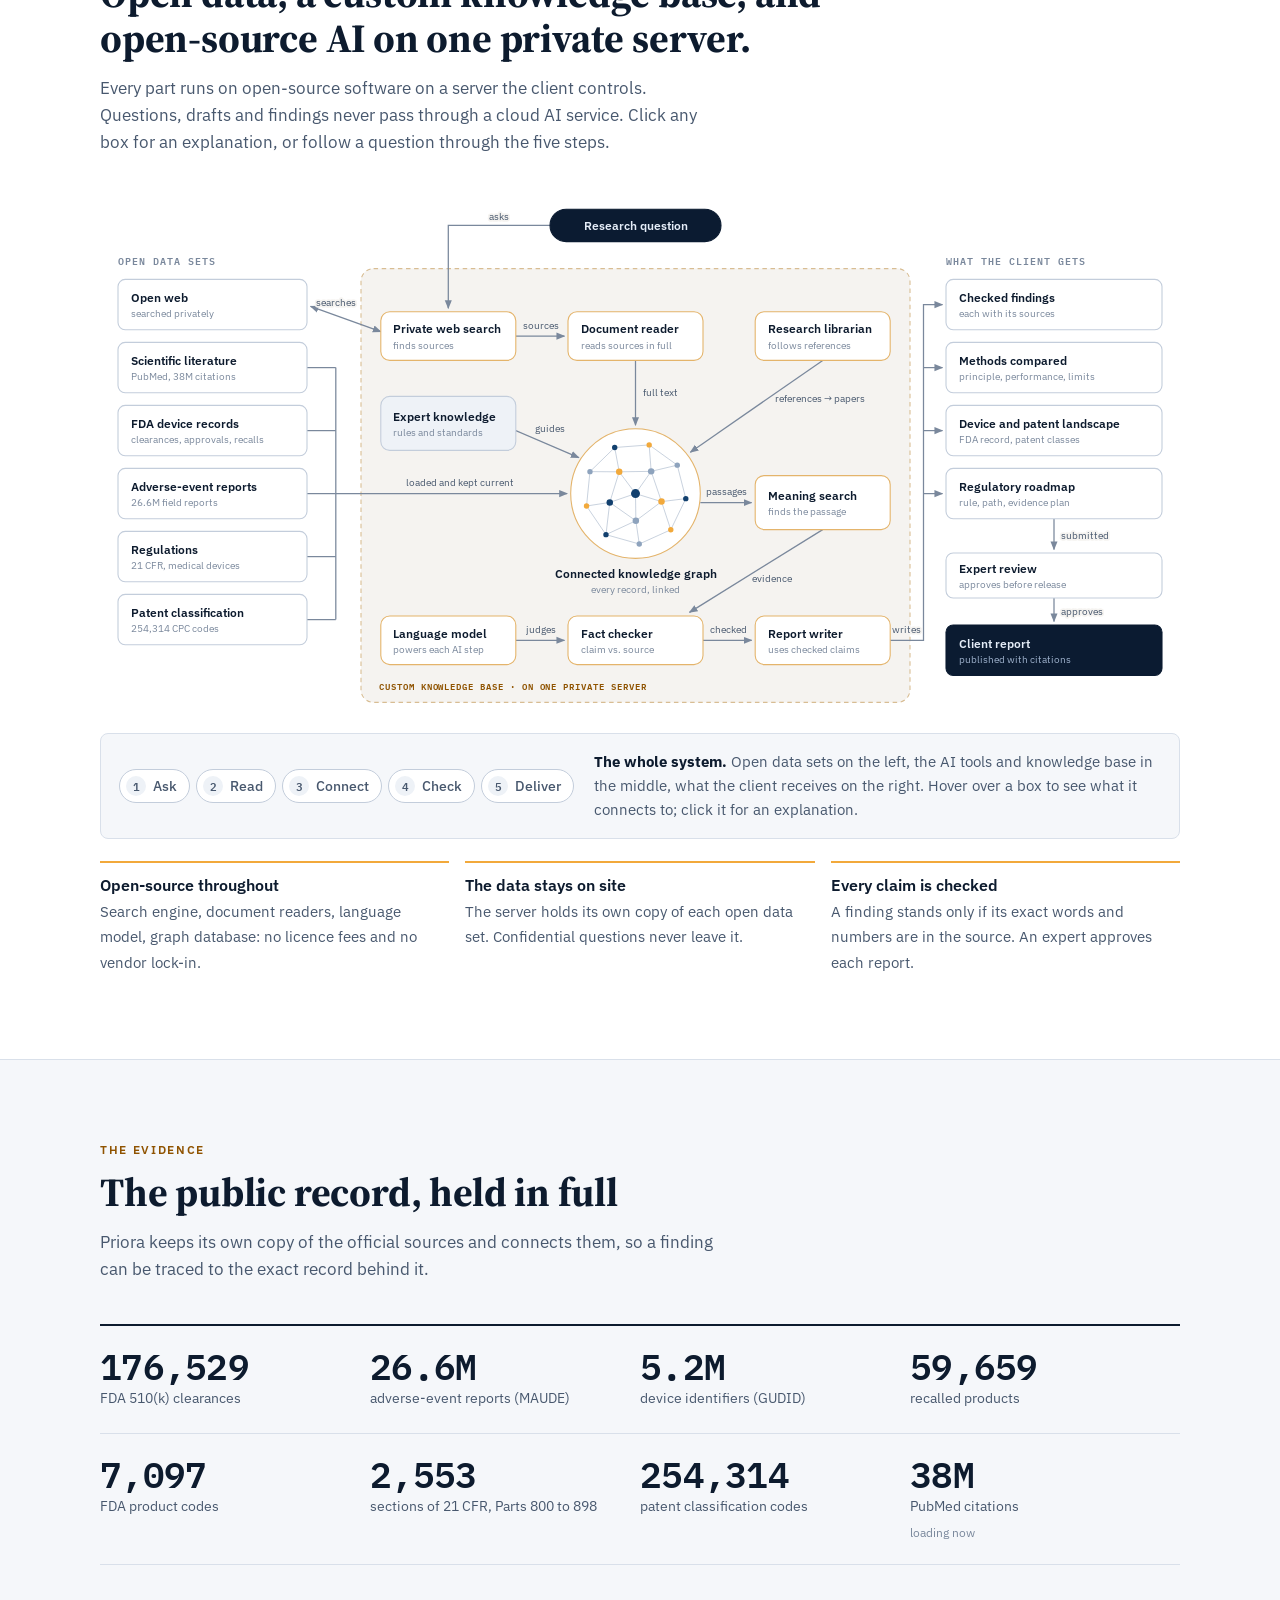
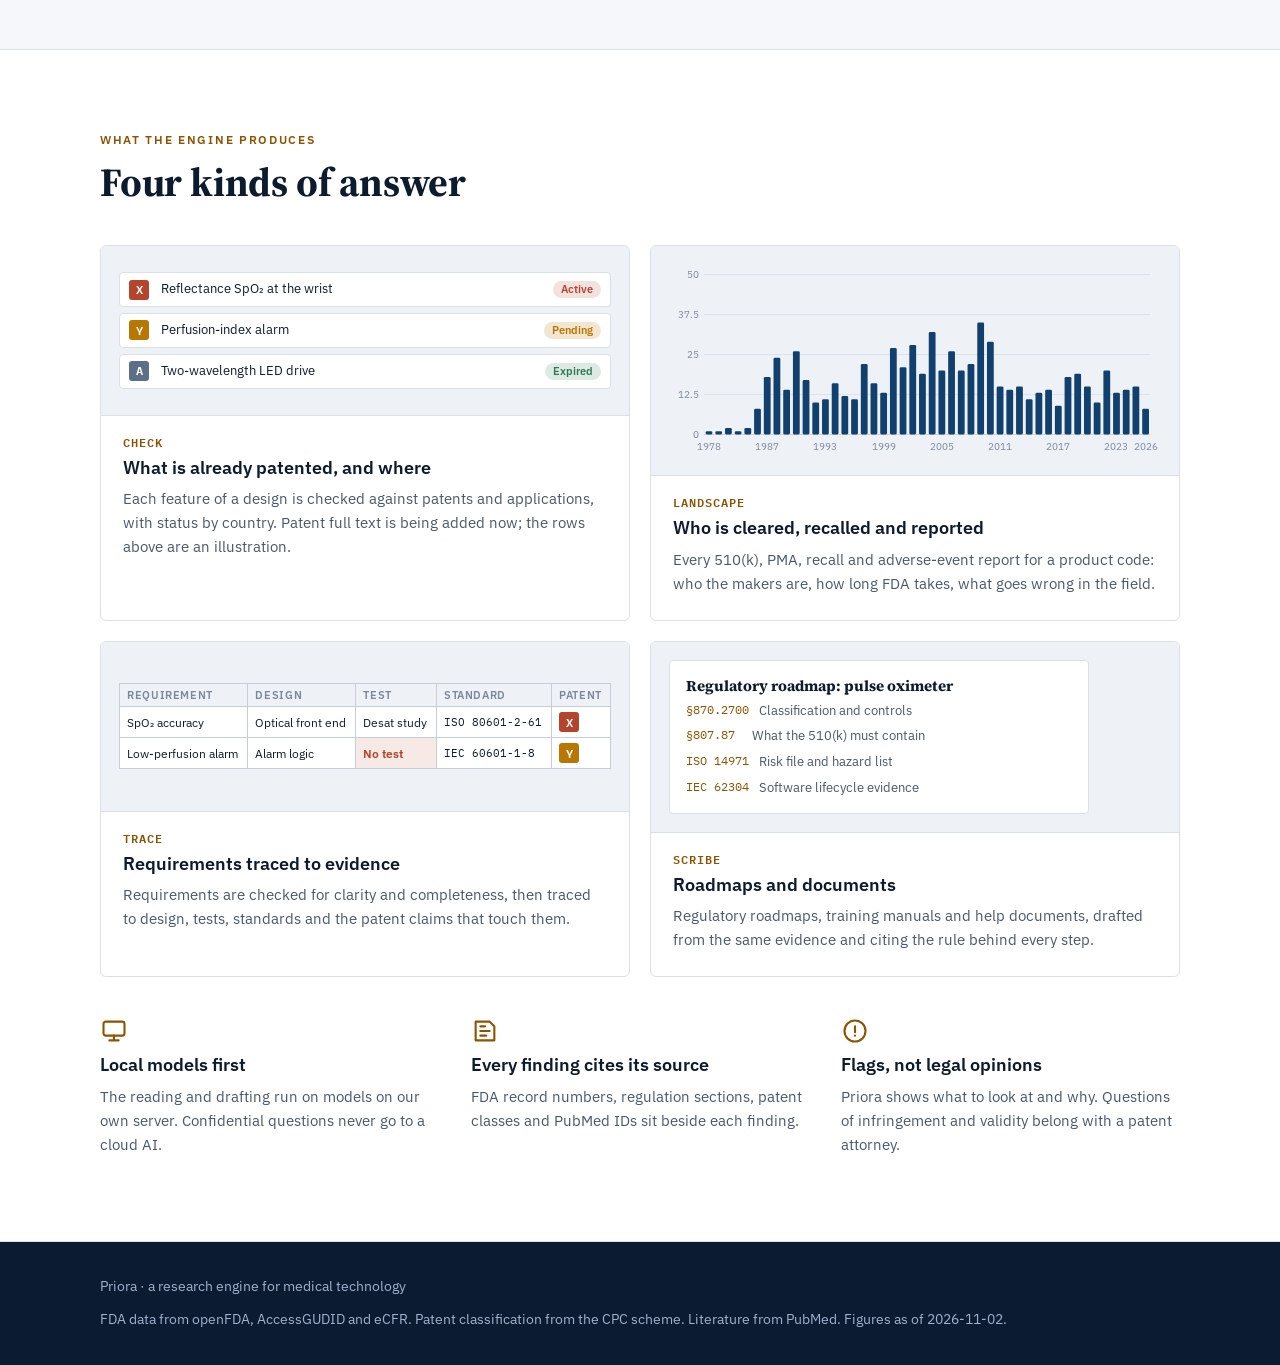
==== commit b7821e12: "Publish blood-in-water and blood-glucose case studies" ====
--- a/index.html
+++ b/index.html
@@ -64,19 +64,19 @@
       <h2>Three questions, researched end to end</h2>
       <p class="sub">Each case starts from a plain question and ends with findings you can check: every number links back to the FDA record, the patent class or the paper behind it.</p>
       <div class="cases">
-        <a class="case soon" aria-disabled="true">
-          <span class="kicker">Detection methods · research in progress</span>
+        <a class="case" href="case-blood-in-water.html">
+          <span class="kicker">Detection methods</span>
           <h3>How do you detect blood in water?</h3>
           <p>From crime-scene chemistry to the optical sensors that watch dialysis machines for a leaking filter, compared by principle, sensitivity and where each is used.</p>
           <div class="figs"><div><b>10,229</b><span>dialysis reports that mention a blood leak</span></div><div><b>474</b><span>510(k)s for dialysis systems</span></div></div>
-          <span class="go">Case study in preparation</span>
+          <span class="go">Read the case study</span>
         </a>
-        <a class="case soon" aria-disabled="true">
-          <span class="kicker">Measurement · research in progress</span>
+        <a class="case" href="case-blood-glucose.html">
+          <span class="kicker">Measurement</span>
           <h3>How is glucose measured in blood?</h3>
           <p>Enzymes, test strips, continuous monitors and the long search for a non-invasive method, read against 3.8 million adverse-event reports.</p>
           <div class="figs"><div><b>3.4M</b><span>reports on continuous glucose monitors</span></div><div><b>1</b><span>non-invasive glucose device ever approved</span></div></div>
-          <span class="go">Case study in preparation</span>
+          <span class="go">Read the case study</span>
         </a>
         <a class="case" href="case-pulse-oximeters.html">
           <span class="kicker">Device landscape</span>
--- a/assets/site.css
+++ b/assets/site.css
@@ -387,3 +387,7 @@
 .arch[data-step="5"]:not(.hovering) .arch-svg .edge.s5[data-both] { marker-start: url(#ahOn); }
 .arch[data-step="5"]:not(.hovering) .arch-svg .edge.bus.s5 { marker-end: none; }
 .arch[data-step="5"]:not(.hovering) .arch-svg .node.s5 rect, .arch[data-step="5"]:not(.hovering) .arch-svg .node.s5 .disc { stroke: var(--amber); stroke-width: 2; }
+table.figures td:first-child { min-width: 0; color: var(--amber-ink); text-align: center; }
+table.figures td.num { white-space: nowrap; font-variant-numeric: tabular-nums; }
+table.figures q { font-style: italic; opacity: .8; }
+table.figures q::before, table.figures q::after { content: '"'; }
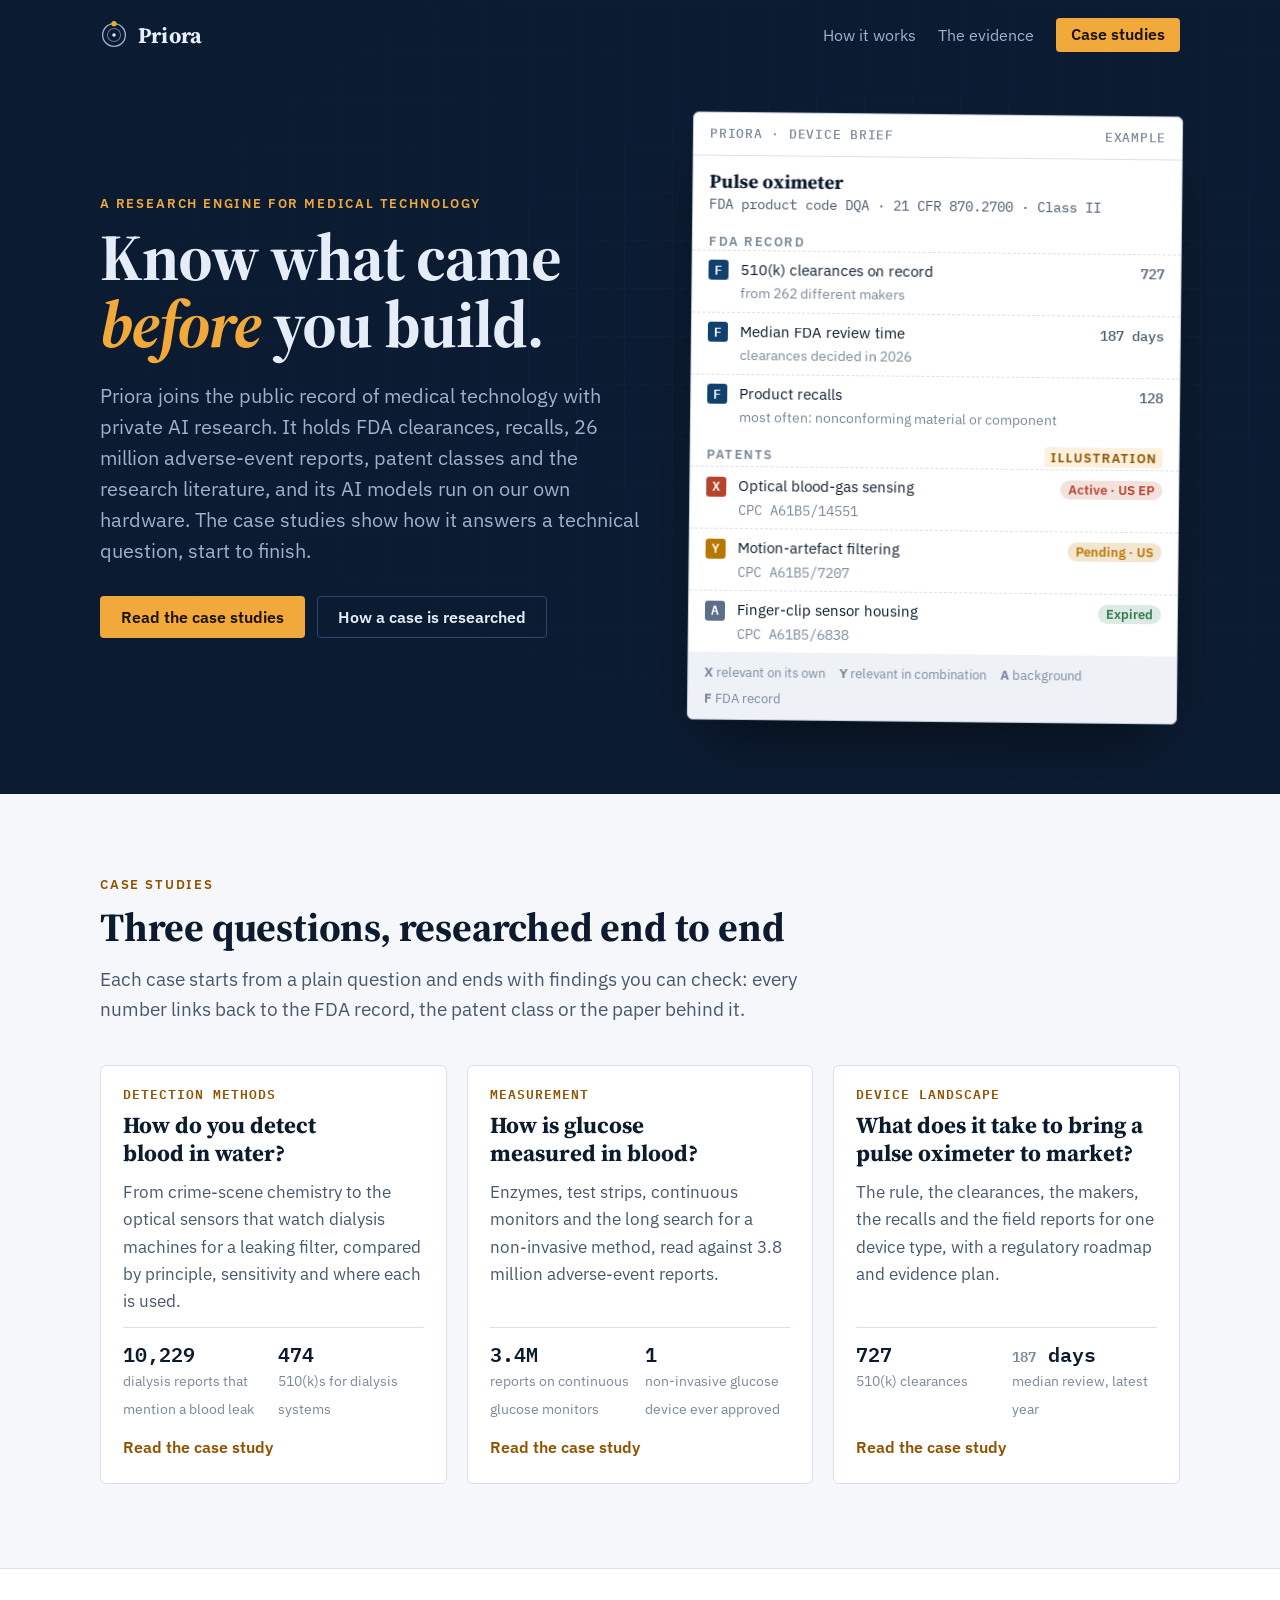
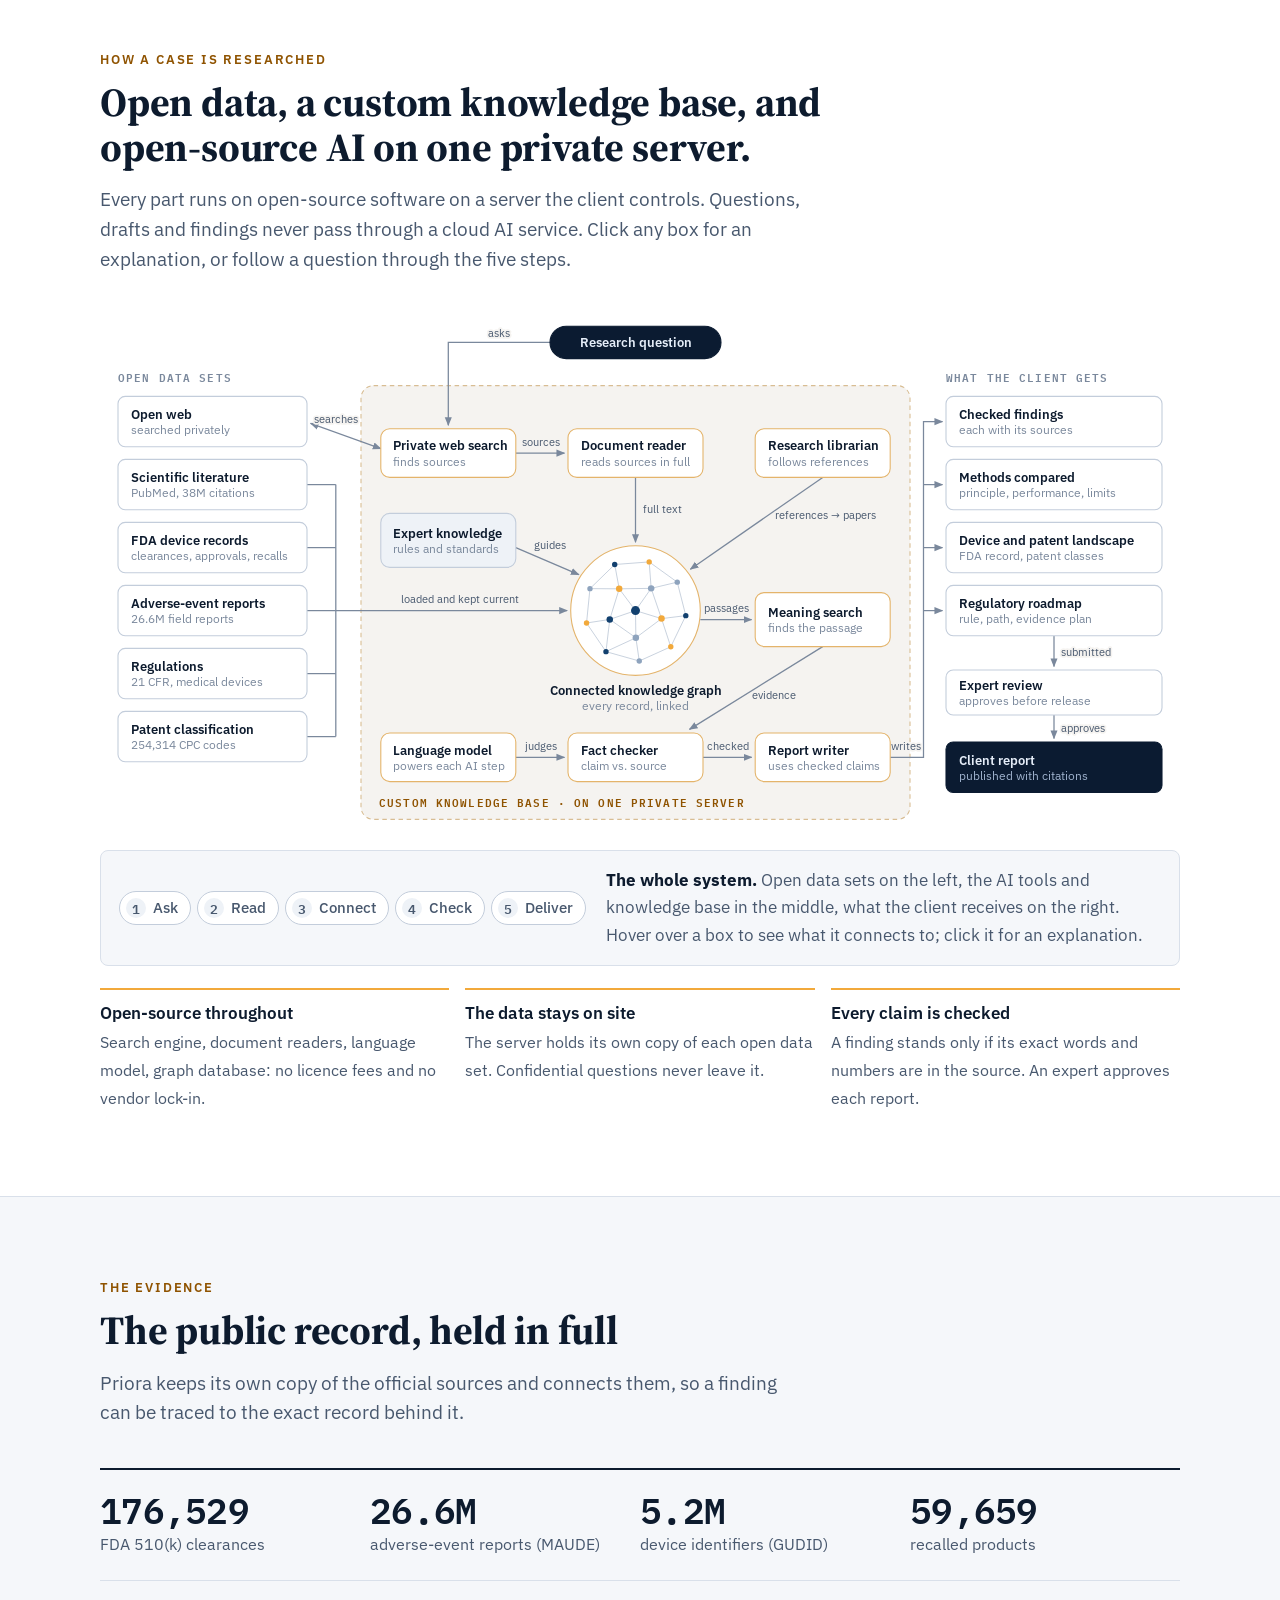
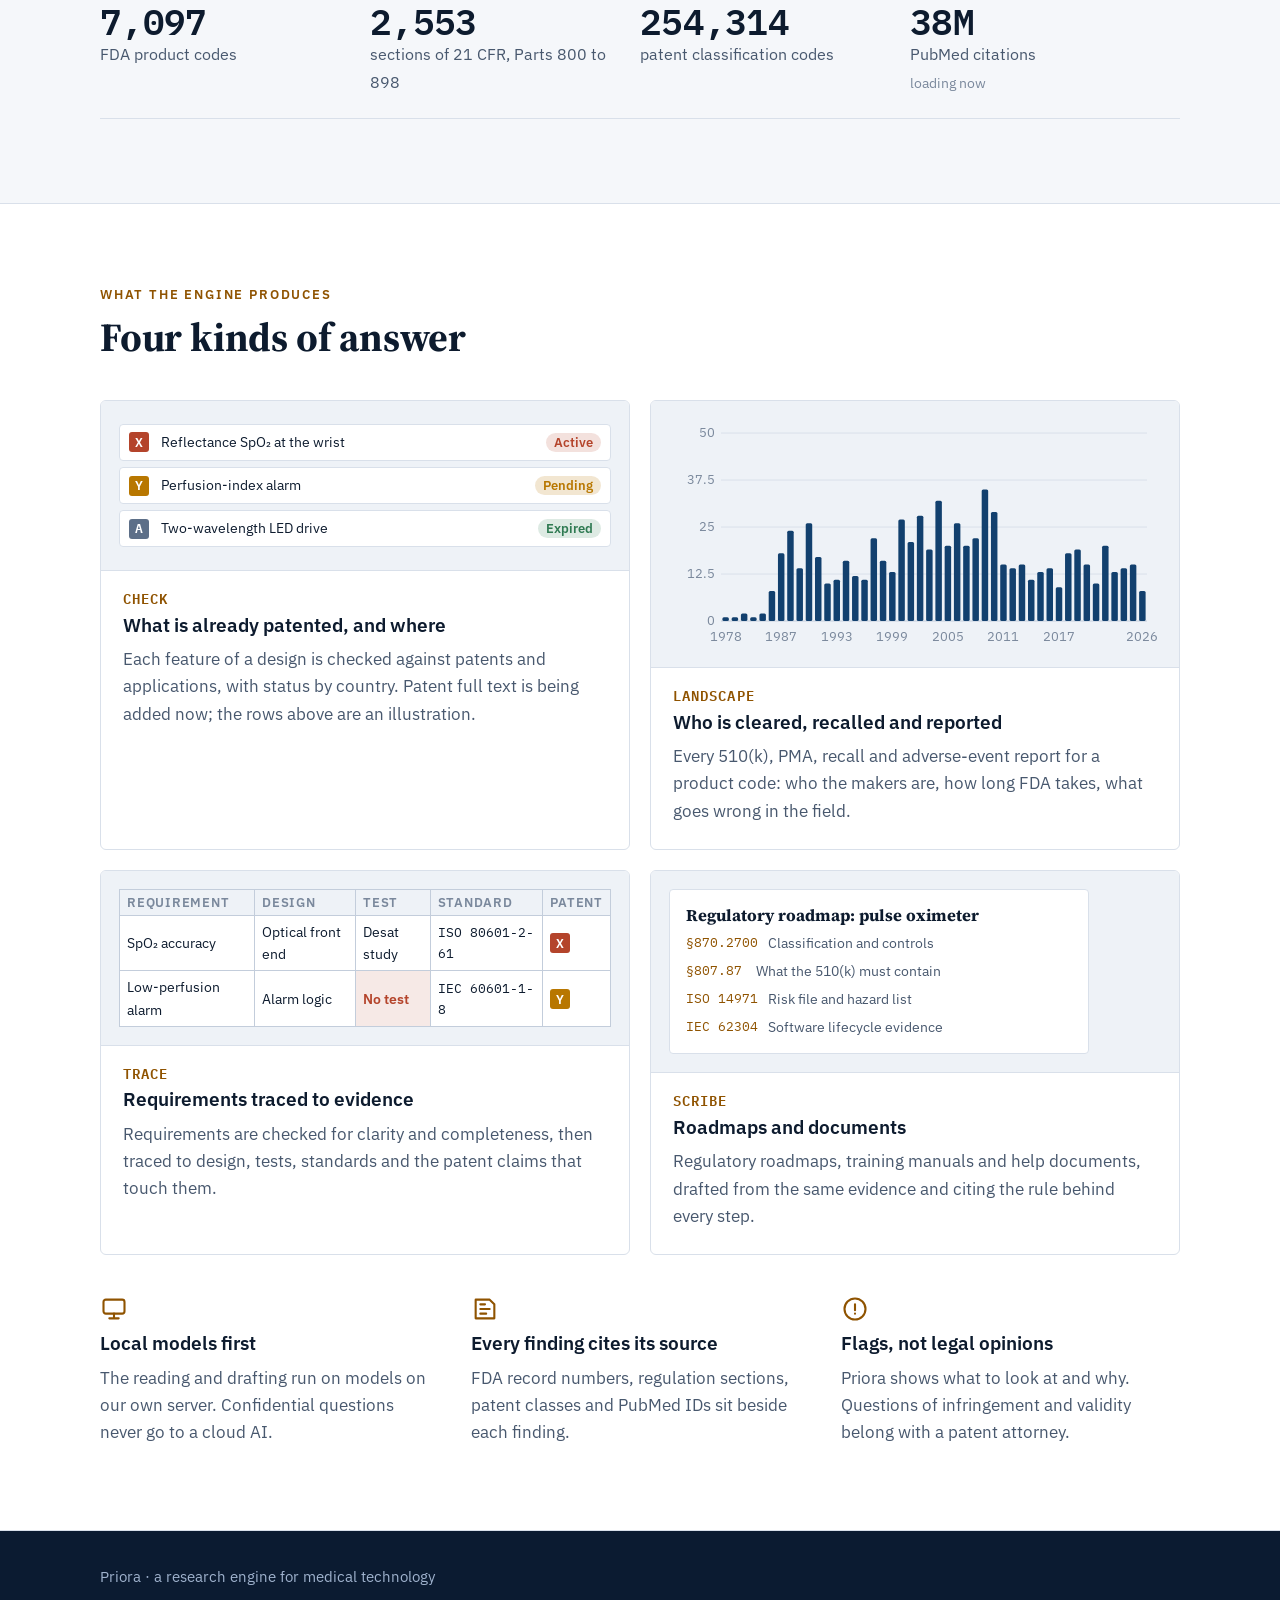
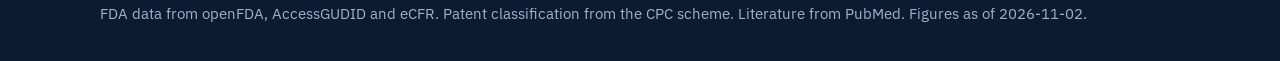
==== commit f01a850c: "Site design pass: type scale, readable charts, method cards, figures list" ====
--- a/index.html
+++ b/index.html
@@ -33,7 +33,7 @@
       <div>
         <p class="eyebrow" style="color:var(--amber)">A research engine for medical technology</p>
         <h1>Know what came <em>before</em> you build.</h1>
-        <p class="lead">Priora connects the public record of medical technology (FDA clearances, recalls, 26 million adverse-event reports, patent classes and the research literature) and researches the open web with AI models that run on our own hardware. These case studies show how it answers a technical question, start to finish.</p>
+        <p class="lead">Priora joins the public record of medical technology with private AI research. It holds FDA clearances, recalls, 26 million adverse-event reports, patent classes and the research literature, and its AI models run on our own hardware. The case studies show how it answers a technical question, start to finish.</p>
         <div class="ctas">
           <a class="btn primary" href="#cases">Read the case studies</a>
           <a class="btn ghost" href="#how">How a case is researched</a>
--- a/assets/site.css
+++ b/assets/site.css
@@ -28,18 +28,18 @@
 * { box-sizing: border-box; }
 html { scroll-behavior: smooth; }
 @media (prefers-reduced-motion: reduce) { html { scroll-behavior: auto; } * { animation: none !important; transition: none !important; } }
-body { margin: 0; background: var(--paper); color: var(--ink); font: 16px/1.6 var(--ui); -webkit-font-smoothing: antialiased; }
+body { margin: 0; background: var(--paper); color: var(--ink); font: 17px/1.65 var(--ui); -webkit-font-smoothing: antialiased; }
 body::before { content: ""; position: fixed; inset: 0 0 auto; height: env(safe-area-inset-top, 0px); z-index: 10; background: var(--navy); }
 a { color: var(--amber-ink); text-underline-offset: 3px; }
 :focus-visible { outline: 2px solid var(--amber); outline-offset: 3px; border-radius: 2px; }
 img, svg { max-width: 100%; }
 .wrap { max-width: 1120px; margin: 0 auto; padding-left: max(20px, env(safe-area-inset-left, 0px)); padding-right: max(20px, env(safe-area-inset-right, 0px)); }
-.mono, code { font-family: var(--mono); font-size: .9em; }
+.mono, code { font-family: var(--mono); font-size: max(12.5px, .9em); }
 h1, h2, h3 { text-wrap: balance; }
 h2 { font: 700 clamp(28px, 3.4vw, 40px)/1.12 var(--display); margin: 0; letter-spacing: -.005em; }
-h3 { font: 600 18px/1.3 var(--ui); margin: 0; }
-.eyebrow { font: 600 12px/1 var(--ui); letter-spacing: .14em; text-transform: uppercase; color: var(--amber-ink); margin: 0 0 14px; }
-.sub { color: var(--ink-2); max-width: 62ch; margin: 14px 0 0; font-size: 17px; }
+h3 { font: 600 19px/1.35 var(--ui); margin: 0; }
+.eyebrow { font: 600 13px/1 var(--ui); letter-spacing: .14em; text-transform: uppercase; color: var(--amber-ink); margin: 0 0 14px; }
+.sub { color: var(--ink-2); max-width: 64ch; margin: 16px 0 0; font-size: 18.5px; line-height: 1.6; }
 
 /* ---- masthead ---- */
 .mast { background: var(--navy); color: var(--on-navy); position: relative; overflow: hidden; }
@@ -50,46 +50,46 @@
 .nav { display: flex; align-items: center; gap: 20px; padding-block: 18px; }
 .brand { display: inline-flex; align-items: center; gap: 10px; color: var(--on-navy); text-decoration: none; font: 700 22px/1 var(--display); letter-spacing: .01em; }
 .brand svg { width: 28px; height: 28px; flex: none; }
-.nav .links { margin-left: auto; display: flex; align-items: center; gap: 22px; font-size: 14.5px; }
+.nav .links { margin-left: auto; display: flex; align-items: center; gap: 22px; font-size: 16px; }
 .nav .links a { color: var(--on-navy-2); text-decoration: none; }
 .nav .links a:hover, .nav .links a[aria-current] { color: var(--on-navy); }
-.btn { display: inline-flex; align-items: center; gap: 8px; border-radius: 4px; padding: 11px 18px; font: 600 15px/1 var(--ui);
+.btn { display: inline-flex; align-items: center; gap: 8px; border-radius: 4px; padding: 12px 20px; font: 600 16px/1 var(--ui);
   text-decoration: none; border: 1px solid transparent; cursor: pointer; }
 .btn.primary { background: var(--amber); color: #1b1203; }
 .btn.primary:hover { background: #ffbd5c; }
 .btn.ghost { border-color: #2c4670; color: var(--on-navy); }
 .btn.ghost:hover { border-color: var(--amber); }
-.nav .links .btn { padding: 8px 14px; font-size: 14px; color: #1b1203; }
+.nav .links .btn { padding: 8px 14px; font-size: 15.5px; color: #1b1203; }
 @media (max-width: 760px) { .nav .links a:not(.btn) { display: none; } }
 
 .hero { display: grid; grid-template-columns: minmax(0, 1.05fr) minmax(0, .95fr); gap: 48px; align-items: center; padding-block: 44px 72px; }
 .hero h1 { font: 700 clamp(40px, 5.6vw, 66px)/1.02 var(--display); margin: 0; letter-spacing: -.015em; }
 .hero h1 em { font-style: italic; color: var(--amber); }
-.hero .lead { font-size: 19px; line-height: 1.55; color: var(--on-navy-2); max-width: 34em; margin: 22px 0 0; }
+.hero .lead { font-size: 20px; line-height: 1.55; color: var(--on-navy-2); max-width: 34em; margin: 22px 0 0; }
 .hero .ctas { display: flex; flex-wrap: wrap; gap: 12px; margin-top: 30px; }
-.hero .fine { margin-top: 16px; font-size: 13.5px; color: var(--on-navy-2); }
+.hero .fine { margin-top: 16px; font-size: 15px; color: var(--on-navy-2); }
 @media (max-width: 900px) { .hero { grid-template-columns: 1fr; gap: 36px; padding-block: 24px 52px; } }
 
 /* the search-report sheet in the hero */
 .sheet { background: var(--surface); color: var(--ink); border-radius: 6px; box-shadow: 0 30px 60px -20px rgba(0,0,0,.55), 0 0 0 1px rgba(255,255,255,.04);
-  font-size: 13.5px; overflow: hidden; transform: rotate(.6deg); animation: rise .7s ease-out both; border: 1px solid var(--rule-2); }
+  font-size: 15px; overflow: hidden; transform: rotate(.6deg); animation: rise .7s ease-out both; border: 1px solid var(--rule-2); }
 @keyframes rise { from { transform: translateY(10px) rotate(.6deg); opacity: .4; } }
 .sheet header { display: flex; justify-content: space-between; gap: 12px; padding: 12px 16px; border-bottom: 1px solid var(--rule);
-  font: 500 11px/1.4 var(--mono); letter-spacing: .06em; text-transform: uppercase; color: var(--ink-3); }
+  font: 500 12.5px/1.4 var(--mono); letter-spacing: .06em; text-transform: uppercase; color: var(--ink-3); }
 .sheet .dev { padding: 14px 16px 10px; }
 .sheet .dev b { font: 700 19px/1.2 var(--display); display: block; }
-.sheet .dev span { color: var(--ink-2); font-size: 13px; }
-.sheet .grp { padding: 8px 16px 2px; font: 600 10.5px/1 var(--ui); letter-spacing: .12em; text-transform: uppercase; color: var(--ink-3); display: flex; gap: 8px; align-items: center; }
+.sheet .dev span { color: var(--ink-2); font-size: 14px; }
+.sheet .grp { padding: 8px 16px 2px; font: 600 12.5px/1 var(--ui); letter-spacing: .12em; text-transform: uppercase; color: var(--ink-3); display: flex; gap: 8px; align-items: center; }
 .sheet .grp .tagx { margin-left: auto; }
 .sheet .line { display: grid; grid-template-columns: 22px minmax(0, 1fr) auto; gap: 10px; align-items: baseline; padding: 7px 16px; border-top: 1px dashed var(--rule); }
 .sheet .line .t { min-width: 0; }
-.sheet .line .t small { display: block; color: var(--ink-3); font-size: 12px; }
-.sheet .line .v { font: 500 12.5px var(--mono); color: var(--ink-2); white-space: nowrap; font-variant-numeric: tabular-nums; }
-.sheet footer { padding: 10px 16px; background: var(--surface-2); font-size: 11.5px; color: var(--ink-3); display: flex; flex-wrap: wrap; gap: 4px 14px; }
-.cat { display: inline-grid; place-items: center; width: 20px; height: 20px; border-radius: 3px; font: 600 11.5px/1 var(--mono); color: #fff; }
+.sheet .line .t small { display: block; color: var(--ink-3); font-size: 13.5px; }
+.sheet .line .v { font: 500 14px var(--mono); color: var(--ink-2); white-space: nowrap; font-variant-numeric: tabular-nums; }
+.sheet footer { padding: 10px 16px; background: var(--surface-2); font-size: 13px; color: var(--ink-3); display: flex; flex-wrap: wrap; gap: 4px 14px; }
+.cat { display: inline-grid; place-items: center; width: 20px; height: 20px; border-radius: 3px; font: 600 13px/1 var(--mono); color: #fff; }
 .cat.x { background: var(--cat-x); } .cat.y { background: var(--cat-y); } .cat.a { background: var(--cat-a); }
 .cat.f { background: var(--chart-1); }
-.tagx { font: 600 10px/1 var(--ui); letter-spacing: .08em; text-transform: uppercase; color: var(--amber-ink); background: var(--amber-soft);
+.tagx { font: 600 12.5px/1 var(--ui); letter-spacing: .08em; text-transform: uppercase; color: var(--amber-ink); background: var(--amber-soft);
   border-radius: 3px; padding: 4px 6px; }
 
 /* ---- sections ---- */
@@ -98,32 +98,32 @@
 .cards3 { display: grid; grid-template-columns: repeat(3, minmax(0, 1fr)); gap: 20px; margin-top: 40px; }
 .card { background: var(--surface); border: 1px solid var(--rule); border-radius: 6px; padding: 22px; display: flex; flex-direction: column; gap: 10px; min-width: 0; }
 section.alt .card { background: var(--paper); }
-.card p { margin: 0; color: var(--ink-2); font-size: 15px; }
-.card .when { font: 500 12px var(--mono); color: var(--cat-x); }
+.card p { margin: 0; color: var(--ink-2); font-size: 16.5px; }
+.card .when { font: 500 13.5px var(--mono); color: var(--cat-x); }
 @media (max-width: 860px) { .cards3 { grid-template-columns: 1fr; } }
 
 .modules { display: grid; grid-template-columns: repeat(2, minmax(0, 1fr)); gap: 20px; margin-top: 40px; }
 .mod { border: 1px solid var(--rule); border-radius: 6px; background: var(--surface); display: grid; grid-template-rows: auto 1fr; min-width: 0; overflow: hidden; }
 .mod .fig { background: var(--surface-2); border-bottom: 1px solid var(--rule); padding: 18px; min-height: 170px; display: grid; align-items: center; overflow-x: auto; }
 .mod .txt { padding: 20px 22px 24px; display: flex; flex-direction: column; gap: 8px; }
-.mod .name { font: 600 12px/1 var(--mono); letter-spacing: .08em; text-transform: uppercase; color: var(--amber-ink); }
-.mod p { margin: 0; color: var(--ink-2); font-size: 15px; }
-.mod ul { margin: 4px 0 0; padding-left: 1.1em; color: var(--ink-2); font-size: 14.5px; }
+.mod .name { font: 600 13.5px/1 var(--mono); letter-spacing: .08em; text-transform: uppercase; color: var(--amber-ink); }
+.mod p { margin: 0; color: var(--ink-2); font-size: 16.5px; }
+.mod ul { margin: 4px 0 0; padding-left: 1.1em; color: var(--ink-2); font-size: 16px; }
 @media (max-width: 860px) { .modules { grid-template-columns: 1fr; } }
 
 /* module figures */
-.fig-check { display: grid; gap: 6px; font-size: 13px; }
+.fig-check { display: grid; gap: 6px; font-size: 14px; }
 .fig-check .r { display: grid; grid-template-columns: 22px minmax(0, 1fr) auto; gap: 10px; align-items: center; background: var(--surface); border: 1px solid var(--rule); border-radius: 4px; padding: 6px 9px; }
-.st { font: 600 11px/1 var(--ui); border-radius: 10px; padding: 3px 8px; white-space: nowrap; }
+.st { font: 600 12.5px/1 var(--ui); border-radius: 10px; padding: 3px 8px; white-space: nowrap; }
 .st.act { background: color-mix(in srgb, var(--cat-x) 16%, transparent); color: var(--cat-x); }
 .st.pen { background: color-mix(in srgb, var(--cat-y) 18%, transparent); color: var(--cat-y); }
 .st.exp { background: color-mix(in srgb, var(--good) 16%, transparent); color: var(--good); }
-.matrix { border-collapse: collapse; font-size: 12px; width: 100%; min-width: 420px; }
+.matrix { border-collapse: collapse; font-size: 13.5px; width: 100%; min-width: 420px; }
 .matrix th, .matrix td { border: 1px solid var(--rule-2); padding: 5px 7px; text-align: left; background: var(--surface); }
-.matrix th { font: 600 10.5px/1.2 var(--ui); letter-spacing: .06em; text-transform: uppercase; color: var(--ink-3); background: var(--surface-2); }
+.matrix th { font: 600 12.5px/1.2 var(--ui); letter-spacing: .06em; text-transform: uppercase; color: var(--ink-3); background: var(--surface-2); }
 .matrix td.gap { background: color-mix(in srgb, var(--cat-x) 12%, var(--surface)); color: var(--cat-x); font-weight: 600; }
-.doc { background: var(--surface); border: 1px solid var(--rule); border-radius: 4px; padding: 14px 16px; font-size: 13px; display: grid; gap: 5px; max-width: 420px; }
-.doc b { font: 700 15px var(--display); }
+.doc { background: var(--surface); border: 1px solid var(--rule); border-radius: 4px; padding: 14px 16px; font-size: 14px; display: grid; gap: 5px; max-width: 420px; }
+.doc b { font: 700 16.5px var(--display); }
 .doc .ln { display: flex; gap: 10px; color: var(--ink-2); }
 .doc .ln .mono { color: var(--amber-ink); min-width: 4.8em; }
 
@@ -131,49 +131,49 @@
 .numbers { display: grid; grid-template-columns: repeat(4, minmax(0, 1fr)); gap: 0; margin-top: 40px; border-top: 2px solid var(--ink); }
 .num { padding: 20px 18px 22px 0; border-bottom: 1px solid var(--rule); min-width: 0; }
 .num b { display: block; font: 600 clamp(26px, 3vw, 36px)/1.1 var(--mono); font-variant-numeric: tabular-nums; letter-spacing: -.02em; }
-.num span { color: var(--ink-2); font-size: 14px; }
-.num small { display: block; color: var(--ink-3); font-size: 12px; margin-top: 4px; }
+.num span { color: var(--ink-2); font-size: 15.5px; }
+.num small { display: block; color: var(--ink-3); font-size: 13.5px; margin-top: 4px; }
 .num.soon b { color: var(--ink-3); }
 @media (max-width: 860px) { .numbers { grid-template-columns: repeat(2, minmax(0, 1fr)); } }
 
 .steps { display: grid; grid-template-columns: repeat(4, minmax(0, 1fr)); gap: 28px; margin-top: 40px; counter-reset: s; }
 .step { border-top: 2px solid var(--amber); padding-top: 16px; counter-increment: s; }
-.step::before { content: "Step " counter(s); font: 500 12px var(--mono); color: var(--ink-3); display: block; margin-bottom: 8px; }
-.step p { margin: 8px 0 0; color: var(--ink-2); font-size: 15px; }
+.step::before { content: "Step " counter(s); font: 500 13.5px var(--mono); color: var(--ink-3); display: block; margin-bottom: 8px; }
+.step p { margin: 8px 0 0; color: var(--ink-2); font-size: 16.5px; }
 @media (max-width: 860px) { .steps { grid-template-columns: 1fr 1fr; } }
 @media (max-width: 520px) { .steps { grid-template-columns: 1fr; } }
 
 .guard { display: grid; grid-template-columns: repeat(3, minmax(0, 1fr)); gap: 32px; margin-top: 40px; }
 .guard div { display: flex; flex-direction: column; gap: 8px; }
 .guard svg { width: 28px; height: 28px; color: var(--amber-ink); }
-.guard p { margin: 0; color: var(--ink-2); font-size: 15px; }
+.guard p { margin: 0; color: var(--ink-2); font-size: 16.5px; }
 @media (max-width: 860px) { .guard { grid-template-columns: 1fr; } }
 
 .teaser { display: grid; grid-template-columns: minmax(0, .9fr) minmax(0, 1.1fr); gap: 40px; align-items: center; }
 @media (max-width: 860px) { .teaser { grid-template-columns: 1fr; } }
 .chartbox { background: var(--surface); border: 1px solid var(--rule); border-radius: 6px; padding: 18px; min-width: 0; }
-.chartbox .cap { font: 600 13.5px var(--ui); margin-bottom: 2px; }
-.chartbox .src { font-size: 12px; color: var(--ink-3); margin-top: 8px; }
+.chartbox .cap { font: 600 15px var(--ui); margin-bottom: 2px; }
+.chartbox .src { font-size: 13.5px; color: var(--ink-3); margin-top: 8px; }
 .chart svg { display: block; width: 100%; height: auto; overflow: visible; }
-.chart text { font: 11px var(--ui); fill: var(--ink-3); }
+.chart text { font: 12.5px var(--ui); fill: var(--ink-3); }
 .chart .gl { stroke: var(--rule); stroke-width: 1; }
 .chart .ax { stroke: var(--rule-2); }
-.legend { display: flex; flex-wrap: wrap; gap: 6px 14px; font-size: 12.5px; color: var(--ink-2); margin-top: 6px; }
+.legend { display: flex; flex-wrap: wrap; gap: 6px 14px; font-size: 14px; color: var(--ink-2); margin-top: 6px; }
 .legend i { display: inline-block; width: 10px; height: 10px; border-radius: 2px; margin-right: 6px; vertical-align: -1px; }
 
 .contact { display: grid; grid-template-columns: minmax(0, 1fr) minmax(0, 1fr); gap: 48px; align-items: start; }
 @media (max-width: 860px) { .contact { grid-template-columns: 1fr; } }
 form.box { background: var(--surface); border: 1px solid var(--rule); border-radius: 6px; padding: 24px; display: grid; gap: 14px; }
-label { font: 600 13px var(--ui); display: block; margin-bottom: 5px; }
-input, textarea, select { width: 100%; font: 15px var(--ui); color: var(--ink); background: var(--paper); border: 1px solid var(--rule-2); border-radius: 4px; padding: 10px 12px; }
+label { font: 600 14px var(--ui); display: block; margin-bottom: 5px; }
+input, textarea, select { width: 100%; font: 16.5px var(--ui); color: var(--ink); background: var(--paper); border: 1px solid var(--rule-2); border-radius: 4px; padding: 10px 12px; }
 textarea { min-height: 110px; resize: vertical; }
-.formnote { font-size: 13px; color: var(--ink-3); margin: 0; }
+.formnote { font-size: 14px; color: var(--ink-3); margin: 0; }
 .formnote.ok { color: var(--good); }
 .checks { list-style: none; padding: 0; margin: 24px 0 0; display: grid; gap: 10px; }
 .checks li { padding-left: 28px; position: relative; color: var(--ink-2); }
 .checks li::before { content: ""; position: absolute; left: 4px; top: 7px; width: 12px; height: 7px; border-left: 2px solid var(--amber-ink); border-bottom: 2px solid var(--amber-ink); transform: rotate(-45deg); }
 
-footer.site { background: var(--navy); color: var(--on-navy-2); font-size: 13.5px; padding-block: 34px calc(34px + env(safe-area-inset-bottom, 0px)); }
+footer.site { background: var(--navy); color: var(--on-navy-2); font-size: 15px; padding-block: 34px calc(34px + env(safe-area-inset-bottom, 0px)); }
 footer.site .wrap { display: flex; flex-wrap: wrap; gap: 12px 28px; justify-content: space-between; }
 footer.site a { color: var(--on-navy-2); }
 
@@ -181,11 +181,11 @@
 .rmast { padding-block: 26px 46px; }
 .rmast h1 { font: 700 clamp(32px, 4.4vw, 50px)/1.08 var(--display); margin: 0; }
 .rmast .meta { display: flex; flex-wrap: wrap; gap: 8px; margin-top: 18px; }
-.rmast .meta span { font: 500 12.5px var(--mono); border: 1px solid #2c4670; border-radius: 3px; padding: 4px 8px; color: var(--on-navy); }
-.rmast p { color: var(--on-navy-2); max-width: 60ch; font-size: 17px; margin: 16px 0 0; }
+.rmast .meta span { font: 500 14px var(--mono); border: 1px solid #2c4670; border-radius: 3px; padding: 4px 8px; color: var(--on-navy); }
+.rmast p { color: var(--on-navy-2); max-width: 64ch; font-size: 19px; line-height: 1.6; margin: 16px 0 0; }
 .report { display: grid; grid-template-columns: 220px minmax(0, 1fr); gap: 48px; padding-block: 48px 90px; }
-.toc { position: sticky; top: calc(env(safe-area-inset-top, 0px) + 20px); align-self: start; font-size: 14px; display: grid; gap: 2px; }
-.toc b { font: 600 11px/1 var(--ui); letter-spacing: .12em; text-transform: uppercase; color: var(--ink-3); margin-bottom: 8px; }
+.toc { position: sticky; top: calc(env(safe-area-inset-top, 0px) + 20px); align-self: start; font-size: 15.5px; display: grid; gap: 2px; }
+.toc b { font: 600 12.5px/1 var(--ui); letter-spacing: .12em; text-transform: uppercase; color: var(--ink-3); margin-bottom: 8px; }
 .toc a { color: var(--ink-2); text-decoration: none; padding: 5px 0 5px 12px; border-left: 2px solid var(--rule); }
 .toc a:hover, .toc a.on { color: var(--ink); border-left-color: var(--amber); }
 @media (max-width: 900px) { .report { grid-template-columns: 1fr; } .toc { display: none; } }
@@ -197,26 +197,26 @@
 .kv { display: grid; grid-template-columns: repeat(auto-fit, minmax(150px, 1fr)); gap: 10px; }
 .kv div { background: var(--surface); border: 1px solid var(--rule); border-radius: 4px; padding: 10px 12px; min-width: 0; }
 .kv b { display: block; font: 600 20px/1.2 var(--mono); font-variant-numeric: tabular-nums; }
-.kv span { font-size: 12.5px; color: var(--ink-3); }
-blockquote.cfr { margin: 0; padding: 14px 18px; background: var(--surface); border-left: 3px solid var(--amber); font: 15.5px/1.55 var(--display); color: var(--ink); max-width: 68ch; }
-blockquote.cfr cite { display: block; margin-top: 8px; font: 500 12px var(--mono); color: var(--ink-3); font-style: normal; }
+.kv span { font-size: 14px; color: var(--ink-3); }
+blockquote.cfr { margin: 0; padding: 14px 18px; background: var(--surface); border-left: 3px solid var(--amber); font: 16.5px/1.55 var(--display); color: var(--ink); max-width: 68ch; }
+blockquote.cfr cite { display: block; margin-top: 8px; font: 500 13.5px var(--mono); color: var(--ink-3); font-style: normal; }
 .illus { border: 1px dashed var(--rule-2); border-radius: 6px; padding: 16px; display: grid; gap: 12px; min-width: 0; background: var(--surface); }
 .illus > .tagx { justify-self: start; }
-.tree { font: 13px/1.5 var(--ui); display: grid; gap: 2px; }
+.tree { font: 14px/1.5 var(--ui); display: grid; gap: 2px; }
 .tree div { display: grid; grid-template-columns: 9.5em minmax(0, 1fr) auto; gap: 10px; align-items: baseline; padding: 4px 0; border-bottom: 1px solid var(--rule); }
 .tree .mono { color: var(--amber-ink); }
 .tree .pad1 { padding-left: 1em; } .tree .pad2 { padding-left: 2em; } .tree .pad3 { padding-left: 3em; }
-.tree .n { font: 500 12px var(--mono); color: var(--ink-3); }
+.tree .n { font: 500 13.5px var(--mono); color: var(--ink-3); }
 .road { display: grid; gap: 0; counter-reset: r; }
 .road div { display: grid; grid-template-columns: 34px minmax(0, 1fr); gap: 14px; padding: 12px 0; border-bottom: 1px solid var(--rule); counter-increment: r; }
-.road div::before { content: counter(r); width: 28px; height: 28px; border-radius: 50%; display: grid; place-items: center; background: var(--navy); color: var(--on-navy); font: 600 13px var(--mono); }
+.road div::before { content: counter(r); width: 28px; height: 28px; border-radius: 50%; display: grid; place-items: center; background: var(--navy); color: var(--on-navy); font: 600 14px var(--mono); }
 .road b { display: block; }
-.road span { color: var(--ink-2); font-size: 15px; }
+.road span { color: var(--ink-2); font-size: 16.5px; }
 .road .mono { color: var(--amber-ink); }
 .tablewrap { overflow-x: auto; }
-.matrix.plan { min-width: 680px; font-size: 12.5px; }
+.matrix.plan { min-width: 680px; font-size: 14px; }
 .matrix.plan td { vertical-align: top; }
-.finding > h3 { font: 600 12px/1 var(--ui); letter-spacing: .12em; text-transform: uppercase; color: var(--ink-3); }
+.finding > h3 { font: 600 13.5px/1 var(--ui); letter-spacing: .12em; text-transform: uppercase; color: var(--ink-3); }
 
 /* ---- case studies ---- */
 .cases { display: grid; grid-template-columns: repeat(3, minmax(0, 1fr)); gap: 20px; margin-top: 40px; }
@@ -224,77 +224,78 @@
 .case { display: flex; flex-direction: column; gap: 12px; background: var(--surface); border: 1px solid var(--rule); border-radius: 6px;
   padding: 22px; text-decoration: none; color: var(--ink); min-width: 0; transition: border-color .15s; }
 .case:hover { border-color: var(--amber); }
-.case .kicker { font: 600 11px/1 var(--mono); letter-spacing: .08em; text-transform: uppercase; color: var(--amber-ink); }
+.case .kicker { font: 600 12.5px/1 var(--mono); letter-spacing: .08em; text-transform: uppercase; color: var(--amber-ink); }
 .case h3 { font: 700 23px/1.2 var(--display); }
-.case p { margin: 0; color: var(--ink-2); font-size: 15px; }
+.case p { margin: 0; color: var(--ink-2); font-size: 16.5px; }
 .case .figs { display: grid; grid-template-columns: repeat(2, minmax(0, 1fr)); gap: 10px; margin-top: auto; padding-top: 14px; border-top: 1px solid var(--rule); }
 .case .figs b { display: block; font: 600 20px/1.2 var(--mono); font-variant-numeric: tabular-nums; }
-.case .figs span { font-size: 12.5px; color: var(--ink-3); }
-.case .go { font-weight: 600; color: var(--amber-ink); font-size: 14.5px; }
+.case .figs span { font-size: 14px; color: var(--ink-3); }
+.case .go { font-weight: 600; color: var(--amber-ink); font-size: 16px; }
 .pipe { display: grid; grid-template-columns: repeat(5, minmax(0, 1fr)); gap: 0; margin-top: 40px; counter-reset: p; }
 .pipe > div { position: relative; padding: 18px 18px 0 0; border-top: 2px solid var(--rule-2); counter-increment: p; }
 .pipe > div::before { content: counter(p); position: absolute; top: -13px; left: 0; width: 24px; height: 24px; border-radius: 50%;
-  background: var(--navy); color: var(--on-navy); font: 600 12px/24px var(--mono); text-align: center; }
+  background: var(--navy); color: var(--on-navy); font: 600 13.5px/24px var(--mono); text-align: center; }
 .pipe > div.local::before { background: var(--amber); color: #1b1203; }
 .pipe h3 { font-size: 16px; margin-top: 8px; }
-.pipe p { margin: 6px 0 0; color: var(--ink-2); font-size: 14.5px; }
-.pipe .where { display: inline-block; margin-top: 10px; font: 500 11.5px var(--mono); color: var(--ink-3); }
+.pipe p { margin: 6px 0 0; color: var(--ink-2); font-size: 16px; }
+.pipe .where { display: inline-block; margin-top: 10px; font: 500 13px var(--mono); color: var(--ink-3); }
 @media (max-width: 960px) { .pipe { grid-template-columns: 1fr 1fr; row-gap: 32px; } }
 @media (max-width: 520px) { .pipe { grid-template-columns: 1fr; } }
 
-table.data { border-collapse: collapse; width: 100%; min-width: 640px; font-size: 13.5px; }
+table.data { border-collapse: collapse; width: 100%; min-width: 640px; font-size: 15px; }
 table.data th, table.data td { border-bottom: 1px solid var(--rule); padding: 8px 8px; text-align: left; vertical-align: top; }
-table.data th { font: 600 11px/1.3 var(--ui); letter-spacing: .06em; text-transform: uppercase; color: var(--ink-3); }
+table.data th { font: 600 12.5px/1.3 var(--ui); letter-spacing: .06em; text-transform: uppercase; color: var(--ink-3); }
 table.data .num { text-align: right; font-family: var(--mono); font-variant-numeric: tabular-nums; white-space: nowrap; }
 table.data .codes { margin-top: 3px; display: flex; flex-wrap: wrap; gap: 4px; }
-table.data .codes .mono { font-size: 11px; color: var(--amber-ink); background: var(--amber-soft); border-radius: 3px; padding: 1px 5px; }
+table.data .codes .mono { font-size: 12.5px; color: var(--amber-ink); background: var(--amber-soft); border-radius: 3px; padding: 1px 5px; }
 table.methods td:first-child { font-weight: 600; min-width: 9em; }
-table.methods td { font-size: 13.5px; }
-table.methods .sens { font-family: var(--mono); font-size: 12.5px; white-space: normal; }
+table.methods td { font-size: 15px; }
+table.methods .sens { font-family: var(--mono); font-size: 14px; white-space: normal; }
 .tabs { display: flex; flex-wrap: wrap; gap: 6px; }
-.tab { font: 500 13px var(--ui); border: 1px solid var(--rule-2); background: var(--surface); color: var(--ink-2); border-radius: 20px; padding: 6px 12px; cursor: pointer; }
+.tab { font: 500 14px var(--ui); border: 1px solid var(--rule-2); background: var(--surface); color: var(--ink-2); border-radius: 20px; padding: 6px 12px; cursor: pointer; }
 .tab[aria-pressed="true"] { background: var(--navy); color: var(--on-navy); border-color: var(--navy); }
 .grid2 { display: grid; grid-template-columns: minmax(0, 1fr) minmax(0, 1fr); gap: 16px; }
-@media (max-width: 860px) { .grid2 { grid-template-columns: 1fr; } }
-.cite { color: var(--ink-3); font-size: 12.5px; }
-.lit h4 { margin: 14px 0 4px; font: 600 14px var(--ui); }
+@media (max-width: 860px) { .grid2 { grid-template-columns: minmax(0, 1fr); } }
+.grid2 > div, .chart { min-width: 0; }
+.cite { color: var(--ink-3); font-size: 14px; }
+.lit h4 { margin: 14px 0 4px; font: 600 15.5px var(--ui); }
 .lit h4 small { color: var(--ink-3); font-weight: 400; }
-.lit ul { margin: 0; padding-left: 1.1em; color: var(--ink-2); font-size: 14px; display: grid; gap: 4px; }
+.lit ul { margin: 0; padding-left: 1.1em; color: var(--ink-2); font-size: 15.5px; display: grid; gap: 4px; }
 .keyfind { display: grid; gap: 12px; margin: 0; padding: 0; list-style: none; }
 .keyfind li { display: grid; grid-template-columns: 44px minmax(0, 1fr); gap: 14px; align-items: baseline; padding: 14px 16px; background: var(--surface); border: 1px solid var(--rule); border-radius: 6px; }
-.keyfind li > span { font: 600 12px var(--mono); color: var(--amber-ink); }
+.keyfind li > span { font: 600 13.5px var(--mono); color: var(--amber-ink); }
 .keyfind b { display: block; font: 600 16px/1.35 var(--ui); margin-bottom: 4px; }
-.keyfind p { margin: 0; color: var(--ink-2); font-size: 15px; }
+.keyfind p { margin: 0; color: var(--ink-2); font-size: 16.5px; }
 .rstats { display: grid; grid-template-columns: repeat(4, minmax(0, 1fr)); gap: 10px; }
 .rstats div { background: var(--surface); border: 1px solid var(--rule); border-radius: 4px; padding: 10px 12px; min-width: 0; }
 .rstats b { display: block; font: 600 20px/1.2 var(--mono); }
-.rstats span { font-size: 12.5px; color: var(--ink-3); }
+.rstats span { font-size: 14px; color: var(--ink-3); }
 @media (max-width: 640px) { .rstats { grid-template-columns: 1fr 1fr; } }
-.qlist { margin: 0; padding-left: 1.3em; display: grid; gap: 6px; color: var(--ink-2); font-size: 14.5px; }
-.review { border-left: 3px solid var(--cat-x); background: var(--surface); padding: 12px 16px; display: grid; gap: 8px; font-size: 14.5px; }
-.review b { color: var(--cat-x); font: 600 11px/1 var(--ui); letter-spacing: .1em; text-transform: uppercase; }
+.qlist { margin: 0; padding-left: 1.3em; display: grid; gap: 6px; color: var(--ink-2); font-size: 16px; }
+.review { border-left: 3px solid var(--cat-x); background: var(--surface); padding: 12px 16px; display: grid; gap: 8px; font-size: 16px; }
+.review b { color: var(--cat-x); font: 600 12.5px/1 var(--ui); letter-spacing: .1em; text-transform: uppercase; }
 .review p { margin: 0; color: var(--ink-2); }
 
 /* ---- checked claims: verdicts, review log, source tiers ---- */
-.tier { font: 500 10.5px/1 var(--mono); color: var(--ink-3); border: 1px solid var(--rule-2); border-radius: 3px; padding: 1px 4px; white-space: nowrap; }
+.tier { font: 500 12.5px/1 var(--mono); color: var(--ink-3); border: 1px solid var(--rule-2); border-radius: 3px; padding: 1px 4px; white-space: nowrap; }
 .vtally { display: grid; grid-template-columns: repeat(5, minmax(0, 1fr)); gap: 10px; }
 .vtally div { background: var(--surface); border: 1px solid var(--rule); border-top: 3px solid var(--rule-2); border-radius: 4px; padding: 10px 12px; min-width: 0; }
 .vtally b { display: block; font: 600 20px/1.2 var(--mono); }
-.vtally span { font-size: 12.5px; color: var(--ink-3); }
+.vtally span { font-size: 14px; color: var(--ink-3); }
 .vtally .v-supported, .rlog .v-supported .badge { border-top-color: var(--good); }
 .vtally .v-partly { border-top-color: var(--cat-y); }
 .vtally .v-contradicted { border-top-color: var(--cat-x); }
 .vtally .v-not_found { border-top-color: var(--cat-a); }
 .rlog { list-style: none; margin: 14px 0 0; padding: 0; display: grid; gap: 10px; }
 .rlog li { display: grid; grid-template-columns: 132px minmax(0, 1fr); gap: 14px; padding: 12px 14px; background: var(--surface); border: 1px solid var(--rule); border-radius: 6px; }
-.rlog .badge { font: 600 11px/1.3 var(--ui); letter-spacing: .04em; text-transform: uppercase; align-self: start; }
+.rlog .badge { font: 600 12.5px/1.3 var(--ui); letter-spacing: .04em; text-transform: uppercase; align-self: start; }
 .rlog .v-supported .badge { color: var(--good); } .rlog .v-partly .badge { color: var(--cat-y); }
 .rlog .v-contradicted .badge { color: var(--cat-x); } .rlog .v-not_found .badge { color: var(--cat-a); }
-.rlog p { margin: 0 0 6px; font-size: 14.5px; }
+.rlog p { margin: 0 0 6px; font-size: 16px; }
 .rlog .claim { color: var(--ink); }
 .rlog .fix { color: var(--ink-2); }
 .rlog .fix b { font-weight: 600; }
-.rlog blockquote { margin: 0 0 6px; padding: 6px 10px; border-left: 2px solid var(--rule-2); color: var(--ink-2); font: italic 14px/1.45 var(--display); }
+.rlog blockquote { margin: 0 0 6px; padding: 6px 10px; border-left: 2px solid var(--rule-2); color: var(--ink-2); font: italic 15.5px/1.45 var(--display); }
 @media (max-width: 760px) {
   .vtally { grid-template-columns: repeat(2, minmax(0, 1fr)); }
   .rlog li { grid-template-columns: minmax(0, 1fr); gap: 6px; }
@@ -304,8 +305,8 @@
 .arch { margin: 36px 0 0; }
 .arch-scroll { overflow-x: auto; -webkit-overflow-scrolling: touch; }
 .arch-svg { display: block; width: 100%; min-width: 880px; height: auto; font-family: var(--ui); }
-.arch-svg .ch { font: 600 11px var(--mono); letter-spacing: .1em; fill: var(--ink-3); }
-.arch-svg .ph { font: 600 10.5px var(--mono); letter-spacing: .1em; fill: var(--amber-ink); }
+.arch-svg .ch { font: 600 12.5px var(--mono); letter-spacing: .1em; fill: var(--ink-3); }
+.arch-svg .ph { font: 600 12.5px var(--mono); letter-spacing: .1em; fill: var(--amber-ink); }
 .arch-svg .panel { fill: color-mix(in srgb, var(--amber) 5%, var(--paper)); stroke: color-mix(in srgb, var(--amber) 45%, var(--rule-2)); stroke-width: 1.2; stroke-dasharray: 5 4; }
 .arch-svg .node rect { fill: var(--surface); stroke: var(--rule-2); stroke-width: 1.2; }
 .arch-svg .node.ai rect { fill: var(--surface); stroke: color-mix(in srgb, var(--amber) 70%, var(--rule-2)); }
@@ -315,8 +316,8 @@
 .arch-svg .node.q .t { fill: var(--on-navy); }
 .arch-svg .node.accent rect { fill: var(--navy); stroke: var(--navy); }
 .arch-svg .node.accent .t { fill: var(--on-navy); } .arch-svg .node.accent .s { fill: var(--on-navy-2); }
-.arch-svg .t { font-size: 13.5px; font-weight: 600; fill: var(--ink); }
-.arch-svg .s { font-size: 11.5px; fill: var(--ink-3); }
+.arch-svg .t { font-size: 14.5px; font-weight: 600; fill: var(--ink); }
+.arch-svg .s { font-size: 13px; fill: var(--ink-3); }
 .arch-svg .disc { fill: var(--surface); stroke: color-mix(in srgb, var(--amber) 70%, var(--rule-2)); stroke-width: 1.2; }
 .arch-svg .gl { fill: none; stroke: var(--rule-2); stroke-width: 1; }
 .arch-svg .gd { fill: var(--chart-1); } .arch-svg .gd.g1 { fill: var(--amber); } .arch-svg .gd.g2 { fill: var(--chart-3); }
@@ -324,24 +325,24 @@
 .arch-svg .edge[data-both] { marker-start: url(#ah); }
 .arch-svg .edge.bus { marker-end: none; }
 .arch-svg .ahp { fill: var(--ink-3); } .arch-svg .ahp.on { fill: var(--amber); }
-.arch-svg .el { font-size: 11px; fill: var(--ink-2); paint-order: stroke; stroke: color-mix(in srgb, var(--amber) 5%, var(--paper)); stroke-width: 4px; stroke-linejoin: round; }
+.arch-svg .el { font-size: 12.5px; fill: var(--ink-2); paint-order: stroke; stroke: color-mix(in srgb, var(--amber) 5%, var(--paper)); stroke-width: 4px; stroke-linejoin: round; }
 .arch-svg .node, .arch-svg .edge, .arch-svg .el { transition: opacity .15s ease; }
 .arch:not([data-step="0"]):not(.hovering) .arch-svg .node, .arch:not([data-step="0"]):not(.hovering) .arch-svg .edge, .arch:not([data-step="0"]):not(.hovering) .arch-svg .el { opacity: .22; }
 .arch-cap { display: grid; grid-template-columns: auto minmax(0, 1fr); gap: 20px; align-items: center; margin-top: 18px; padding: 16px 18px; background: var(--paper); border: 1px solid var(--rule); border-radius: 8px; }
 .arch-steps { display: flex; flex-wrap: wrap; gap: 6px; }
-.arch-steps button { font: 500 13.5px var(--ui); color: var(--ink-2); background: var(--surface); border: 1px solid var(--rule-2); border-radius: 20px; padding: 6px 12px 6px 6px; cursor: pointer; display: inline-flex; align-items: center; gap: 7px; }
-.arch-steps button b { display: inline-grid; place-items: center; width: 20px; height: 20px; border-radius: 50%; background: var(--surface-2); font: 600 11px var(--mono); color: var(--ink-2); }
+.arch-steps button { font: 500 15px var(--ui); color: var(--ink-2); background: var(--surface); border: 1px solid var(--rule-2); border-radius: 20px; padding: 6px 12px 6px 6px; cursor: pointer; display: inline-flex; align-items: center; gap: 7px; }
+.arch-steps button b { display: inline-grid; place-items: center; width: 20px; height: 20px; border-radius: 50%; background: var(--surface-2); font: 600 12.5px var(--mono); color: var(--ink-2); }
 .arch-steps button[aria-pressed="true"] { border-color: var(--amber); color: var(--ink); }
 .arch-steps button[aria-pressed="true"] b { background: var(--amber); color: #1b1203; }
-.arch-text { margin: 0; color: var(--ink-2); font-size: 15px; min-height: 3em; }
+.arch-text { margin: 0; color: var(--ink-2); font-size: 16.5px; min-height: 3em; }
 .arch-text b { color: var(--ink); }
 .arch-notes { list-style: none; margin: 22px 0 0; padding: 0; display: grid; grid-template-columns: repeat(3, minmax(0, 1fr)); gap: 16px; }
 .arch-notes li { border-top: 2px solid var(--amber); padding-top: 12px; }
-.arch-notes b { display: block; font: 600 15.5px var(--ui); margin-bottom: 4px; }
-.arch-notes span { color: var(--ink-2); font-size: 14.5px; }
+.arch-notes b { display: block; font: 600 16.5px var(--ui); margin-bottom: 4px; }
+.arch-notes span { color: var(--ink-2); font-size: 16px; }
 @media (max-width: 860px) { .arch-cap { grid-template-columns: minmax(0, 1fr); } .arch-notes { grid-template-columns: minmax(0, 1fr); } }
 .case.soon { cursor: default; } .case.soon:hover { border-color: var(--rule); } .case.soon .go { color: var(--ink-3); font-weight: 500; }
-.arch-hint { display: none; margin: 0 0 8px; font-size: 13px; color: var(--ink-3); } @media (max-width: 860px) { .arch-hint { display: block; } }
+.arch-hint { display: none; margin: 0 0 8px; font-size: 14px; color: var(--ink-3); } @media (max-width: 860px) { .arch-hint { display: block; } }
 
 .arch-svg .node { cursor: pointer; outline: none; }
 .arch-svg .node:hover rect, .arch-svg .node:hover .disc, .arch-svg .node:focus-visible rect, .arch-svg .node:focus-visible .disc { stroke: var(--amber); stroke-width: 2; }
@@ -354,11 +355,11 @@
 .arch .arch-svg .node.self rect, .arch .arch-svg .node.self .disc { stroke: var(--amber); stroke-width: 2.4; }
 .arch { position: relative; }
 .arch-pop { position: absolute; z-index: 5; width: 300px; padding: 16px 18px 14px; background: var(--surface); border: 1px solid var(--rule-2); border-top: 3px solid var(--amber); border-radius: 8px;
-  box-shadow: 0 12px 32px rgba(8, 20, 40, .18); font-size: 14.5px; color: var(--ink-2); }
+  box-shadow: 0 12px 32px rgba(8, 20, 40, .18); font-size: 16px; color: var(--ink-2); }
 .arch-pop h3 { margin: 0 24px 8px 0; font: 600 17px/1.25 var(--ui); color: var(--ink); }
 .arch-pop p { margin: 0 0 8px; }
 .arch-pop p b { color: var(--ink); font-weight: 600; }
-.arch-pop .built { margin: 10px 0 0; padding-top: 8px; border-top: 1px solid var(--rule); font: 500 12px/1.4 var(--mono); color: var(--ink-3); }
+.arch-pop .built { margin: 10px 0 0; padding-top: 8px; border-top: 1px solid var(--rule); font: 500 13.5px/1.4 var(--mono); color: var(--ink-3); }
 .arch-pop .x { position: absolute; top: 8px; right: 8px; width: 28px; height: 28px; border: 0; border-radius: 50%; background: transparent; color: var(--ink-3); font-size: 20px; line-height: 1; cursor: pointer; }
 .arch-pop .x:hover { background: var(--surface-2); color: var(--ink); }
 .arch-pop.sheet { position: fixed; left: 12px; right: 12px; bottom: 12px; top: auto; width: auto; max-height: 60vh; overflow: auto; }
@@ -391,3 +392,104 @@
 table.figures td.num { white-space: nowrap; font-variant-numeric: tabular-nums; }
 table.figures q { font-style: italic; opacity: .8; }
 table.figures q::before, table.figures q::after { content: '"'; }
+
+/* ---- case pages: reading layout (2026-11-03 review) ----
+   Body copy 17px in a 68ch measure; tables and cards at 15.5-16.5px; labels never below 12.5px. */
+.report { grid-template-columns: 200px minmax(0, 1fr); gap: 56px; padding-block: 56px 96px; }
+.toc { font-size: 15px; }
+.finding { padding-bottom: 56px; margin-bottom: 56px; gap: 18px; grid-template-columns: minmax(0, 1fr); }
+.finding h2 { font-size: clamp(26px, 2.6vw, 33px); }
+.finding > p { font-size: 17px; }
+.finding .lead { font-size: 19px; color: var(--ink-2); }
+.finding > h3.subh { font: 700 23px/1.3 var(--display); letter-spacing: 0; text-transform: none; color: var(--ink); margin-top: 28px; }
+.grid2 { gap: 28px; margin-top: 8px; }
+.grid2 h3 { font-size: 17px; margin-bottom: 10px; }
+.chart text { font-size: 13px; }
+
+/* sources as small linked chips: host, then what kind of source it is */
+.srcs { display: flex; flex-wrap: wrap; align-items: center; gap: 6px 8px; margin-top: 12px; font-size: 14px; }
+a.src { display: inline-flex; align-items: baseline; gap: 7px; max-width: 100%; padding: 3px 9px; border: 1px solid var(--rule-2); border-radius: 4px;
+  background: var(--paper); color: var(--ink-2); text-decoration: none; overflow-wrap: anywhere; }
+a.src:hover { border-color: var(--amber); color: var(--ink); }
+a.src .tier { border: 0; padding: 0; font: 500 12.5px var(--ui); color: var(--ink-3); white-space: nowrap; }
+.srcs .basis { color: var(--ink-3); margin-left: 4px; }
+
+/* key findings */
+.keyfind { gap: 14px; }
+.keyfind li { grid-template-columns: 52px minmax(0, 1fr); gap: 16px; padding: 22px 24px; }
+.keyfind li > span { font: 600 16px/1.5 var(--mono); color: var(--amber-ink); }
+.keyfind b { font: 700 21px/1.3 var(--display); margin-bottom: 8px; }
+.keyfind p { font-size: 17px; line-height: 1.6; max-width: 68ch; }
+
+/* methods compared, one card per method */
+.mcards { display: grid; gap: 16px; }
+.mcard { background: var(--surface); border: 1px solid var(--rule); border-radius: 6px; padding: 22px 24px; display: grid; gap: 16px; min-width: 0; }
+.mcard header { display: flex; flex-wrap: wrap; align-items: baseline; justify-content: space-between; gap: 10px 18px; }
+.mcard h4 { margin: 0; font: 700 22px/1.25 var(--display); }
+.mcard .perf { font: 500 15px/1.45 var(--mono); color: var(--amber-ink); background: var(--amber-soft); border-radius: 4px; padding: 5px 10px; }
+.mcard dl { margin: 0; display: grid; grid-template-columns: 8.5em minmax(0, 1fr); gap: 10px 20px; }
+.mcard dt { font: 600 12.5px/1.9 var(--ui); letter-spacing: .1em; text-transform: uppercase; color: var(--ink-3); }
+.mcard dd { margin: 0; color: var(--ink-2); font-size: 16.5px; max-width: 68ch; }
+.mcard dd.srcs { margin-top: 0; }
+@media (max-width: 640px) { .mcard dl { grid-template-columns: minmax(0, 1fr); gap: 2px; } .mcard dd { margin-bottom: 10px; } }
+
+/* figures from the sources */
+table.figtable { min-width: 760px; font-size: 15.5px; }
+table.figtable th, table.figtable td { padding: 12px 12px 12px 0; }
+table.figtable td:first-child { width: 26%; }
+table.figtable td:first-child b { display: block; font-weight: 600; }
+table.figtable .q { color: var(--ink-3); font-size: 14.5px; }
+table.figtable .val { white-space: nowrap; font-family: var(--mono); font-size: 14.5px; color: var(--ink-2); }
+table.figtable .val b { font-size: 17px; color: var(--ink); font-variant-numeric: tabular-nums; }
+table.figtable q { display: block; font: italic 15.5px/1.5 var(--display); color: var(--ink-2); quotes: "“" "”"; }
+table.figtable tr.used td:first-child { box-shadow: inset 3px 0 var(--amber); padding-left: 12px; }
+.more { margin-top: 16px; font: 600 15.5px var(--ui); color: var(--ink); background: var(--surface); border: 1px solid var(--rule-2); border-radius: 4px; padding: 10px 16px; cursor: pointer; }
+.more:hover { border-color: var(--amber); }
+
+/* tables in general */
+table.data { font-size: 15.5px; }
+table.data th { font-size: 12.5px; padding-bottom: 10px; }
+table.data th, table.data td { padding: 11px 10px 11px 0; }
+
+/* patent classes */
+.cpc { display: grid; border-top: 1px solid var(--rule); }
+.cpc > div { display: grid; grid-template-columns: 10.5em minmax(0, 1fr) auto; gap: 16px; align-items: baseline; padding: 13px 0; border-bottom: 1px solid var(--rule); }
+.cpc .mono { color: var(--amber-ink); font-size: 15px; }
+.cpc small { display: block; color: var(--ink-3); font-size: 14px; margin-top: 3px; }
+.cpc .n { font: 500 14px var(--mono); color: var(--ink-3); white-space: nowrap; }
+@media (max-width: 640px) { .cpc > div { grid-template-columns: minmax(0, 1fr); gap: 2px; } }
+
+/* claim review */
+.rlog li { grid-template-columns: 150px minmax(0, 1fr); gap: 18px; padding: 16px 18px; }
+.rlog .badge { font-size: 12.5px; }
+.rlog p { font-size: 16px; line-height: 1.55; }
+.rlog blockquote { font-size: 16px; }
+.rlog .srcs { margin-top: 8px; }
+
+/* how the case was researched */
+.howlist { margin: 0; padding: 0; list-style: none; display: grid; gap: 12px; counter-reset: h; max-width: 72ch; }
+.howlist li { position: relative; padding-left: 40px; color: var(--ink-2); counter-increment: h; }
+.howlist li::before { content: counter(h); position: absolute; left: 0; top: 2px; width: 26px; height: 26px; border-radius: 50%; display: grid; place-items: center;
+  background: var(--navy); color: var(--on-navy); font: 600 13px var(--mono); }
+.howlist b { color: var(--ink); }
+.qlist { font-size: 16px; gap: 8px; }
+.formnote { font-size: 15px; }
+@media (max-width: 900px) { .report { grid-template-columns: minmax(0, 1fr); gap: 0; padding-block: 36px 72px; } }
+/* figures from the sources: value on the left, what it is and the quote on the right */
+.figlist { list-style: none; margin: 4px 0 0; padding: 0; display: grid; border-top: 1px solid var(--rule); }
+.figlist li { display: grid; grid-template-columns: 11em minmax(0, 1fr); gap: 20px; padding: 16px 0 16px 14px; border-bottom: 1px solid var(--rule); }
+.figlist li.used { box-shadow: inset 3px 0 var(--amber); }
+.figlist .val { font: 500 15px/1.4 var(--mono); color: var(--ink-2); overflow-wrap: anywhere; }
+.figlist .val b { font-size: 18px; color: var(--ink); font-variant-numeric: tabular-nums; }
+.figlist p { margin: 0; }
+.figlist .what { font-size: 16px; color: var(--ink-2); }
+.figlist .what b { color: var(--ink); font-weight: 600; }
+.figlist .cond { font-size: 15px; color: var(--ink-3); margin-top: 2px; }
+.figlist q { display: block; margin-top: 8px; font: italic 16px/1.5 var(--display); color: var(--ink-2); max-width: 70ch; quotes: "“" "”"; }
+.figlist .srcs { margin-top: 8px; }
+@media (max-width: 640px) { .figlist li { grid-template-columns: minmax(0, 1fr); gap: 6px; } }
+@media (max-width: 640px) {
+  .keyfind li { grid-template-columns: minmax(0, 1fr); gap: 6px; padding: 18px; }
+  .mcard, .rlog li { padding: 18px; }
+  .figlist li { padding-left: 12px; }
+}
